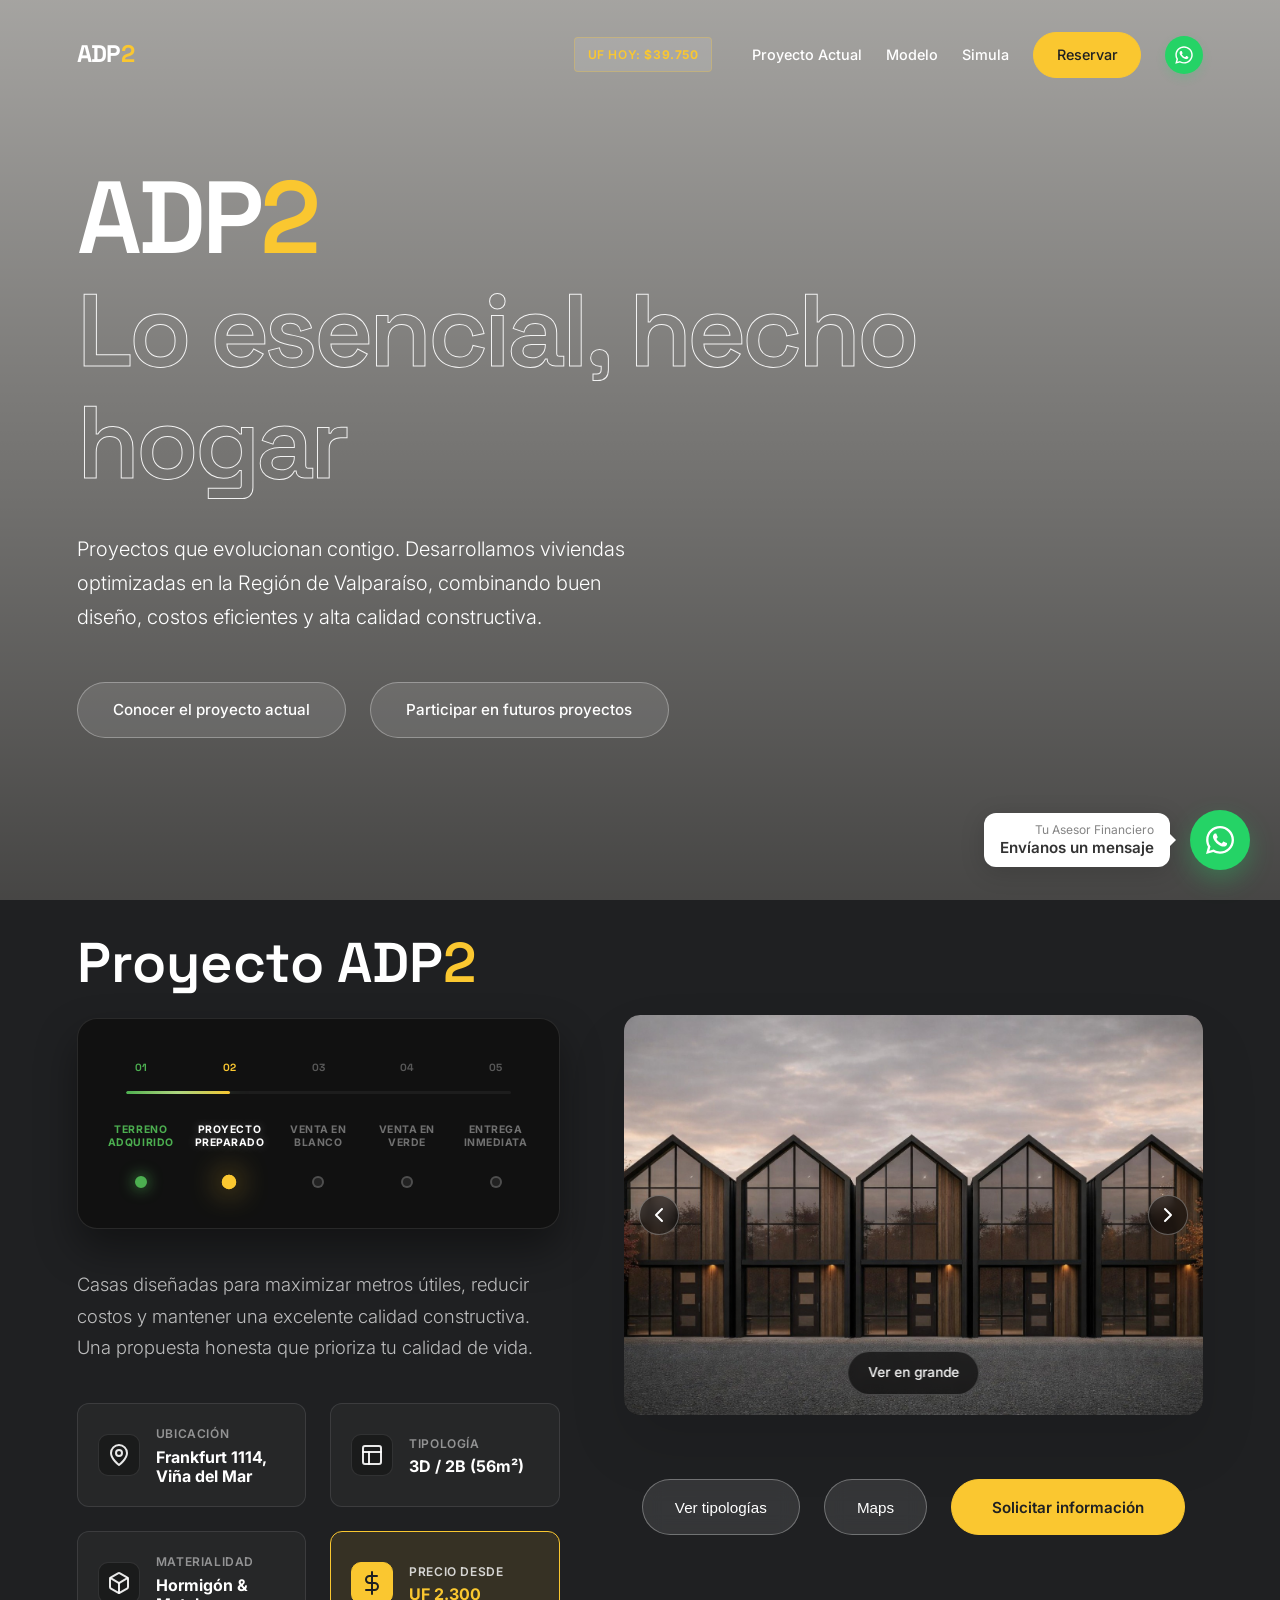
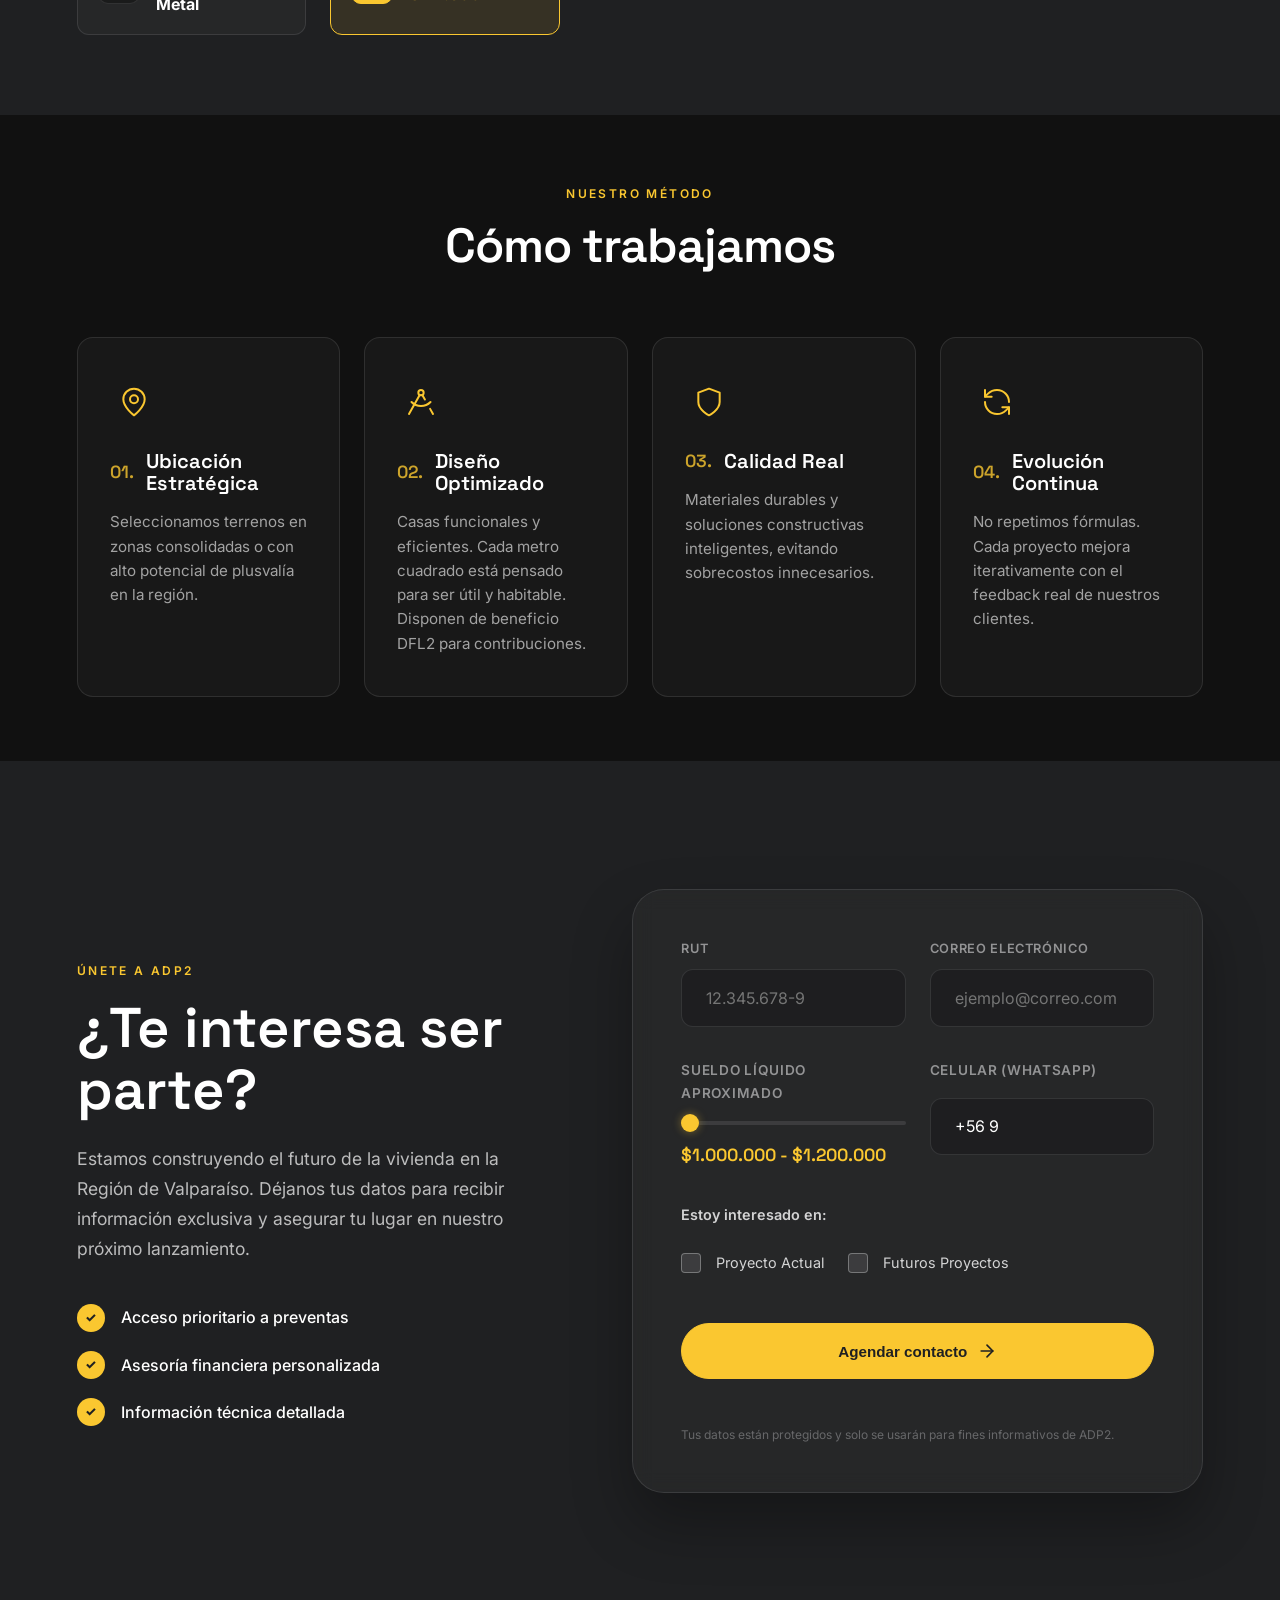
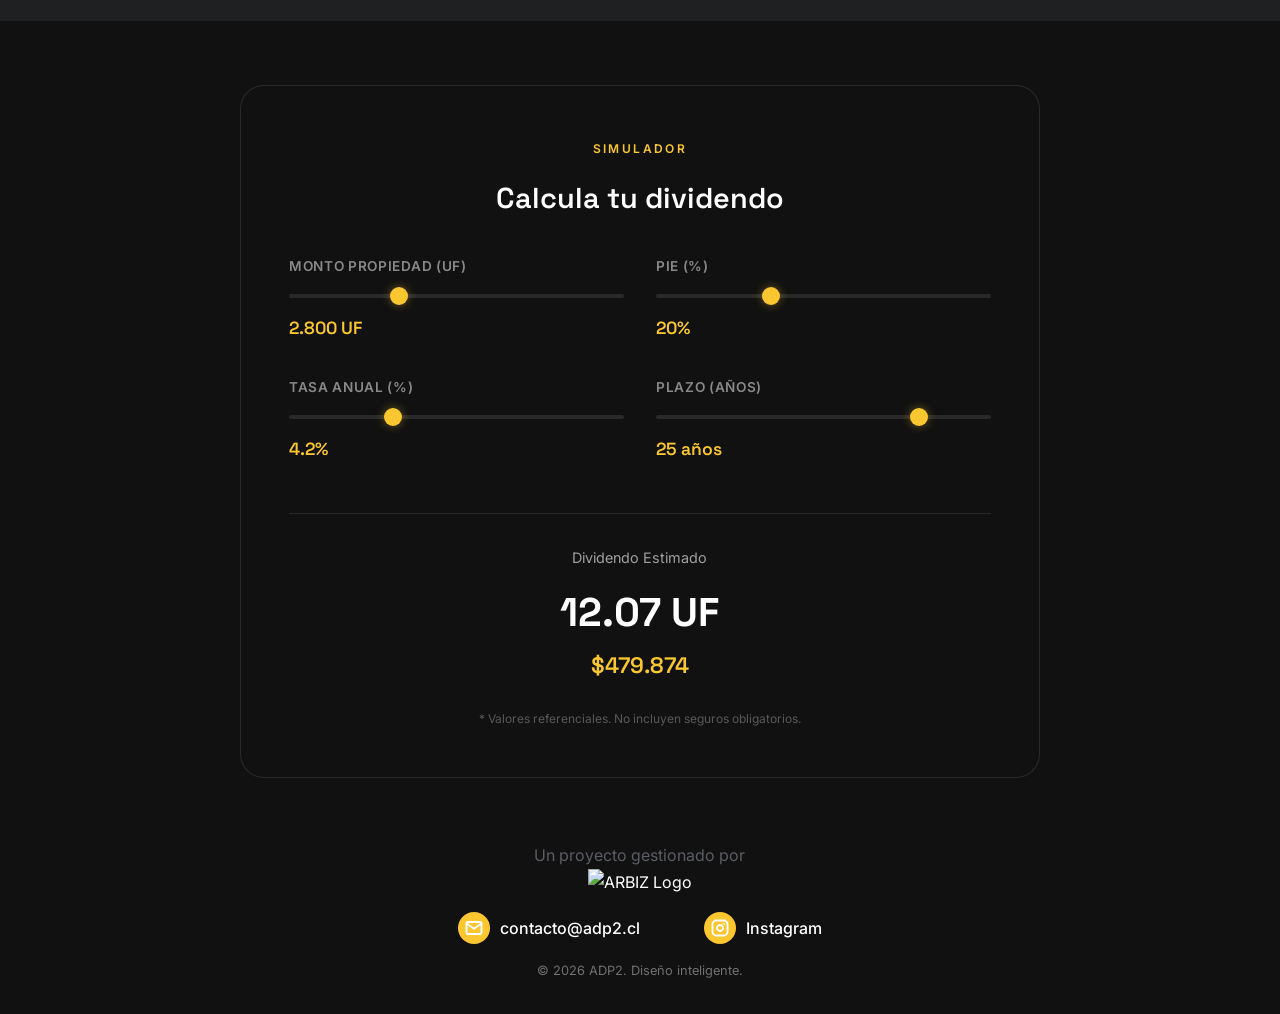
==== index.html @ 9aea8edc "Add files via upload" ====
<!DOCTYPE html>
<html lang="es">

<head>
    <meta charset="UTF-8">
    <meta name="viewport" content="width=device-width, initial-scale=1.0">
    <title>ADP2 | Casas bien pensadas</title>
    <meta name="description"
        content="Proyectos residenciales optimizados en la Región de Valparaíso. Buen diseño, costo eficiente y alta calidad.">

    <!-- Fonts -->
    <link rel="preconnect" href="https://fonts.googleapis.com">
    <link rel="preconnect" href="https://fonts.gstatic.com" crossorigin>
    <link
        href="https://fonts.googleapis.com/css2?family=Inter:wght@300;400;500;600&family=Space+Grotesk:wght@500;700&display=swap"
        rel="stylesheet">

    <link rel="icon" type="image/png" href="assets/images/logo.png">
    <link rel="stylesheet" href="style.css">
    <!-- Leaflet CSS -->
    <link rel="stylesheet" href="https://unpkg.com/leaflet@1.9.4/dist/leaflet.css"
        integrity="sha256-p4NxAoJBhIIN+hmNHrzRCf9tD/miZyoHS5obTRR9BMY=" crossorigin="" />
</head>

<body>

    <header class="main-header">
        <div class="container">
            <div class="logo-container">
                <span class="logo-text">ADP<span class="accent-number">2</span></span>
            </div>
            <nav class="main-nav">
                <span class="uf-header-container">UF HOY: <span id="uf-value-display">Cargando...</span></span>
                <a href="#project">Proyecto Actual</a>
                <a href="#model">Modelo</a>
                <a href="#calculator">Simula</a>
                <a href="#contact" class="cta-button-small">Reservar</a>
                <a href="https://wa.me/569XXXXXXXX" class="whatsapp-nav" target="_blank" rel="noopener noreferrer"
                    title="Contactar por WhatsApp">
                    <svg xmlns="http://www.w3.org/2000/svg" viewBox="0 0 448 512" fill="currentColor">
                        <path
                            d="M380.9 97.1C339 55.1 283.2 32 223.9 32c-122.4 0-222 99.6-222 222 0 39.1 10.2 77.3 29.6 111L0 480l117.7-30.9c32.4 17.7 68.9 27 106.1 27h.1c122.3 0 224.1-99.6 224.1-222 0-59.3-25.2-115-67.1-157zm-157 341.6c-33.1 0-65.7-8.9-94-25.7l-6.7-4-69.8 18.3L72 359.2l-4.4-7c-18.5-29.4-28.2-63.3-28.2-98.2 0-101.7 82.8-184.5 184.6-184.5 49.3 0 95.6 19.2 130.4 54.1 34.8 34.9 56.2 81.2 56.1 130.5 0 101.8-84.9 184.6-186.6 184.6zm101.2-138.2c-5.5-2.8-32.8-16.2-37.9-18-5.1-1.9-8.8-2.8-12.5 2.8-3.7 5.6-14.3 18-17.6 21.8-3.2 3.7-6.5 4.2-12 1.4-5.5-2.8-23.2-8.5-44.2-27.1-16.4-14.6-27.4-32.6-30.6-38.1-3.2-5.6-.3-8.6 2.4-11.4 2.5-2.5 5.5-6.5 8.3-9.7 2.8-3.2 3.7-5.5 5.5-9.3 1.9-3.7.9-6.9-.5-9.7-1.4-2.8-12.5-30.1-17.1-41.2-4.5-10.8-9.1-9.3-12.5-9.5-3.2-.2-6.9-.2-10.6-.2-3.7 0-9.7 1.4-14.8 6.9-5.1 5.6-19.4 19-19.4 46.3 0 27.3 19.9 53.7 22.6 57.4 2.8 3.7 39.1 59.7 94.8 83.8 13.2 5.7 23.5 9.2 31.6 11.8 13.3 4.2 25.4 3.6 35 2.2 10.7-1.6 32.8-13.4 37.4-26.4 4.6-13 4.6-24.1 3.2-26.4-1.3-2.5-5-3.9-10.5-6.6z" />
                    </svg>
                </a>
            </nav>
        </div>
    </header>

    <!-- Hero Section -->
    <section class="hero-section">
        <div class="video-background">
            <video id="hero-video" playsinline webkit-playsinline muted autoplay loop>
                <source src="assets/videos/adp2.webm" type="video/webm">
                Tu navegador no soporta video HTML5.
            </video>
            <div class="video-overlay"></div>
        </div>

        <div class="hero-content container">
            <h1 class="hero-title">
                <span class="block">ADP<span class="accent-number">2</span></span>
                <span class="block text-outline">Lo esencial, hecho hogar</span>
            </h1>
            <p class="hero-subtitle">
                Proyectos que evolucionan contigo. Desarrollamos viviendas optimizadas en la Región de Valparaíso,
                combinando buen diseño, costos eficientes y alta calidad constructiva.
            </p>
            <div class="hero-actions">
                <a href="#project" class="btn btn-hero">Conocer el proyecto actual</a>
                <a href="#contact" class="btn btn-hero">Participar en futuros proyectos</a>
            </div>
        </div>
    </section>

    <!-- Current Project Section -->
    <section class="section-project" id="project">
        <div class="container split-layout">
            <div class="project-info">
                <h2 class="project-title">Proyecto ADP<span style="color: var(--accent-alt);">2</span></h2>
                <div class="project-timeline">
                    <div class="timeline-track">
                        <!-- 
                            BARRA DE PROGRESO:
                            Cambia el porcentaje en style="--target-progress: XX%"
                            - Etapa 1: 0%
                            - Etapa 2: 25%
                            - Etapa 3: 50%
                            - Etapa 4: 75%
                            - Etapa 5: 100%
                        -->
                        <div class="timeline-progress" style="--target-progress: 27%;"></div>
                    </div>
                    <div class="timeline-steps">
                        <!-- 
                            GUÍA PARA ACTUALIZAR EL PROGRESO:
                            - Para completar una etapa: Agrega la clase "completed" (Se pondrá VERDE).
                            - Para marcar la etapa actual: Agrega la clase "active" (Se pondrá AMARILLA y brillará).
                            - Etapas futuras: Deja solo la clase "step" (Se verán apagadas/gris).
                            
                            Ejemplo para avanzar de etapa:
                            1. A la etapa que tiene "active", cámbiala a "completed".
                            2. A la siguiente etapa (que estaba apagada), agrégale "active".
                        -->
                        <div class="step completed" data-step="1">
                            <span class="step-number">01</span>
                            <span class="step-label">Terreno Adquirido</span>
                            <span class="step-dot"></span>
                        </div>
                        <div class="step active" data-step="2">
                            <span class="step-number">02</span>
                            <span class="step-label">Proyecto Preparado</span>
                            <span class="step-dot"></span>
                        </div>
                        <div class="step" data-step="3">
                            <span class="step-number">03</span>
                            <span class="step-label">Venta en Blanco</span>
                            <span class="step-dot"></span>
                        </div>
                        <div class="step" data-step="4">
                            <span class="step-number">04</span>
                            <span class="step-label">Venta en Verde</span>
                            <span class="step-dot"></span>
                        </div>
                        <div class="step" data-step="5">
                            <span class="step-number">05</span>
                            <span class="step-label">Entrega Inmediata</span>
                            <span class="step-dot"></span>
                        </div>
                    </div>
                </div>
                <p class="project-description">
                    Casas diseñadas para maximizar metros útiles, reducir costos y mantener una excelente calidad
                    constructiva.
                    Una propuesta honesta que prioriza tu calidad de vida.
                </p>

                <div class="project-stats-grid">
                    <div class="stat-card">
                        <div class="stat-icon">
                            <svg xmlns="http://www.w3.org/2000/svg" width="24" height="24" viewBox="0 0 24 24"
                                fill="none" stroke="currentColor" stroke-width="2" stroke-linecap="round"
                                stroke-linejoin="round">
                                <path d="M20 10c0 6-8 12-8 12s-8-6-8-12a8 8 0 0 1 16 0Z" />
                                <circle cx="12" cy="10" r="3" />
                            </svg>
                        </div>
                        <div class="stat-info">
                            <span class="stat-label">Ubicación</span>
                            <span class="stat-value">Frankfurt 1114, Viña del Mar</span>
                        </div>
                    </div>

                    <div class="stat-card">
                        <div class="stat-icon">
                            <svg xmlns="http://www.w3.org/2000/svg" width="24" height="24" viewBox="0 0 24 24"
                                fill="none" stroke="currentColor" stroke-width="2" stroke-linecap="round"
                                stroke-linejoin="round">
                                <rect x="3" y="3" width="18" height="18" rx="2" ry="2" />
                                <path d="M3 9h18" />
                                <path d="M9 21V9" />
                            </svg>
                        </div>
                        <div class="stat-info">
                            <span class="stat-label">Tipología</span>
                            <span class="stat-value">3D / 2B (56m²)</span>
                        </div>
                    </div>

                    <div class="stat-card">
                        <div class="stat-icon">
                            <svg xmlns="http://www.w3.org/2000/svg" width="24" height="24" viewBox="0 0 24 24"
                                fill="none" stroke="currentColor" stroke-width="2" stroke-linecap="round"
                                stroke-linejoin="round">
                                <path
                                    d="M21 16V8a2 2 0 0 0-1-1.73l-7-4a2 2 0 0 0-2 0l-7 4A2 2 0 0 0 3 8v8a2 2 0 0 0 1 1.73l7 4a2 2 0 0 0 2 0l7-4A2 2 0 0 0 21 16z" />
                                <polyline points="3.27 6.96 12 12.01 20.73 6.96" />
                                <line x1="12" y1="22.08" x2="12" y2="12" />
                            </svg>
                        </div>
                        <div class="stat-info">
                            <span class="stat-label">Materialidad</span>
                            <span class="stat-value">Hormigón & Metal</span>
                        </div>
                    </div>

                    <div class="stat-card highlight">
                        <div class="stat-icon">
                            <svg xmlns="http://www.w3.org/2000/svg" width="24" height="24" viewBox="0 0 24 24"
                                fill="none" stroke="currentColor" stroke-width="2" stroke-linecap="round"
                                stroke-linejoin="round">
                                <line x1="12" y1="1" x2="12" y2="23"></line>
                                <path d="M17 5H9.5a3.5 3.5 0 0 0 0 7h5a3.5 3.5 0 0 1 0 7H6"></path>
                            </svg>
                        </div>
                        <div class="stat-info">
                            <span class="stat-label">Precio desde</span>
                            <span class="stat-value accent-number">UF 2.300</span>
                        </div>
                    </div>
                </div>
            </div>
            <div class="project-visual-column">
                <div class="project-visual clickable-image" id="project-carousel">
                    <!-- Flechas de navegación del carrusel -->
                    <button class="carousel-arrow prev" id="carousel-prev" title="Anterior">
                        <svg xmlns="http://www.w3.org/2000/svg" width="24" height="24" viewBox="0 0 24 24" fill="none"
                            stroke="currentColor" stroke-width="2" stroke-linecap="round" stroke-linejoin="round">
                            <path d="m15 18-6-6 6-6" />
                        </svg>
                    </button>
                    <button class="carousel-arrow next" id="carousel-next" title="Siguiente">
                        <svg xmlns="http://www.w3.org/2000/svg" width="24" height="24" viewBox="0 0 24 24" fill="none"
                            stroke="currentColor" stroke-width="2" stroke-linecap="round" stroke-linejoin="round">
                            <path d="m9 18 6-6-6-6" />
                        </svg>
                    </button>

                    <!-- Contenedor de Grupos de Imágenes -->
                    <div class="carousel-track">
                        <!-- 
                            GRUPO 1: Renders Exteriores (Por defecto visible)
                            Para agregar más fotos, simplemente añade más etiquetas <img> con la clase "carousel-img".
                        -->
                        <div class="image-group group-exterior active">
                            <img src="assets/images/A1.jpg" alt="Vista Exterior 1" class="carousel-img active">
                            <!-- Ejemplo de foto repetida (REEMPLAZAR POR NUEVAS FOTOS) -->
                            <img src="assets/images/A4.jpg" alt="Vista Exterior 2" class="carousel-img">
                        </div>

                        <!-- 
                            GRUPO 2: Planos / Interiores (Visible al cambiar tipología)
                            Para agregar más planos, añade más etiquetas <img> con la clase "carousel-img".
                        -->
                        <div class="image-group group-interior">
                            <img src="assets/images/interior.png" alt="Plano Interior 1" class="carousel-img active">
                            <!-- Ejemplo de plano repetido (REEMPLAZAR POR NUEVOS PLANOS) -->
                            <img src="assets/images/interior.png" alt="Plano Interior 2" class="carousel-img">
                        </div>
                    </div>

                    <div class="image-indicator" id="btn-fullscreen-view">Ver en grande</div>
                </div>
                <div class="project-actions">
                    <button class="btn btn-hero" id="btn-tipologias">Ver tipologías</button>
                    <button class="btn btn-hero" id="btn-waze">Maps</button>
                    <a href="#contact" class="btn cta-button-small btn-submit-footer">Solicitar información</a>
                </div>
            </div>
        </div>
    </section>

    <!-- Model Section: How We Work -->
    <section class="section-model" id="model">
        <div class="container">
            <div class="section-header">
                <span class="section-tag">NUESTRO MÉTODO</span>
                <h2 class="section-title">Cómo trabajamos</h2>
            </div>

            <div class="model-grid">
                <div class="model-card">
                    <div class="card-icon">
                        <svg xmlns="http://www.w3.org/2000/svg" viewBox="0 0 24 24" fill="none" stroke="currentColor"
                            stroke-width="1.5" stroke-linecap="round" stroke-linejoin="round">
                            <path d="M20 10c0 6-8 12-8 12s-8-6-8-12a8 8 0 0 1 16 0Z" />
                            <circle cx="12" cy="10" r="3" />
                        </svg>
                    </div>
                    <div class="card-content">
                        <h3><span class="accent-number">01.</span> Ubicación Estratégica</h3>
                        <p>Seleccionamos terrenos en zonas consolidadas o con alto potencial de plusvalía en la región.
                        </p>
                    </div>
                </div>

                <div class="model-card">
                    <div class="card-icon">
                        <svg xmlns="http://www.w3.org/2000/svg" viewBox="0 0 24 24" fill="none" stroke="currentColor"
                            stroke-width="1.5" stroke-linecap="round" stroke-linejoin="round">
                            <path d="m12.99 6.74 1.93 3.44" />
                            <path d="M19.136 12a10 10 0 0 1-14.271 0" />
                            <path d="m21 21-2.16-3.84" />
                            <path d="m3 21 8.02-14.26" />
                            <circle cx="12" cy="5" r="2" />
                        </svg>
                    </div>
                    <div class="card-content">
                        <h3><span class="accent-number">02.</span> Diseño Optimizado</h3>
                        <p>Casas funcionales y eficientes. Cada metro cuadrado está pensado para ser útil y habitable.
                            Disponen de beneficio DFL2 para contribuciones.
                        </p>
                    </div>
                </div>

                <div class="model-card">
                    <div class="card-icon">
                        <svg xmlns="http://www.w3.org/2000/svg" viewBox="0 0 24 24" fill="none" stroke="currentColor"
                            stroke-width="1.5" stroke-linecap="round" stroke-linejoin="round">
                            <path d="M12 22s8-4 8-10V5l-8-3-8 3v7c0 6 8 10 8 10Z" />
                        </svg>
                    </div>
                    <div class="card-content">
                        <h3><span class="accent-number">03.</span> Calidad Real</h3>
                        <p>Materiales durables y soluciones constructivas inteligentes, evitando sobrecostos
                            innecesarios.</p>
                    </div>
                </div>

                <div class="model-card">
                    <div class="card-icon">
                        <svg xmlns="http://www.w3.org/2000/svg" viewBox="0 0 24 24" fill="none" stroke="currentColor"
                            stroke-width="1.5" stroke-linecap="round" stroke-linejoin="round">
                            <path d="M21 12a9 9 0 0 0-9-9 9.75 9.75 0 0 0-6.74 2.74L3 8" />
                            <path d="M3 3v5h5" />
                            <path d="M3 12a9 9 0 0 0 9 9 9.75 9.75 0 0 0 6.74-2.74L21 16" />
                            <path d="M16 16h5v5" />
                        </svg>
                    </div>
                    <div class="card-content">
                        <h3><span class="accent-number">04.</span> Evolución Continua</h3>
                        <p>No repetimos fórmulas. Cada proyecto mejora iterativamente con el feedback real de nuestros
                            clientes.</p>
                    </div>
                </div>
            </div>
        </div>
    </section>

    <!-- Footer / Contact -->
    <!-- Contact / CTA Section -->
    <!-- Contact / CTA Section -->
    <section class="section-contact" id="contact">
        <div class="container contact-grid">
            <div class="contact-intro reveal">
                <span class="section-tag">ÚNETE A ADP2</span>
                <h2 class="contact-title">¿Te interesa ser parte?</h2>
                <p class="contact-text">
                    Estamos construyendo el futuro de la vivienda en la Región de Valparaíso.
                    Déjanos tus datos para recibir información exclusiva y asegurar tu lugar en nuestro próximo
                    lanzamiento.
                </p>
                <div class="contact-benefits">
                    <div class="benefit-item">
                        <div class="benefit-icon">✓</div>
                        <span>Acceso prioritario a preventas</span>
                    </div>
                    <div class="benefit-item">
                        <div class="benefit-icon">✓</div>
                        <span>Asesoría financiera personalizada</span>
                    </div>
                    <div class="benefit-item">
                        <div class="benefit-icon">✓</div>
                        <span>Información técnica detallada</span>
                    </div>
                </div>
            </div>

            <div class="contact-card reveal">
                <form class="footer-form" id="contact-form">
                    <div class="form-grid">
                        <div class="input-group">
                            <label for="user-rut">RUT</label>
                            <input type="text" id="user-rut" placeholder="12.345.678-9"
                                pattern="^(\d{1,2}(?:\.\d{3}){2}-[\dkK])$|^(\d{7,8}-[\dkK])$"
                                title="Formato válido: 12.345.678-9 o 12345678-9" required>
                        </div>
                        <div class="input-group">
                            <label for="user-email">Correo Electrónico</label>
                            <input type="email" id="user-email" placeholder="ejemplo@correo.com" required>
                        </div>
                    </div>

                    <div class="form-row-extra">
                        <div class="calc-input-group">
                            <label>Sueldo Líquido Aproximado</label>
                            <input type="range" id="user-salary" min="1000000" max="5000000" step="200000"
                                value="1000000">
                            <div class="calc-value"><span id="val-salary">$1.000.000 - $1.200.000</span></div>
                        </div>

                        <div class="calc-input-group">
                            <label for="user-phone">Celular (WhatsApp)</label>
                            <input type="tel" id="user-phone" value="+56 9 " placeholder="+56 9 1234 5678" required>
                        </div>
                    </div>

                    <div class="form-options-box">
                        <p class="options-title">Estoy interesado en:</p>
                        <div class="form-options">
                            <label class="checkbox-container">
                                <input type="checkbox" name="interest" value="actual">
                                <span class="checkmark"></span>
                                Proyecto Actual
                            </label>
                            <label class="checkbox-container">
                                <input type="checkbox" name="interest" value="futuro">
                                <span class="checkmark"></span>
                                Futuros Proyectos
                            </label>
                        </div>
                    </div>

                    <button type="submit" class="btn cta-button-small btn-full">
                        Agendar contacto
                        <svg xmlns="http://www.w3.org/2000/svg" width="20" height="20" viewBox="0 0 24 24" fill="none"
                            stroke="currentColor" stroke-width="2" stroke-linecap="round" stroke-linejoin="round"
                            style="margin-left: 10px;">
                            <line x1="5" y1="12" x2="19" y2="12"></line>
                            <polyline points="12 5 19 12 12 19"></polyline>
                        </svg>
                    </button>
                    <p class="form-disclaimer">Tus datos están protegidos y solo se usarán para fines informativos de
                        ADP2.</p>
                </form>
            </div>
        </div>
    </section>

    <!-- Footer / Calculator -->
    <footer class="main-footer">
        <div class="container footer-content">
            <!-- Calculator Mini Section -->
            <div class="footer-calculator reveal" id="calculator">
                <div class="calculator-header">
                    <span class="section-tag">SIMULADOR</span>
                    <h3>Calcula tu dividendo</h3>
                </div>

                <div class="calculator-grid">
                    <div class="calc-input-group">
                        <label>Monto Propiedad (UF)</label>
                        <input type="range" id="calc-monto" min="2000" max="4500" step="100" value="2800">
                        <div class="calc-value"><span id="val-monto">2.800</span> UF</div>
                    </div>

                    <div class="calc-input-group">
                        <label>Pie (%)</label>
                        <input type="range" id="calc-pie" min="10" max="40" step="5" value="20">
                        <div class="calc-value"><span id="val-pie">20</span>%</div>
                    </div>

                    <div class="calc-input-group">
                        <label>Tasa Anual (%)</label>
                        <input type="range" id="calc-tasa" min="3" max="7" step="0.1" value="4.2">
                        <div class="calc-value"><span id="val-tasa">4.2</span>%</div>
                    </div>

                    <div class="calc-input-group">
                        <label>Plazo (Años)</label>
                        <input type="range" id="calc-anos" min="5" max="30" step="5" value="25">
                        <div class="calc-value"><span id="val-anos">25</span> años</div>
                    </div>
                </div>

                <div class="calculator-result">
                    <div class="result-item">
                        <span class="result-label">Dividendo Estimado</span>
                        <span class="result-value"><span id="val-dividendo">0.00</span> UF</span>
                        <div class="result-clp"><span id="val-clp">$0</span></div>
                    </div>
                    <p class="calc-disclaimer">* Valores referenciales. No incluyen seguros obligatorios.</p>
                </div>
            </div>
            <div class="footer-bottom">
                <div class="footer-project" style="text-align:center; margin-bottom:1rem;">
                    <p class="footer-project-text">Un proyecto gestionado por</p>
                    <img src="assets/images/ARBIZ.PNG" alt="ARBIZ Logo" class="footer-project-logo"
                        style="display:inline-block; max-width:150px; height:auto;">
                </div>
                <div class="social-links" style="text-align:center; margin-bottom:1rem;">
                    <a href="mailto:contacto@adp2.cl">
                        <span class="social-icon-sphere">
                            <svg viewBox="0 0 24 24" xmlns="http://www.w3.org/2000/svg">
                                <rect x="2" y="4" width="20" height="16" rx="2"></rect>
                                <path d="M22 6L12 13 2 6"></path>
                            </svg>
                        </span>
                        contacto@adp2.cl
                    </a>
                    <a href="#">
                        <span class="social-icon-sphere">
                            <svg viewBox="0 0 24 24" xmlns="http://www.w3.org/2000/svg">
                                <rect x="2" y="2" width="20" height="20" rx="5" ry="5"></rect>
                                <path d="M16 11.37A4 4 0 1 1 12.63 8 4 4 0 0 1 16 11.37z"></path>
                                <line x1="17.5" y1="6.5" x2="17.51" y2="6.5"></line>
                            </svg>
                        </span>
                        Instagram
                    </a>
                </div>
                <span class="copyright" style="display:block; text-align:center;">© 2026 ADP2. Diseño
                    inteligente.</span>
            </div>
        </div>
    </footer>

    <!-- WhatsApp Floating Button -->
    <div class="whatsapp-container" id="whatsapp-container">
        <button class="whatsapp-close" id="whatsapp-close" title="Cerrar">&times;</button>
        <a href="https://wa.me/569XXXXXXXX" class="whatsapp-float" target="_blank" rel="noopener noreferrer"
            title="Contactar por WhatsApp">
            <span class="whatsapp-tooltip">
                <small
                    style="display: block; font-size: 0.75rem; opacity: 0.8; font-weight: 400; color: #666; margin-bottom: 2px;">Tu
                    Asesor Financiero</small>
                Envíanos un mensaje
            </span>
            <svg xmlns="http://www.w3.org/2000/svg" viewBox="0 0 448 512" fill="currentColor">
                <path
                    d="M380.9 97.1C339 55.1 283.2 32 223.9 32c-122.4 0-222 99.6-222 222 0 39.1 10.2 77.3 29.6 111L0 480l117.7-30.9c32.4 17.7 68.9 27 106.1 27h.1c122.3 0 224.1-99.6 224.1-222 0-59.3-25.2-115-67.1-157zm-157 341.6c-33.1 0-65.7-8.9-94-25.7l-6.7-4-69.8 18.3L72 359.2l-4.4-7c-18.5-29.4-28.2-63.3-28.2-98.2 0-101.7 82.8-184.5 184.6-184.5 49.3 0 95.6 19.2 130.4 54.1 34.8 34.9 56.2 81.2 56.1 130.5 0 101.8-84.9 184.6-186.6 184.6zm101.2-138.2c-5.5-2.8-32.8-16.2-37.9-18-5.1-1.9-8.8-2.8-12.5 2.8-3.7 5.6-14.3 18-17.6 21.8-3.2 3.7-6.5 4.2-12 1.4-5.5-2.8-23.2-8.5-44.2-27.1-16.4-14.6-27.4-32.6-30.6-38.1-3.2-5.6-.3-8.6 2.4-11.4 2.5-2.5 5.5-6.5 8.3-9.7 2.8-3.2 3.7-5.5 5.5-9.3 1.9-3.7.9-6.9-.5-9.7-1.4-2.8-12.5-30.1-17.1-41.2-4.5-10.8-9.1-9.3-12.5-9.5-3.2-.2-6.9-.2-10.6-.2-3.7 0-9.7 1.4-14.8 6.9-5.1 5.6-19.4 19-19.4 46.3 0 27.3 19.9 53.7 22.6 57.4 2.8 3.7 39.1 59.7 94.8 83.8 13.2 5.7 23.5 9.2 31.6 11.8 13.3 4.2 25.4 3.6 35 2.2 10.7-1.6 32.8-13.4 37.4-26.4 4.6-13 4.6-24.1 3.2-26.4-1.3-2.5-5-3.9-10.5-6.6z" />
            </svg>
        </a>
    </div>

    <!-- Image Modal -->
    <div id="image-modal" class="modal">
        <div class="modal-content image-modal-content">
            <span class="close-modal close-image-modal">&times;</span>

            <button class="modal-arrow prev" id="modal-prev" title="Anterior">
                <svg xmlns="http://www.w3.org/2000/svg" width="30" height="30" viewBox="0 0 24 24" fill="none"
                    stroke="currentColor" stroke-width="2" stroke-linecap="round" stroke-linejoin="round">
                    <path d="m15 18-6-6 6-6" />
                </svg>
            </button>
            <button class="modal-arrow next" id="modal-next" title="Siguiente">
                <svg xmlns="http://www.w3.org/2000/svg" width="30" height="30" viewBox="0 0 24 24" fill="none"
                    stroke="currentColor" stroke-width="2" stroke-linecap="round" stroke-linejoin="round">
                    <path d="m9 18 6-6-6-6" />
                </svg>
            </button>

            <img src="" alt="Vista Ampliada" id="modal-image-display"
                style="width: 100%; height: auto; border-radius: 12px; display: block;">
        </div>
    </div>

    <!-- Map Modal -->
    <div id="map-modal" class="modal">
        <div class="modal-content">
            <span class="close-modal">&times;</span>
            <div class="map-container">
                <div id="map" style="width: 100%; height: 450px;"></div>
            </div>
        </div>
    </div>

    <!-- Leaflet JS -->
    <script src="https://unpkg.com/leaflet@1.9.4/dist/leaflet.js"
        integrity="sha256-20nQCchB9co0qIjJZRGuk2/Z9VM+kNiyxNV1lvTlZBo=" crossorigin=""></script>
    <script src="script.js"></script>
</body>

</html>
---- style.css ----
/* ADP2 Premium Design System */
:root {
    /* Color Palette - Warm Architectural */
    --bg-body: #ECEAE6;
    --bg-surface: #FFFFFF;
    --text-primary: #1F2022;
    --text-secondary: #5A5D63;
    --accent-primary: #786C5E;
    --accent-hover: #5A5146;
    --line-color: #D3D1CD;
    --accent-alt: #FAC730;
    /* Highlight color for numbers */
    --font-heading: 'Space Grotesk', sans-serif;
    --font-body: 'Inter', sans-serif;
    --spacing-xs: 0.5rem;
    --spacing-sm: 1rem;
    --spacing-md: 2rem;
    --spacing-lg: 4rem;
    --spacing-xl: 8rem;
    --ease-out-expo: cubic-bezier(0.19, 1, 0.22, 1);
    --ease-soft: cubic-bezier(0.4, 0, 0.2, 1);
    --transition-fast: 0.3s var(--ease-soft);
    --transition-medium: 0.6s var(--ease-out-expo);
}

* {
    margin: 0;
    padding: 0;
    box-sizing: border-box;
}

html {
    scroll-behavior: smooth;
    font-size: 16px;
}

body {
    font-family: var(--font-body);
    background-color: var(--bg-body);
    color: var(--text-primary);
    line-height: 1.7;
    overflow-x: hidden;
}

img,
video {
    display: block;
    max-width: 100%;
}

a {
    text-decoration: none;
    color: inherit;
    transition: color var(--transition-fast);
}

ul {
    list-style: none;
}

h1,
h2,
h3,
h4 {
    font-family: var(--font-heading);
    font-weight: 600;
    line-height: 1.1;
    color: var(--text-primary);
}

p {
    color: var(--text-secondary);
}

.accent-number {
    color: var(--accent-alt);
}

.container {
    width: 88%;
    max-width: 1300px;
    margin: 0 auto;
}

/* Buttons */
.btn {
    display: inline-flex;
    align-items: center;
    justify-content: center;
    padding: 0.8rem 2.2rem;
    font-size: 0.95rem;
    font-weight: 500;
    border-radius: 50px;
    cursor: pointer;
    transition: all var(--transition-fast);
    position: relative;
    overflow: hidden;
    border: 1px solid transparent;
    box-sizing: border-box;
    line-height: 1;
    height: 3.5rem;
}

.btn-primary {
    background-color: var(--text-primary);
    color: var(--bg-surface);
    border: 1px solid var(--text-primary);
}

.btn-primary:hover {
    background-color: transparent;
    color: var(--text-primary);
    transform: translateY(-2px);
    box-shadow: 0 10px 20px rgba(0, 0, 0, 0.1);
}

.btn-secondary {
    background-color: rgba(255, 255, 255, 0.1);
    backdrop-filter: blur(10px);
    border: 1px solid rgba(255, 255, 255, 0.4);
    color: white;
}

.btn-secondary:hover {
    background-color: white;
    color: var(--text-primary);
}

.btn-outline {
    border: 1px solid var(--text-primary);
    color: var(--text-primary);
    background: transparent;
}

.btn-outline:hover {
    background: var(--text-primary);
    color: var(--bg-surface);
}

/* Navigation */
.main-header {
    position: fixed;
    top: 0;
    left: 0;
    width: 100%;
    z-index: 1000;
    padding: 2rem 0;
    transition: all var(--transition-medium);
    color: white;
}

.main-header.scrolled {
    padding: 1rem 0;
    background: rgba(255, 255, 255, 0.7);
    backdrop-filter: blur(20px);
    mix-blend-mode: normal;
    color: var(--text-primary);
    border-bottom: 1px solid rgba(0, 0, 0, 0.05);
}

.main-header .container {
    display: flex;
    justify-content: space-between;
    align-items: center;
    width: 88%;
    max-width: 1300px;
    margin: 0 auto;
}

.logo-container {
    opacity: 0;
    transform: translateY(-10px);
    transition: all var(--transition-medium);
    pointer-events: none;
}

.main-header.scrolled .logo-container {
    opacity: 1;
    transform: translateY(0);
    pointer-events: auto;
}

.logo-text {
    font-family: var(--font-heading);
    font-weight: 700;
    font-size: 1.5rem;
    letter-spacing: -0.03em;
}

.main-nav {
    display: flex;
    gap: 1.5rem;
    align-items: center;
}

.uf-header-container {
    font-size: 0.75rem;
    font-weight: 600;
    color: var(--accent-alt);
    background: rgba(255, 255, 255, 0.1);
    padding: 0.4rem 0.8rem;
    border-radius: 4px;
    letter-spacing: 0.05em;
    border: 1px solid rgba(250, 199, 48, 0.3);
    margin-right: 1rem;
}

#uf-value-display {
    font-weight: 700;
}

.main-header.scrolled .uf-header-container {
    background: rgba(0, 0, 0, 0.05);
    border-color: rgba(250, 199, 48, 0.5);
}

.main-nav a {
    font-weight: 500;
    font-size: 0.9rem;
    position: relative;
}

.main-nav a:not(.cta-button-small):not(.whatsapp-nav)::after {
    content: '';
    position: absolute;
    bottom: -5px;
    left: 0;
    width: 0%;
    height: 1px;
    background: currentColor;
    transition: width var(--transition-medium);
}

.main-nav a:not(.cta-button-small):not(.whatsapp-nav):hover::after,
.main-nav a.active-link:not(.cta-button-small):not(.whatsapp-nav)::after {
    width: 100%;
}

.cta-button-small {
    padding: 1rem 2.5rem;
    border: 1px solid var(--accent-alt);
    background: var(--accent-alt);
    color: var(--text-primary);
    border-radius: 30px;
    font-weight: 600;
    transition: all var(--transition-fast);
    display: inline-flex;
    align-items: center;
    justify-content: center;
}

.cta-button-small:hover {
    background: var(--accent-alt);
    color: var(--text-primary);
    transform: translateY(-2px);
    box-shadow: 0 5px 15px rgba(250, 199, 48, 0.4);
}

.whatsapp-nav {
    width: 38px;
    height: 38px;
    background-color: #25d366;
    color: white;
    border-radius: 50%;
    display: flex;
    align-items: center;
    justify-content: center;
    transition: all 0.3s ease;
    box-shadow: 0 4px 10px rgba(37, 211, 102, 0.2);
}

.whatsapp-nav:hover {
    transform: scale(1.1) translateY(-2px);
    background-color: #1ebe57;
    box-shadow: 0 8px 20px rgba(37, 211, 102, 0.4);
}

.whatsapp-nav svg {
    width: 20px;
    height: 20px;
}

.main-header .cta-button-small {
    padding: 0.6rem 1.4rem;
}

.main-header.scrolled .cta-button-small {
    background: var(--accent-alt);
    color: var(--text-primary);
    border-color: var(--accent-alt);
}

.main-header.scrolled .cta-button-small:hover {
    background: var(--accent-alt);
    color: var(--text-primary);
    transform: translateY(-2px);
    box-shadow: 0 5px 15px rgba(250, 199, 48, 0.3);
}

/* Hero */
.hero-section {
    position: relative;
    height: 100vh;
    display: flex;
    align-items: center;
    overflow: hidden;
}

.video-background {
    position: absolute;
    top: 0;
    left: 0;
    width: 100%;
    height: 100%;
    z-index: -1;
}

.video-background video {
    width: 100%;
    height: 100%;
    object-fit: cover;
    filter: saturate(0.8) contrast(1.1);
}

.video-overlay {
    position: absolute;
    inset: 0;
    background: linear-gradient(to bottom, rgba(0, 0, 0, 0.3), rgba(0, 0, 0, 0.7));
}

.hero-content {
    position: relative;
    z-index: 10;
    color: white;
}

.hero-title {
    font-size: clamp(3.5rem, 8vw, 6.5rem);
    letter-spacing: -0.04em;
    margin-bottom: 2rem;
    opacity: 0;
    color: #ffffff;
    animation: slideUpFade 1s var(--ease-out-expo) forwards 0.2s;
}

.hero-title .text-outline {
    -webkit-text-stroke: 1px rgba(255, 255, 255, 0.9);
    color: transparent;
    display: block;
}

.hero-subtitle {
    font-size: 1.25rem;
    max-width: 550px;
    margin-bottom: 3rem;
    opacity: 0;
    font-weight: 300;
    color: #ffffff;
    /* Explicitly white as requested */
    animation: slideUpFade 1s var(--ease-out-expo) forwards 0.4s;
}

.hero-actions {
    display: flex;
    gap: 1.5rem;
    opacity: 0;
    animation: slideUpFade 1s var(--ease-out-expo) forwards 0.6s;
    flex-wrap: wrap;
}

.btn-hero {
    background: rgba(255, 255, 255, 0.1);
    backdrop-filter: blur(10px);
    border: 1px solid rgba(255, 255, 255, 0.3);
    color: white;
    min-width: 260px;
}

.btn-hero:hover {
    background: white;
    color: var(--text-primary);
    transform: translateY(-3px);
    box-shadow: 0 15px 30px rgba(0, 0, 0, 0.2);
}

/* Sections */
section {
    padding: var(--spacing-lg) 0;
    scroll-margin-top: 50px;
}

.section-header {
    text-align: center;
    margin-bottom: var(--spacing-lg);
    max-width: 700px;
    margin-left: auto;
    margin-right: auto;
}

.section-tag {
    display: inline-block;
    font-family: var(--font-body);
    font-size: 0.75rem;
    letter-spacing: 0.2em;
    text-transform: uppercase;
    color: var(--accent-alt);
    margin-bottom: 1rem;
    font-weight: 600;
}

.section-title {
    font-size: 3rem;
    margin-bottom: 1rem;
    letter-spacing: -0.02em;
}

/* Model Section (Cómo trabajamos) */
.section-model {
    background-color: #111111;
    color: #ffffff;
}

.section-model .section-title {
    color: #ffffff;
}

.model-grid {
    display: grid;
    grid-template-columns: repeat(auto-fit, minmax(260px, 1fr));
    gap: 1.5rem;
    margin-top: 2rem;
}

.model-card {
    background: rgba(255, 255, 255, 0.03);
    border: 1px solid rgba(255, 255, 255, 0.1);
    border-radius: 16px;
    padding: 2.5rem 2rem;
    transition: all var(--transition-medium);
    display: flex;
    flex-direction: column;
    align-items: flex-start;
    text-align: left;
}

.model-card:hover {
    background: rgba(255, 255, 255, 0.05);
    border-color: var(--accent-alt);
    transform: translateY(-5px);
}

.card-icon {
    width: 48px;
    height: 48px;
    margin-bottom: 1.5rem;
    display: flex;
    align-items: center;
    justify-content: center;
    color: var(--accent-alt);
}

.card-icon svg {
    width: 32px;
    height: 32px;
}

.card-content h3 {
    font-size: 1.25rem;
    margin-bottom: 1rem;
    color: #ffffff;
    display: flex;
    align-items: center;
    gap: 0.75rem;
}

.card-content h3 .accent-number {
    font-size: 1.1rem;
    opacity: 0.8;
}

.card-content p {
    font-size: 0.95rem;
    color: rgba(255, 255, 255, 0.6);
    line-height: 1.6;
}

/* Project Section */
.section-project {
    background-color: #1F2022;
    color: #ffffff;
    padding: var(--spacing-md) 0;
}

.section-project .project-title {
    color: #ffffff;
}

.section-project .project-description {
    color: rgba(255, 255, 255, 0.7);
}

.section-project .project-features li {
    color: rgba(255, 255, 255, 0.9);
}

.split-layout {
    display: grid;
    grid-template-columns: 1fr 1.2fr;
    /* Info on left, Visual on right */
    gap: 4rem;
    align-items: start;
    /* Align everything to the top */
}

.project-visual-column {
    display: flex;
    flex-direction: column;
}

.project-actions {
    display: flex;
    gap: 1.5rem;
    margin-top: 4rem;
    /* Significant gap to avoid touching the image */
    flex-wrap: wrap;
    justify-content: center;
    /* Centered relative to the image axis */
}

.project-actions .btn-hero {
    min-width: auto;
    padding: 0.8rem 2rem;
}

/* Dark Futuristic Project Timeline */
.project-timeline {
    margin-bottom: 2.5rem;
    position: relative;
    padding: 2.5rem 1.5rem;
    background: #111111;
    /* Dark high contrast */
    border-radius: 20px;
    border: 1px solid rgba(255, 255, 255, 0.1);
    box-shadow: 0 20px 40px rgba(0, 0, 0, 0.4);
    overflow: hidden;
}

.timeline-track {
    position: absolute;
    top: 72px;
    /* Exactly 20px above the label names */
    left: 10%;
    width: 80%;
    height: 3px;
    /* Slightly thinner */
    background: rgba(255, 255, 255, 0.05);
    z-index: 1;
    border-radius: 10px;
    overflow: hidden;
}

.timeline-progress {
    position: absolute;
    top: 0;
    left: 0;
    height: 100%;
    background: linear-gradient(90deg, #4CAF50, #8BC34A, var(--accent-alt));
    width: 0;
    box-shadow: 0 0 20px rgba(76, 175, 80, 0.5);
    z-index: 2;
    border-radius: 10px;
}

/* Energy Scan effect for the bar */
.timeline-progress::after {
    content: '';
    position: absolute;
    top: 0;
    left: 0;
    width: 100%;
    height: 100%;
    background: linear-gradient(90deg,
            transparent,
            rgba(255, 255, 255, 0.3),
            transparent);
    animation: barScan 2s infinite linear;
}

@keyframes barScan {
    0% {
        transform: translateX(-100%);
    }

    100% {
        transform: translateX(100%);
    }
}

.timeline-progress.animate {
    animation: growProgress 1.8s cubic-bezier(0.34, 1.56, 0.64, 1) forwards;
}

@keyframes growProgress {
    from {
        width: 0;
    }

    to {
        width: var(--target-progress, 25%);
    }
}

.timeline-steps {
    position: relative;
    display: flex;
    justify-content: space-between;
    z-index: 3;
}

.step {
    display: flex;
    flex-direction: column;
    align-items: center;
    width: 18%;
    transition: all 0.5s ease;
    position: relative;
}

.step-number {
    font-size: 0.65rem;
    font-family: var(--font-heading);
    color: rgba(255, 255, 255, 0.3);
    margin-bottom: 2.5rem;
    /* Creates a 40px gap for the bar and spacing */
    font-weight: 700;
}

.step-label {
    font-size: 0.65rem;
    font-weight: 700;
    text-transform: uppercase;
    color: rgba(255, 255, 255, 0.4);
    letter-spacing: 0.05em;
    line-height: 1.3;
    text-align: center;
    min-height: 2.5rem;
    /* Ensure consistent spacing for 1 or 2 lines */
    display: flex;
    align-items: center;
    justify-content: center;
}

.step-dot {
    width: 12px;
    height: 12px;
    background: #222;
    border: 2px solid rgba(255, 255, 255, 0.2);
    border-radius: 50%;
    margin-top: 1.25rem;
    /* Exactly 20px below the labels */
    position: relative;
    transition: all 0.4s ease;
    z-index: 5;
}

/* Futuristic State: Completed */
.step.completed .step-number {
    color: #4CAF50;
}

.step.completed .step-dot {
    background: #4CAF50;
    border-color: #4CAF50;
    box-shadow: 0 0 15px #4CAF50;
}

.step.completed .step-label {
    color: #4CAF50;
    opacity: 1;
}

/* Futuristic State: Active (Current) */
.step.active .step-number {
    color: var(--accent-alt);
}

.step.active .step-dot {
    background: var(--accent-alt);
    border-color: var(--accent-alt);
    box-shadow: 0 0 25px var(--accent-alt);
    transform: scale(1.2);
}

.step.active .step-dot::after {
    content: '';
    position: absolute;
    top: 50%;
    left: 50%;
    width: 100%;
    height: 100%;
    border-radius: 50%;
    border: 2px solid var(--accent-alt);
    transform: translate(-50%, -50%);
    animation: pulseGlow 2s infinite;
    pointer-events: none;
}

.step.active .step-label {
    color: #fff;
    opacity: 1;
    text-shadow: 0 0 10px rgba(255, 255, 255, 0.3);
}

@keyframes pulseGlow {
    0% {
        transform: translate(-50%, -50%) scale(1);
        opacity: 1;
    }

    100% {
        transform: translate(-50%, -50%) scale(2.5);
        opacity: 0;
    }
}

@media (max-width: 900px) {
    .project-timeline {
        padding: 2.5rem 1.5rem;
    }

    .timeline-steps {
        flex-direction: column;
        gap: 2rem;
    }

    .step {
        width: 100%;
        flex-direction: row;
        text-align: left;
        gap: 1.5rem;
    }

    .timeline-track {
        left: 21px;
        top: 2rem;
        width: 2px;
        height: 80%;
    }

    .timeline-progress {
        width: 100%;
        height: 0;
    }



    .timeline-progress.animate {
        animation: growProgressVertical 1.8s forwards;
    }

    @keyframes growProgressVertical {
        from {
            height: 0;
        }

        to {
            height: var(--target-progress, 25%);
        }
    }

    .step-number {
        margin-bottom: 0;
        width: 20px;
        margin-left: 0.5rem;
        /* Separación de la barra */
    }

    .step-dot {
        margin-bottom: 0;
        margin-top: 0;
        /* Centrar con respecto al texto */
    }
}

.project-title {
    font-size: 3.5rem;
    margin-bottom: 1.5rem;
}

.project-description {
    font-size: 1.15rem;
    margin-bottom: 2.5rem;
    font-weight: 300;
}

/* Project Stats Grid */
.project-stats-grid {
    display: grid;
    grid-template-columns: repeat(2, 1fr);
    gap: 1.5rem;
    margin-bottom: 3rem;
}

.stat-card {
    background: rgba(255, 255, 255, 0.03);
    border: 1px solid rgba(255, 255, 255, 0.1);
    padding: 1.25rem;
    border-radius: 12px;
    display: flex;
    align-items: center;
    gap: 1rem;
    transition: all var(--transition-fast);
}

.stat-card:hover {
    background: rgba(255, 255, 255, 0.08);
    border-color: var(--accent-alt);
    transform: translateY(-2px);
}

.stat-card.highlight {
    background: rgba(250, 199, 48, 0.1);
    border-color: var(--accent-alt);
}

.stat-card.highlight .stat-label {
    color: rgba(255, 255, 255, 0.8);
}

.stat-card.highlight .stat-value {
    color: var(--accent-alt);
}

.stat-card.highlight .stat-icon {
    background: var(--accent-alt);
    color: var(--text-primary);
    border-color: var(--accent-alt);
}

.stat-icon {
    width: 42px;
    height: 42px;
    border-radius: 10px;
    background: rgba(0, 0, 0, 0.3);
    display: flex;
    align-items: center;
    justify-content: center;
    color: rgba(255, 255, 255, 0.9);
    border: 1px solid rgba(255, 255, 255, 0.1);
    flex-shrink: 0;
}

.stat-info {
    display: flex;
    flex-direction: column;
}

.stat-label {
    font-size: 0.75rem;
    text-transform: uppercase;
    letter-spacing: 0.05em;
    color: rgba(255, 255, 255, 0.5);
    font-weight: 600;
    margin-bottom: 0.2rem;
}

.stat-value {
    font-weight: 700;
    font-size: 1rem;
    color: #ffffff;
    line-height: 1.2;
}

@media (max-width: 500px) {
    .project-stats-grid {
        grid-template-columns: 1fr;
    }
}

/* Carousel / Project Visual Styling */
.project-visual {
    position: relative;
    border-radius: 16px;
    overflow: hidden;
    box-shadow: 0 30px 60px rgba(0, 0, 0, 0.1);
    background: #111;
    min-height: 400px;
    margin-top: 5.2rem;
    /* Slightly further down to match the progress bar precisely */
}

.project-visual.clickable-image {
    cursor: default;
    /* Changed cursor since we have buttons now */
}

.carousel-track {
    width: 100%;
    height: 100%;
    position: absolute;
    top: 0;
    left: 0;
    /* Ensure track fills the container completely */
}

.image-group {
    position: absolute;
    top: 0;
    left: 0;
    width: 100%;
    height: 100%;
    /* Prevent height collapse */
    opacity: 0;
    visibility: hidden;
    transition: opacity 0.5s ease;
    z-index: 1;
}

.image-group.active {
    opacity: 1;
    visibility: visible;
    pointer-events: auto;
    z-index: 10;
}

.carousel-img {
    position: absolute;
    top: 0;
    left: 0;
    width: 100%;
    height: 100%;
    object-fit: cover;
    opacity: 0;
    transition: opacity 0.5s ease, transform 0.8s ease;
    z-index: 1;
}

.carousel-img.active {
    opacity: 1 !important;
    z-index: 5;
}

.carousel-img.active {
    opacity: 1 !important;
    /* Force visibility */
    z-index: 2;
}

/* Hover effect zoom (optional) */
.project-visual:hover .carousel-img.active {
    transform: scale(1.03);
}

/* Carousel Arrows */
.carousel-arrow {
    position: absolute;
    top: 50%;
    transform: translateY(-50%);
    background: rgba(0, 0, 0, 0.5);
    color: white;
    border: 1px solid rgba(255, 255, 255, 0.3);
    width: 40px;
    height: 40px;
    border-radius: 50%;
    display: flex;
    align-items: center;
    justify-content: center;
    cursor: pointer;
    z-index: 20;
    transition: all 0.3s ease;
    backdrop-filter: blur(4px);
}

.carousel-arrow:hover {
    background: var(--accent-alt);
    border-color: var(--accent-alt);
    color: var(--text-primary);
}

.carousel-arrow.prev {
    left: 15px;
}

.carousel-arrow.next {
    right: 15px;
}

/* Indicator Label */
.image-indicator {
    position: absolute;
    bottom: 20px;
    left: 50%;
    transform: translateX(-50%);
    background: rgba(0, 0, 0, 0.6);
    backdrop-filter: blur(5px);
    color: white;
    padding: 0.6rem 1.2rem;
    border-radius: 50px;
    font-size: 0.85rem;
    font-weight: 500;
    pointer-events: auto;
    cursor: pointer;
    transition: all 0.3s ease;
    z-index: 30;
    border: 1px solid rgba(255, 255, 255, 0.2);
}

.image-indicator:hover {
    background: var(--accent-alt);
    color: var(--text-primary);
    transform: translateX(-50%) translateY(-5px);
}




/* Footer Social Icons */
.social-icon-sphere {
    display: inline-flex;
    align-items: center;
    justify-content: center;
    width: 32px;
    height: 32px;
    background-color: var(--accent-alt);
    border-radius: 50%;
    margin-right: 10px;
    transition: transform 0.3s ease;
}

.social-icon-sphere svg {
    width: 18px;
    height: 18px;
    fill: none;
    stroke: white;
    stroke-width: 2.5;
    stroke-linecap: round;
    stroke-linejoin: round;
}

.social-links a {
    display: inline-flex;
    align-items: center;
    margin: 0 1rem;
    font-weight: 500;
}

.social-links a:hover .social-icon-sphere {
    transform: scale(1.1);
}

/* Ensure active images are fully visible */
.image-group.active .carousel-img.active {
    opacity: 1;
    z-index: 5;
    /* Higher than non-active images */
}

/* Footer */
@media (max-width: 900px) {
    .split-layout {
        grid-template-columns: 1fr;
        gap: 2rem;
    }

    .project-visual {
        order: -1;
    }

    .hero-title {
        font-size: 4rem;
    }
}

/* Footer aligned with Model Section Dark Theme */
/* Footer aligned with Model Section Dark Theme */
.main-footer {
    background-color: #111111;
    color: white;
    padding: var(--spacing-lg) 0 var(--spacing-md);
    text-align: center;
}

/* New section for Contact Form to keep original color */
.section-contact {
    background-color: #1F2022;
    /* Original footer color */
    color: white;
    padding: var(--spacing-xl) 0;
}

.contact-grid {
    display: grid;
    grid-template-columns: 1fr 1.2fr;
    gap: 5rem;
    align-items: center;
}

.contact-intro {
    text-align: left;
}

.contact-title {
    font-size: 3.5rem;
    color: white;
    margin-bottom: 1.5rem;
    line-height: 1.1;
}

.contact-text {
    font-size: 1.1rem;
    color: rgba(255, 255, 255, 0.7);
    margin-bottom: 2.5rem;
    max-width: 500px;
}

.contact-benefits {
    display: flex;
    flex-direction: column;
    gap: 1.2rem;
}

.benefit-item {
    display: flex;
    align-items: center;
    gap: 1rem;
    font-size: 1rem;
    color: white;
    font-weight: 500;
}

.benefit-icon {
    width: 28px;
    height: 28px;
    background: var(--accent-alt);
    color: var(--text-primary);
    border-radius: 50%;
    display: flex;
    align-items: center;
    justify-content: center;
    font-size: 0.8rem;
    font-weight: 800;
    flex-shrink: 0;
}

.contact-card {
    background: rgba(255, 255, 255, 0.03);
    backdrop-filter: blur(10px);
    border: 1px solid rgba(255, 255, 255, 0.1);
    border-radius: 32px;
    padding: 3rem;
    box-shadow: 0 30px 60px rgba(0, 0, 0, 0.3);
}

.footer-form {
    display: flex;
    flex-direction: column;
    gap: 1.5rem;
    margin-bottom: 0;
}

.form-grid {
    display: grid;
    grid-template-columns: 1fr 1fr;
    gap: 1.5rem;
}

.input-group {
    display: flex;
    flex-direction: column;
    gap: 0.6rem;
    text-align: left;
}

.input-group label {
    font-size: 0.8rem;
    font-weight: 600;
    text-transform: uppercase;
    letter-spacing: 0.05em;
    color: rgba(255, 255, 255, 0.5);
}

.footer-form input[type="text"],
.footer-form input[type="email"],
.footer-form input[type="tel"] {
    width: 100%;
    padding: 1.1rem 1.5rem;
    border-radius: 12px;
    border: 1px solid rgba(255, 255, 255, 0.1);
    background: rgba(0, 0, 0, 0.2);
    color: white;
    font-family: inherit;
    font-size: 1rem;
    outline: none;
    transition: all var(--transition-fast);
}

.footer-form input:focus {
    background: rgba(0, 0, 0, 0.3);
    border-color: var(--accent-alt);
    box-shadow: 0 0 0 4px rgba(250, 199, 48, 0.1);
}

.form-row-extra {
    display: grid;
    grid-template-columns: 1fr 1fr;
    gap: 1.5rem;
    margin: 0.5rem 0;
}

.options-title {
    font-size: 0.9rem;
    font-weight: 600;
    color: rgba(255, 255, 255, 0.8);
    margin-bottom: 1rem;
    text-align: left;
}

.form-options {
    display: flex;
    gap: 1.5rem;
    justify-content: flex-start;
}

.checkbox-container {
    display: flex;
    align-items: center;
    position: relative;
    padding-left: 35px;
    cursor: pointer;
    font-size: 0.9rem;
    color: rgba(255, 255, 255, 0.8);
    user-select: none;
    height: 40px;
}

.checkbox-container input {
    position: absolute;
    opacity: 0;
    cursor: pointer;
    height: 0;
    width: 0;
}

.checkmark {
    position: absolute;
    top: 50%;
    left: 0;
    transform: translateY(-50%);
    height: 20px;
    width: 20px;
    background-color: rgba(255, 255, 255, 0.1);
    border: 1px solid rgba(255, 255, 255, 0.3);
    border-radius: 4px;
    transition: all 0.3s ease;
}

.checkbox-container:hover input~.checkmark {
    background-color: rgba(255, 255, 255, 0.2);
}

.checkbox-container input:checked~.checkmark {
    background-color: var(--accent-alt);
    border-color: var(--accent-alt);
}

.checkmark:after {
    content: "";
    position: absolute;
    display: none;
}

.checkbox-container input:checked~.checkmark:after {
    display: block;
}

.checkbox-container .checkmark:after {
    left: 7px;
    top: 3px;
    width: 5px;
    height: 10px;
    border: solid black;
    border-width: 0 2px 2px 0;
    transform: rotate(45deg);
}

.btn-full {
    width: 100%;
    margin-top: 1rem;
}

.form-disclaimer {
    font-size: 0.75rem;
    color: rgba(255, 255, 255, 0.3);
    margin-top: 1.5rem;
    line-height: 1.4;
}

@media (max-width: 1024px) {
    .contact-grid {
        grid-template-columns: 1fr;
        gap: 3rem;
    }

    .contact-intro {
        text-align: center;
    }

    .contact-text {
        margin-left: auto;
        margin-right: auto;
    }

    .contact-benefits {
        align-items: center;
    }
}

@media (max-width: 600px) {

    .form-grid,
    .form-row-extra {
        grid-template-columns: 1fr;
    }

    .contact-card {
        padding: 2rem 1.5rem;
    }

    .contact-title {
        font-size: 2.5rem;
    }
}

@media (max-width: 768px) {
    .form-row-extra {
        grid-template-columns: 1fr;
        gap: 1.5rem;
    }
}

.social-links {
    display: flex;
    justify-content: center;
    gap: 2rem;
    margin-bottom: 2rem;
}

.copyright {
    font-size: 0.8rem;
    color: rgba(255, 255, 255, 0.4);
}

/* Mortgage Calculator */
.footer-calculator {
    background: #111111;
    border: 1px solid rgba(255, 255, 255, 0.1);
    border-radius: 24px;
    padding: 3rem;
    margin-bottom: 4rem;
    max-width: 800px;
    margin-left: auto;
    margin-right: auto;
}

.calculator-header {
    margin-bottom: 2.5rem;
}

.calculator-header h3 {
    color: white;
    font-size: 1.8rem;
    margin-top: 0.5rem;
}

.calculator-grid {
    display: grid;
    grid-template-columns: 1fr 1fr;
    gap: 2rem;
    margin-bottom: 3rem;
}

.calc-input-group {
    display: flex;
    flex-direction: column;
    gap: 1rem;
    text-align: left;
}

.calc-input-group label {
    font-size: 0.85rem;
    font-weight: 600;
    color: rgba(255, 255, 255, 0.5);
    text-transform: uppercase;
    letter-spacing: 0.05em;
}

.calc-value {
    font-family: var(--font-heading);
    font-size: 1.1rem;
    color: var(--accent-alt);
    font-weight: 600;
}

/* Custom Range Input */
input[type="range"] {
    -webkit-appearance: none;
    appearance: none;
    width: 100%;
    height: 4px;
    background: rgba(255, 255, 255, 0.1);
    border-radius: 2px;
    outline: none;
}

input[type="range"]::-webkit-slider-thumb {
    -webkit-appearance: none;
    appearance: none;
    width: 18px;
    height: 18px;
    background: var(--accent-alt);
    border-radius: 50%;
    cursor: pointer;
    transition: transform 0.2s ease;
    box-shadow: 0 0 10px rgba(250, 199, 48, 0.4);
}

input[type="range"]::-webkit-slider-thumb:hover {
    transform: scale(1.2);
}

.calculator-result {
    border-top: 1px solid rgba(255, 255, 255, 0.1);
    padding-top: 2rem;
}

.result-item {
    display: flex;
    flex-direction: column;
    align-items: center;
    gap: 0.5rem;
}

.result-label {
    font-size: 0.9rem;
    color: rgba(255, 255, 255, 0.6);
}

.result-value {
    font-family: var(--font-heading);
    font-size: 2.5rem;
    color: white;
    font-weight: 700;
}

.result-clp {
    font-family: var(--font-heading);
    font-size: 1.4rem;
    color: var(--accent-alt);
    font-weight: 600;
    margin-top: -0.5rem;
}

.calc-disclaimer {
    font-size: 0.75rem;
    color: rgba(255, 255, 255, 0.3);
    margin-top: 1.5rem;
}

@media (max-width: 600px) {
    .calculator-grid {
        grid-template-columns: 1fr;
    }

    .footer-calculator {
        padding: 2rem 1.5rem;
    }

    .result-value {
        font-size: 2rem;
    }
}

/* Animations */
@keyframes slideUpFade {
    0% {
        opacity: 0;
        transform: translateY(40px);
    }

    100% {
        opacity: 1;
        transform: translateY(0);
    }
}

.reveal {
    opacity: 0;
    transform: translateY(60px);
    transition: all 1s var(--ease-out-expo);
}

.reveal.active {
    opacity: 1;
    transform: translateY(0);
}

/* Responsive */
@media (max-width: 900px) {
    .split-layout {
        grid-template-columns: 1fr;
        gap: 2rem;
    }

    .project-visual {
        order: -1;
    }

    .hero-title {
        font-size: 4rem;
    }
}

@media (max-width: 768px) {
    :root {
        --spacing-xl: 5rem;
    }

    .hero-title {
        font-size: 3rem;
    }

    .main-nav {
        display: none;
    }

    .footer-form {
        flex-direction: column;
    }

    .project-features {
        grid-template-columns: 1fr;
    }

    .whatsapp-container {
        bottom: 20px;
        right: 20px;
    }

    .whatsapp-float {
        width: 50px;
        height: 50px;
    }

    .whatsapp-float svg {
        width: 25px;
        height: 25px;
    }
}

/* WhatsApp Floating Button Container */
.whatsapp-container {
    position: fixed;
    bottom: 30px;
    right: 30px;
    z-index: 9999;
    display: flex;
    flex-direction: column;
    align-items: flex-end;
}

.whatsapp-close {
    background: #555;
    color: white;
    border: none;
    border-radius: 50%;
    width: 22px;
    height: 22px;
    display: flex;
    align-items: center;
    justify-content: center;
    cursor: pointer;
    font-size: 14px;
    line-height: 1;
    margin-bottom: -12px;
    margin-right: -2px;
    z-index: 10001;
    box-shadow: 0 2px 8px rgba(0, 0, 0, 0.2);
    transition: all 0.5s ease;
    opacity: 0;
    pointer-events: none;
}

.whatsapp-close.show-close {
    opacity: 0.7;
    pointer-events: auto;
}

.whatsapp-close:hover {
    background: #ff4d4d;
    opacity: 1;
    transform: scale(1.1);
}

.whatsapp-float {
    position: relative;
    width: 60px;
    height: 60px;
    background-color: #25d366;
    color: white;
    border-radius: 50%;
    display: flex;
    align-items: center;
    justify-content: center;
    box-shadow: 0 10px 25px rgba(37, 211, 102, 0.3);
    transition: all 0.3s ease;
    animation: pulseWhatsApp 2s infinite;
    z-index: 10000;
}

.whatsapp-float svg {
    width: 32px;
    height: 32px;
}

.whatsapp-float:hover {
    transform: scale(1.1);
    background-color: #1ebe57;
    box-shadow: 0 15px 30px rgba(37, 211, 102, 0.5);
}

@keyframes pulseWhatsApp {
    0% {
        box-shadow: 0 0 0 0 rgba(37, 211, 102, 0.7);
    }

    70% {
        box-shadow: 0 0 0 15px rgba(37, 211, 102, 0);
    }

    100% {
        box-shadow: 0 0 0 0 rgba(37, 211, 102, 0);
    }
}

/* WhatsApp Tooltip */
.whatsapp-tooltip {
    position: absolute;
    right: 80px;
    background: #ffffff;
    color: #333;
    padding: 10px 16px;
    border-radius: 12px;
    font-size: 0.95rem;
    font-weight: 600;
    white-space: nowrap;
    box-shadow: 0 5px 25px rgba(0, 0, 0, 0.15);
    opacity: 0;
    transform: translateX(10px);
    pointer-events: none;
    animation: showTooltip 0.5s forwards;
    animation-delay: 2s;
    text-align: right;
    display: flex;
    flex-direction: column;
    line-height: 1.2;
}

.whatsapp-tooltip::after {
    content: '';
    position: absolute;
    right: -6px;
    top: 50%;
    transform: translateY(-50%);
    border-top: 6px solid transparent;
    border-bottom: 6px solid transparent;
    border-left: 6px solid #ffffff;
}

@keyframes showTooltip {
    to {
        opacity: 1;
        transform: translateX(0);
    }
}

/* Modal Styling - Global */
.modal {
    display: none;
    position: fixed;
    z-index: 2000;
    left: 0;
    top: 0;
    width: 100%;
    height: 100%;
    background-color: rgba(0, 0, 0, 0.85);
    backdrop-filter: blur(10px);
    opacity: 0;
    transition: opacity 0.4s ease;
    align-items: center;
    justify-content: center;
}

.modal.active {
    display: flex;
    opacity: 1;
}

.modal-content {
    background-color: #1F2022;
    padding: 3.5rem 2rem 2rem;
    border-radius: 24px;
    width: 90%;
    max-width: 900px;
    position: relative;
    box-shadow: 0 40px 100px rgba(0, 0, 0, 0.8);
    transform: scale(0.95);
    transition: transform 0.4s var(--ease-out-expo);
    border: 1px solid rgba(255, 255, 255, 0.1);
}

.modal.active .modal-content {
    transform: scale(1);
}

.modal-arrow {
    position: absolute;
    top: 50%;
    transform: translateY(-50%);
    background: rgba(0, 0, 0, 0.5);
    color: white;
    border: 1px solid rgba(255, 255, 255, 0.3);
    width: 50px;
    height: 50px;
    border-radius: 50%;
    display: flex;
    align-items: center;
    justify-content: center;
    cursor: pointer;
    z-index: 20;
    transition: all 0.3s ease;
    backdrop-filter: blur(4px);
}

.modal-arrow:hover {
    background: var(--accent-alt);
    border-color: var(--accent-alt);
    color: var(--text-primary);
}

.modal-arrow.prev {
    left: -25px;
    /* Pull out of the content slightly if space allows, or use 10px */
}

@media (max-width: 1000px) {
    .modal-arrow.prev {
        left: 10px;
    }

    .modal-arrow.next {
        right: 10px;
    }
}

@media (min-width: 1001px) {
    .modal-arrow.prev {
        left: -70px;
    }

    .modal-arrow.next {
        right: -70px;
    }

    /* Position arrows outside the modal box for cleaner look on desktop */
}

.close-modal {
    position: absolute;
    top: 1.2rem;
    right: 1.5rem;
    font-size: 2.5rem;
    font-weight: 300;
    color: #ffffff;
    cursor: pointer;
    line-height: 1;
    transition: all 0.3s ease;
}

.close-modal:hover {
    color: var(--accent-alt);
    /* Removed rotation to simple color change */
}

.map-container {
    width: 100%;
    border-radius: 12px;
    overflow: hidden;
    background: #f0f0f0;
    line-height: 0;
}

.map-container iframe {
    display: block;
    border: none;
    width: 100%;
    height: 450px;
}

/* Offset for fixed header when navigating to specific sections */
.footer-calculator {
    scroll-margin-top: 50px;
}
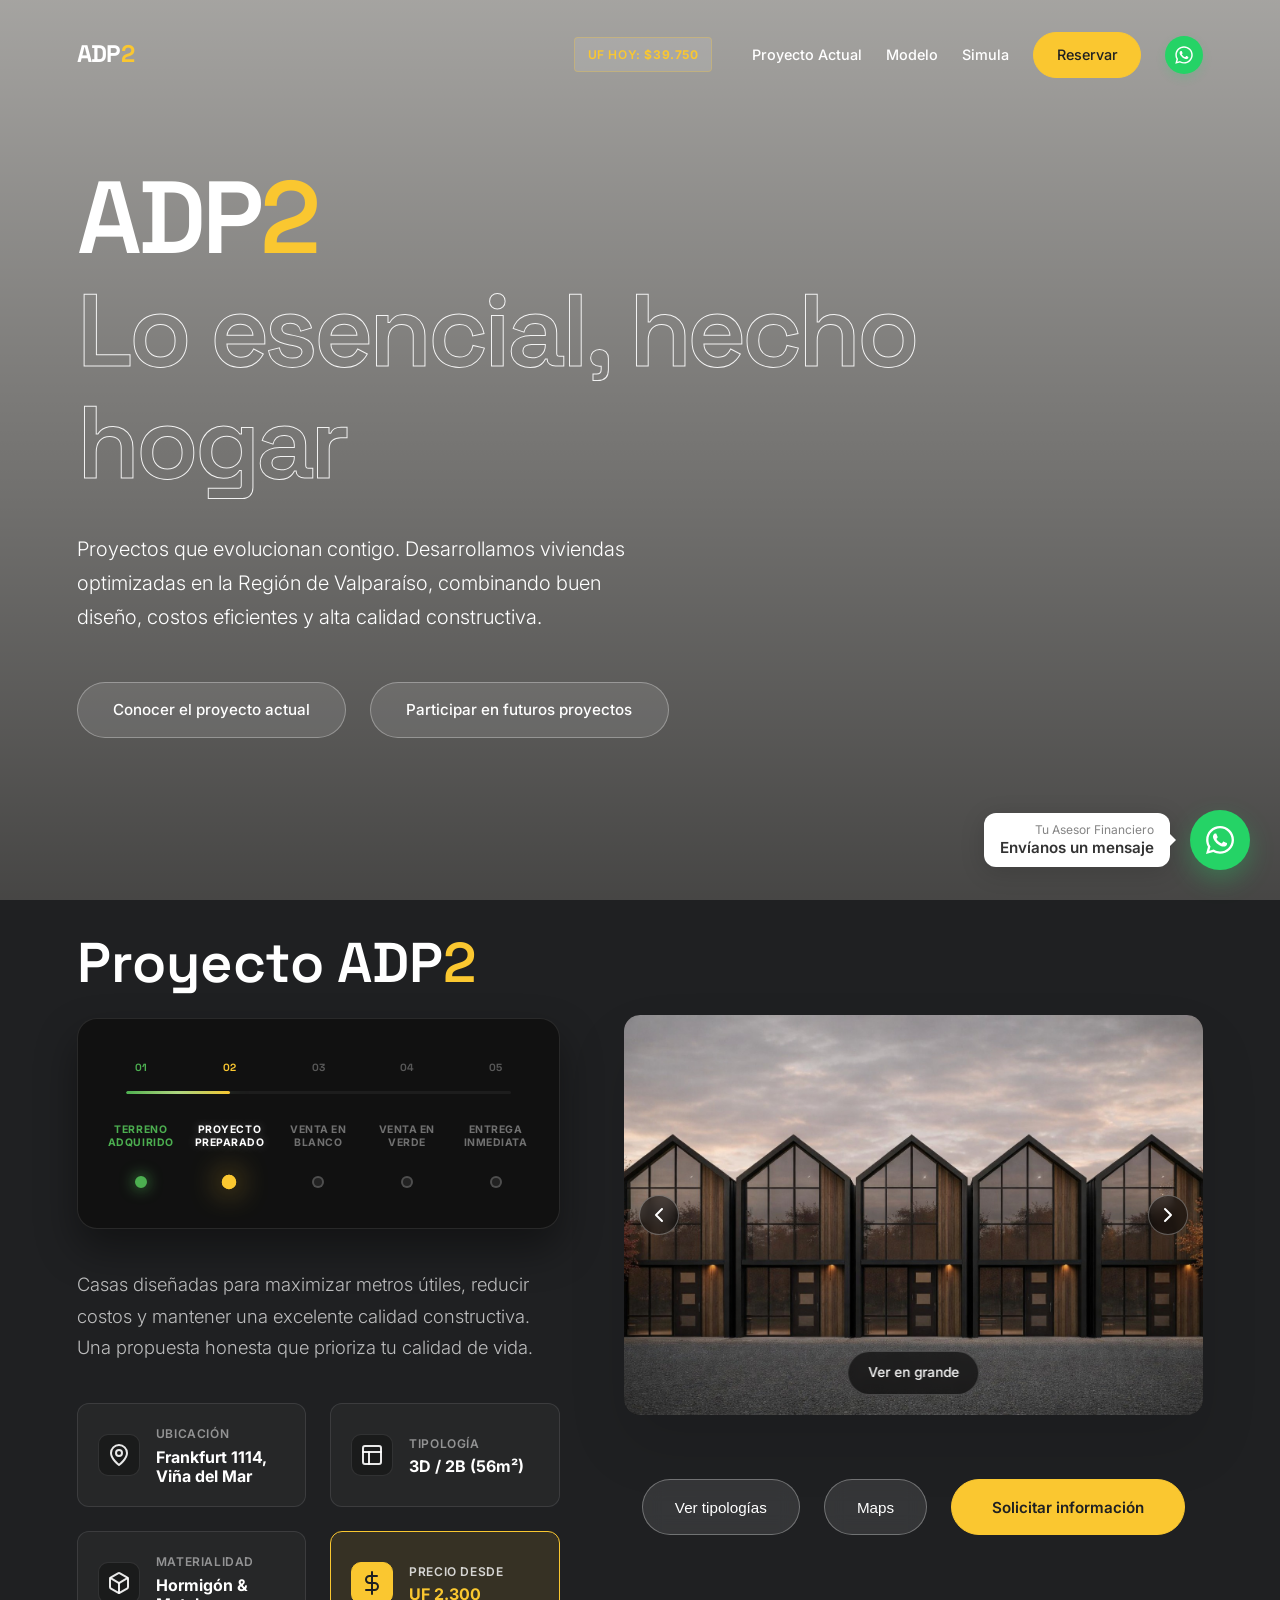
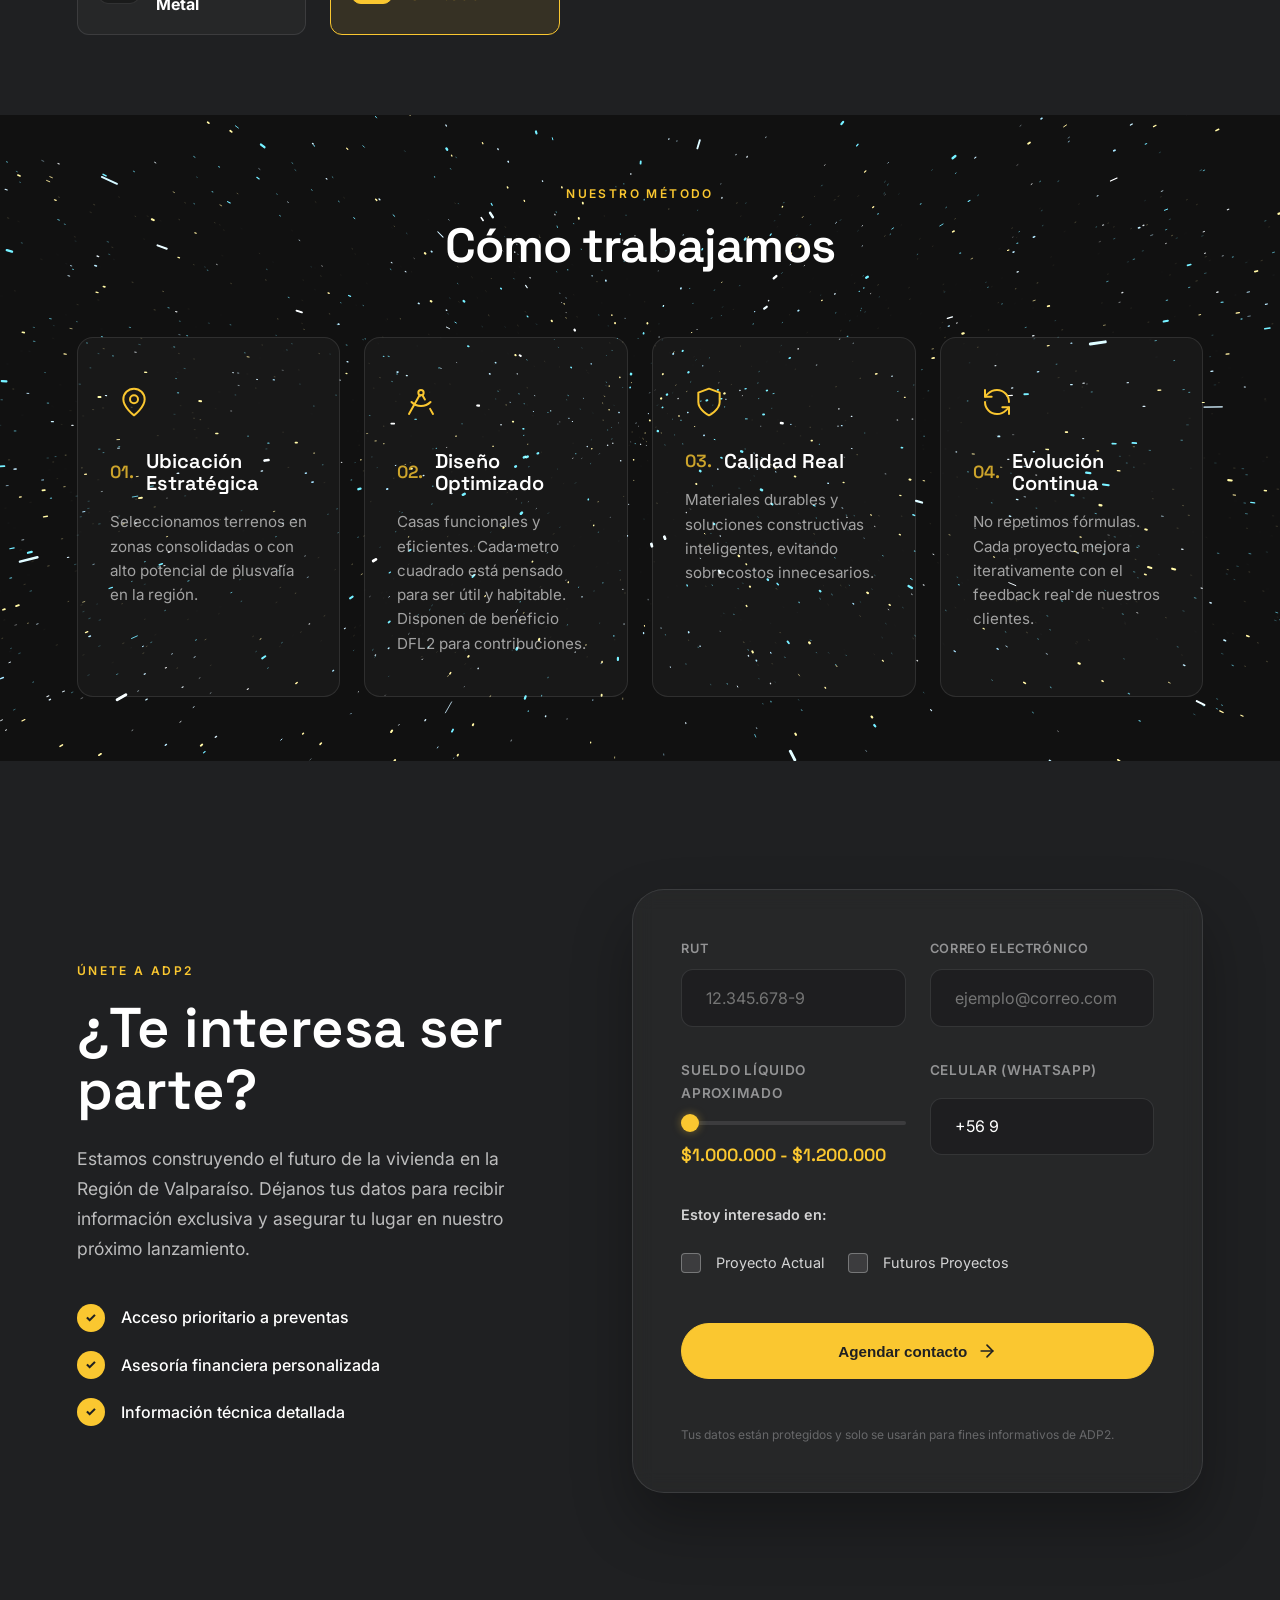
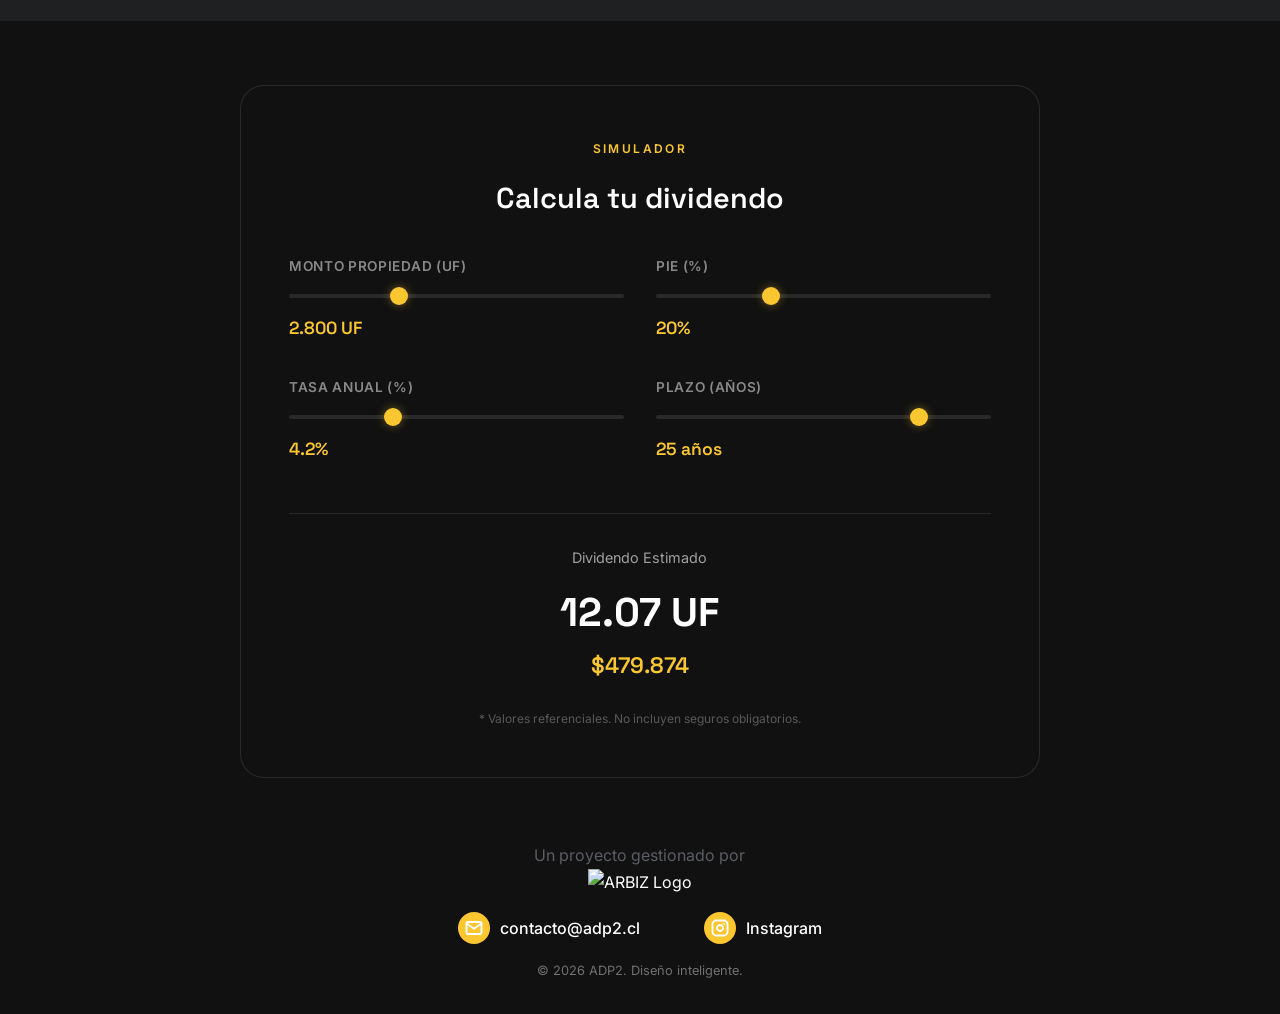
==== commit e1285425: "Add files via upload" ====
--- a/index.html
+++ b/index.html
@@ -251,7 +251,8 @@
 
     <!-- Model Section: How We Work -->
     <section class="section-model" id="model">
-        <div class="container">
+        <canvas class="warp-canvas" aria-hidden="true"></canvas>
+        <div class="container warp-content">
             <div class="section-header">
                 <span class="section-tag">NUESTRO MÉTODO</span>
                 <h2 class="section-title">Cómo trabajamos</h2>
--- a/style.css
+++ b/style.css
@@ -418,6 +418,22 @@
 .section-model {
     background-color: #111111;
     color: #ffffff;
+    position: relative;
+    overflow: hidden;
+}
+
+.warp-canvas {
+    position: absolute;
+    inset: 0;
+    width: 100%;
+    height: 100%;
+    z-index: 0;
+    pointer-events: none;
+}
+
+.warp-content {
+    position: relative;
+    z-index: 1;
 }
 
 .section-model .section-title {
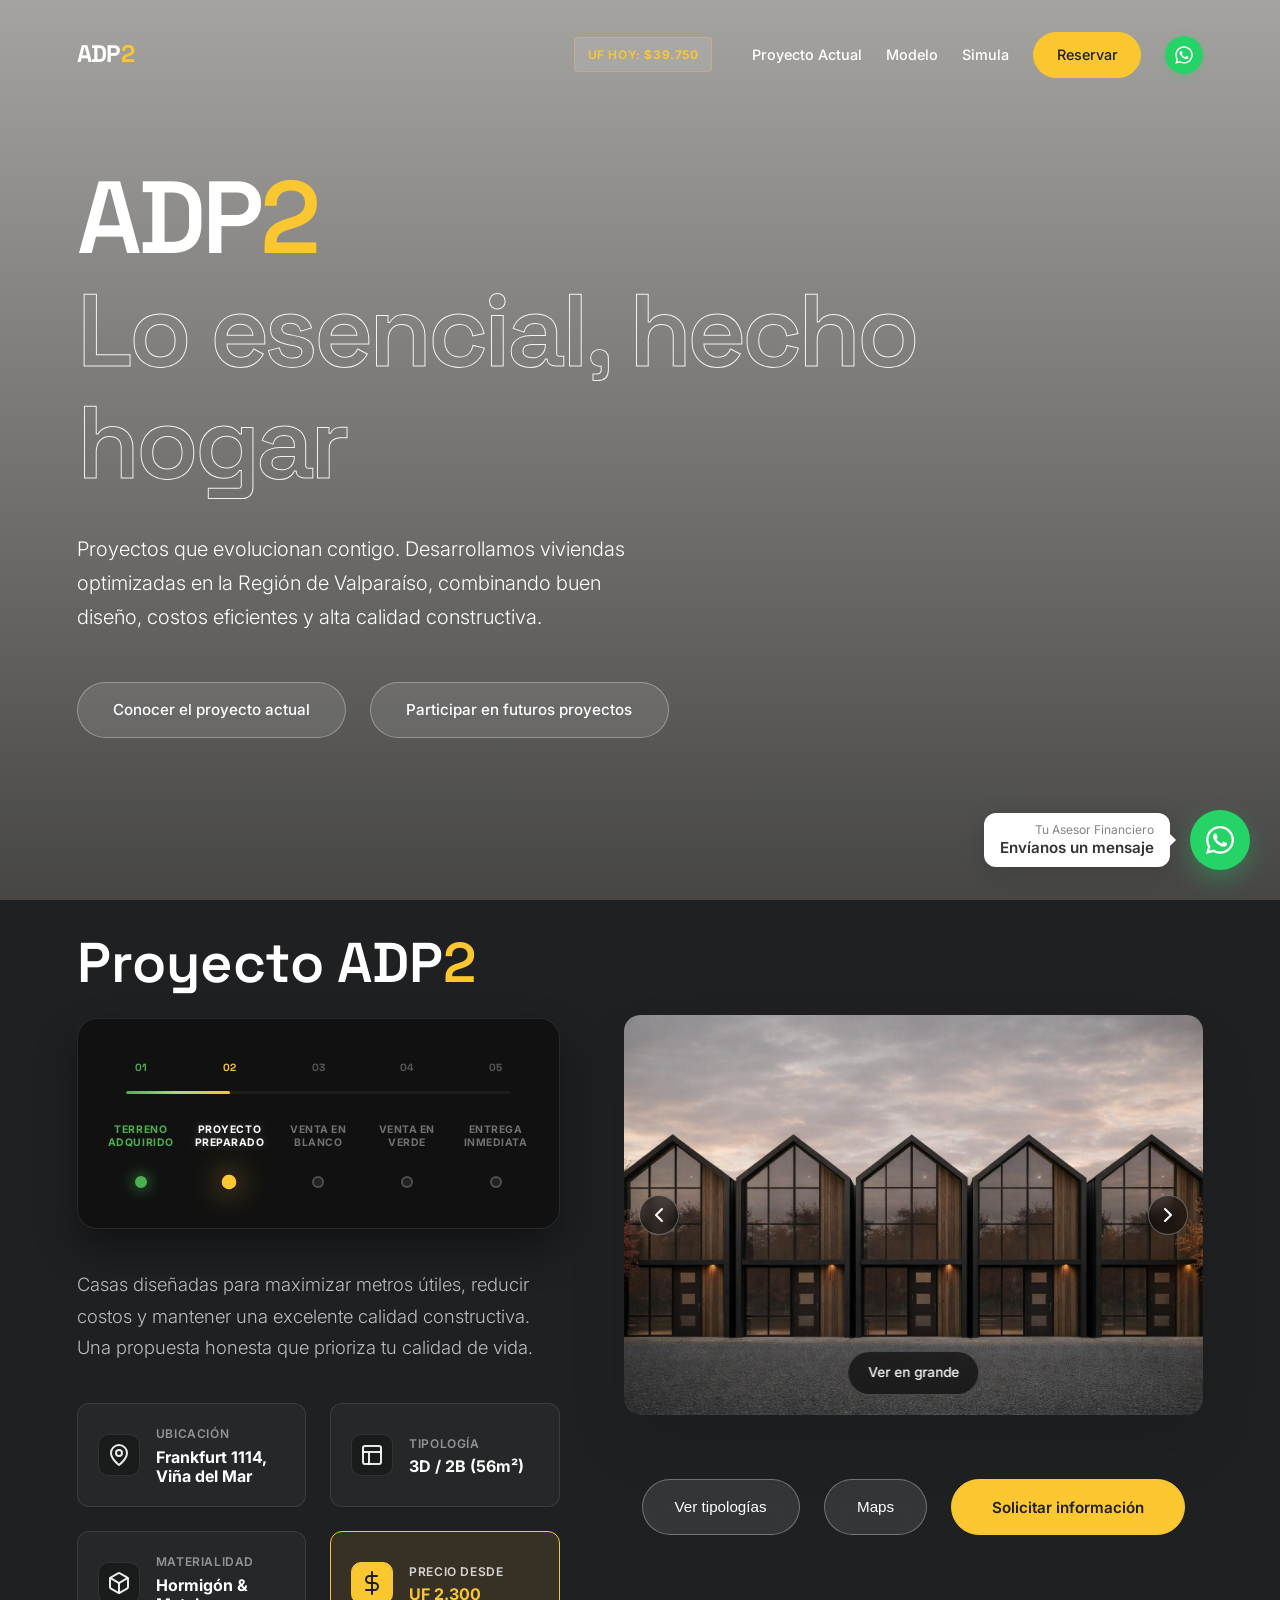
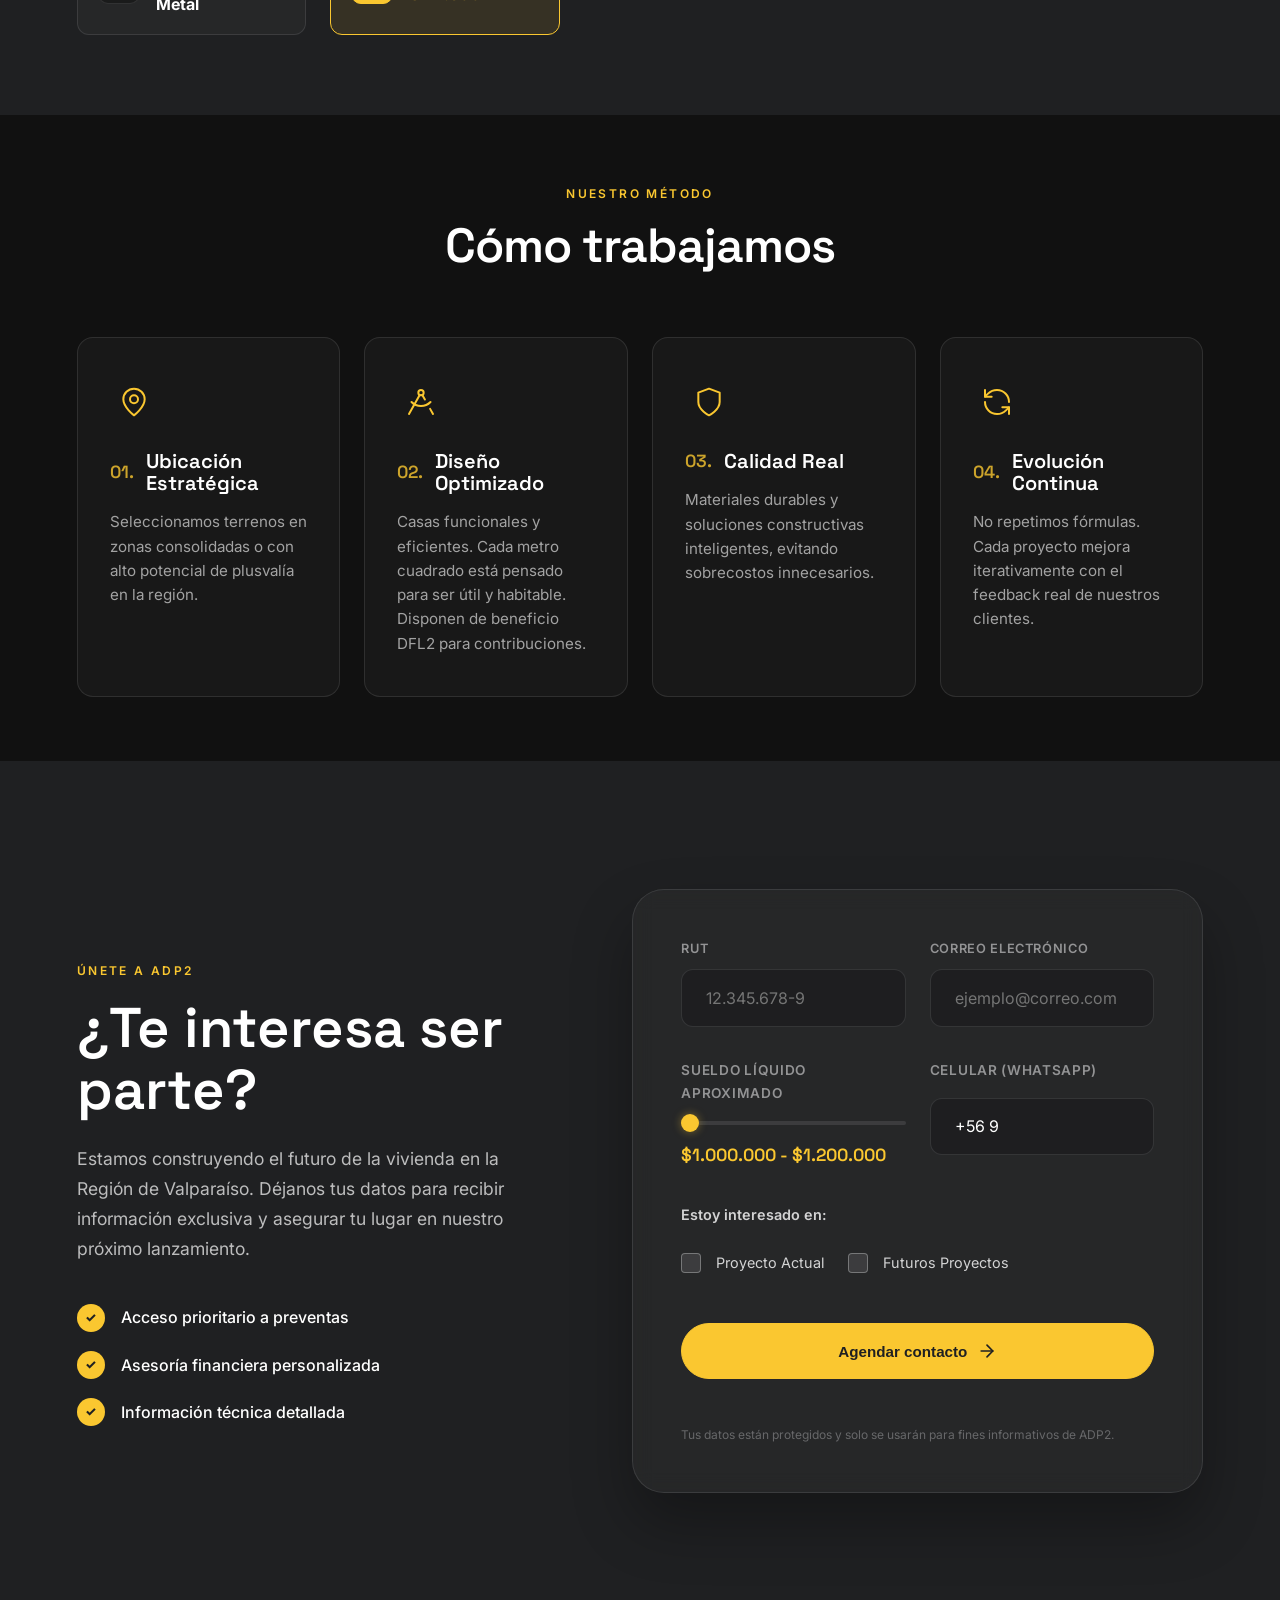
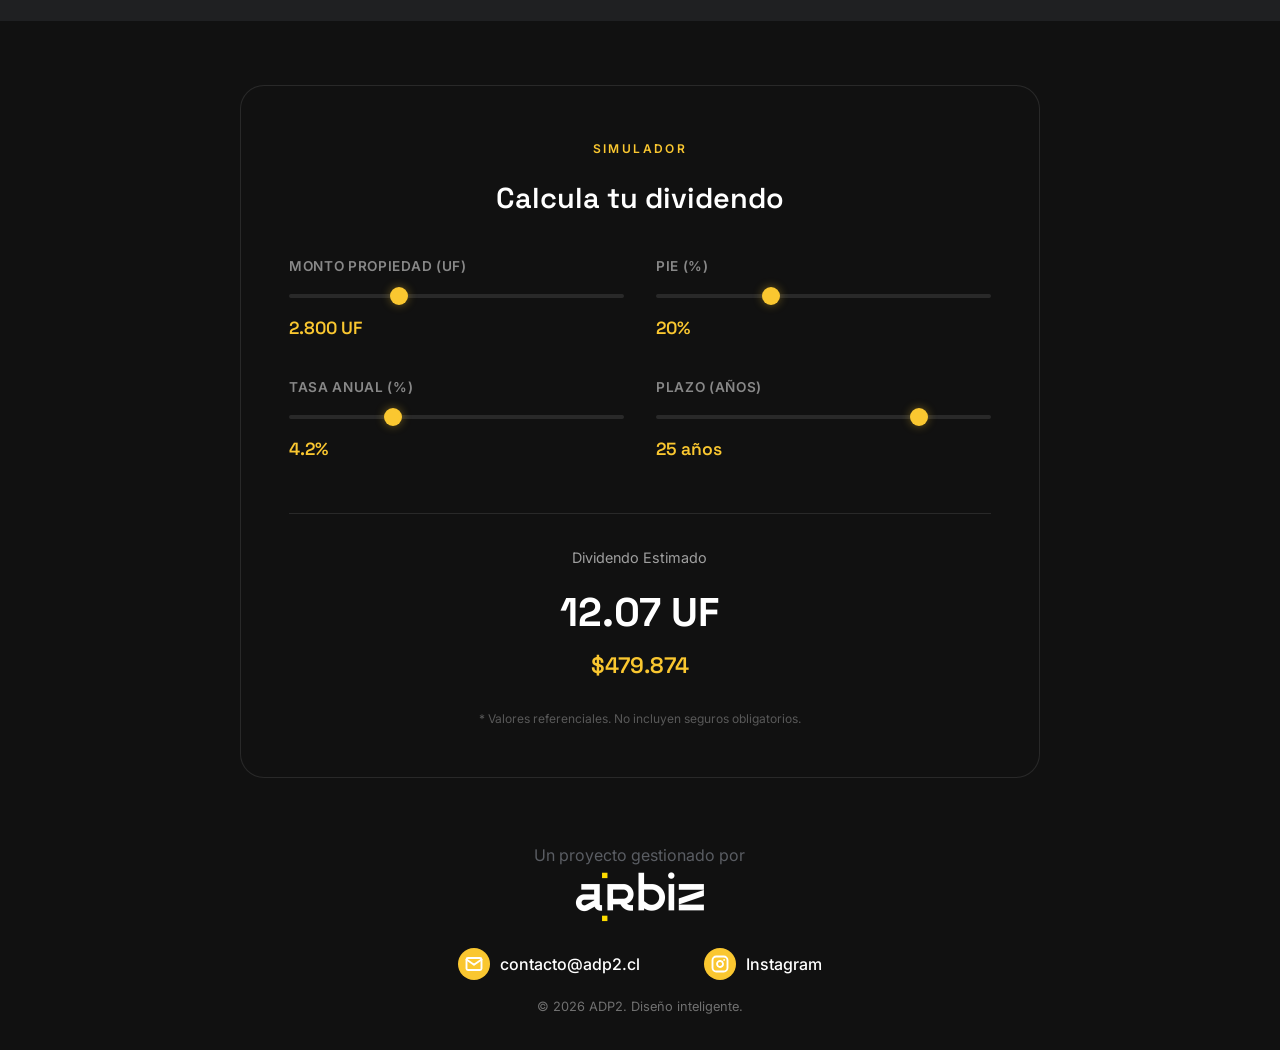
==== commit 37144548: "Update index.html" ====
--- a/index.html
+++ b/index.html
@@ -465,7 +465,7 @@
             <div class="footer-bottom">
                 <div class="footer-project" style="text-align:center; margin-bottom:1rem;">
                     <p class="footer-project-text">Un proyecto gestionado por</p>
-                    <img src="assets/images/ARBIZ.PNG" alt="ARBIZ Logo" class="footer-project-logo"
+                    <img src="assets/images/ARBIZ.png" alt="ARBIZ Logo" class="footer-project-logo"
                         style="display:inline-block; max-width:150px; height:auto;">
                 </div>
                 <div class="social-links" style="text-align:center; margin-bottom:1rem;">
@@ -552,4 +552,5 @@
     <script src="script.js"></script>
 </body>
 
-</html>+
+</html>
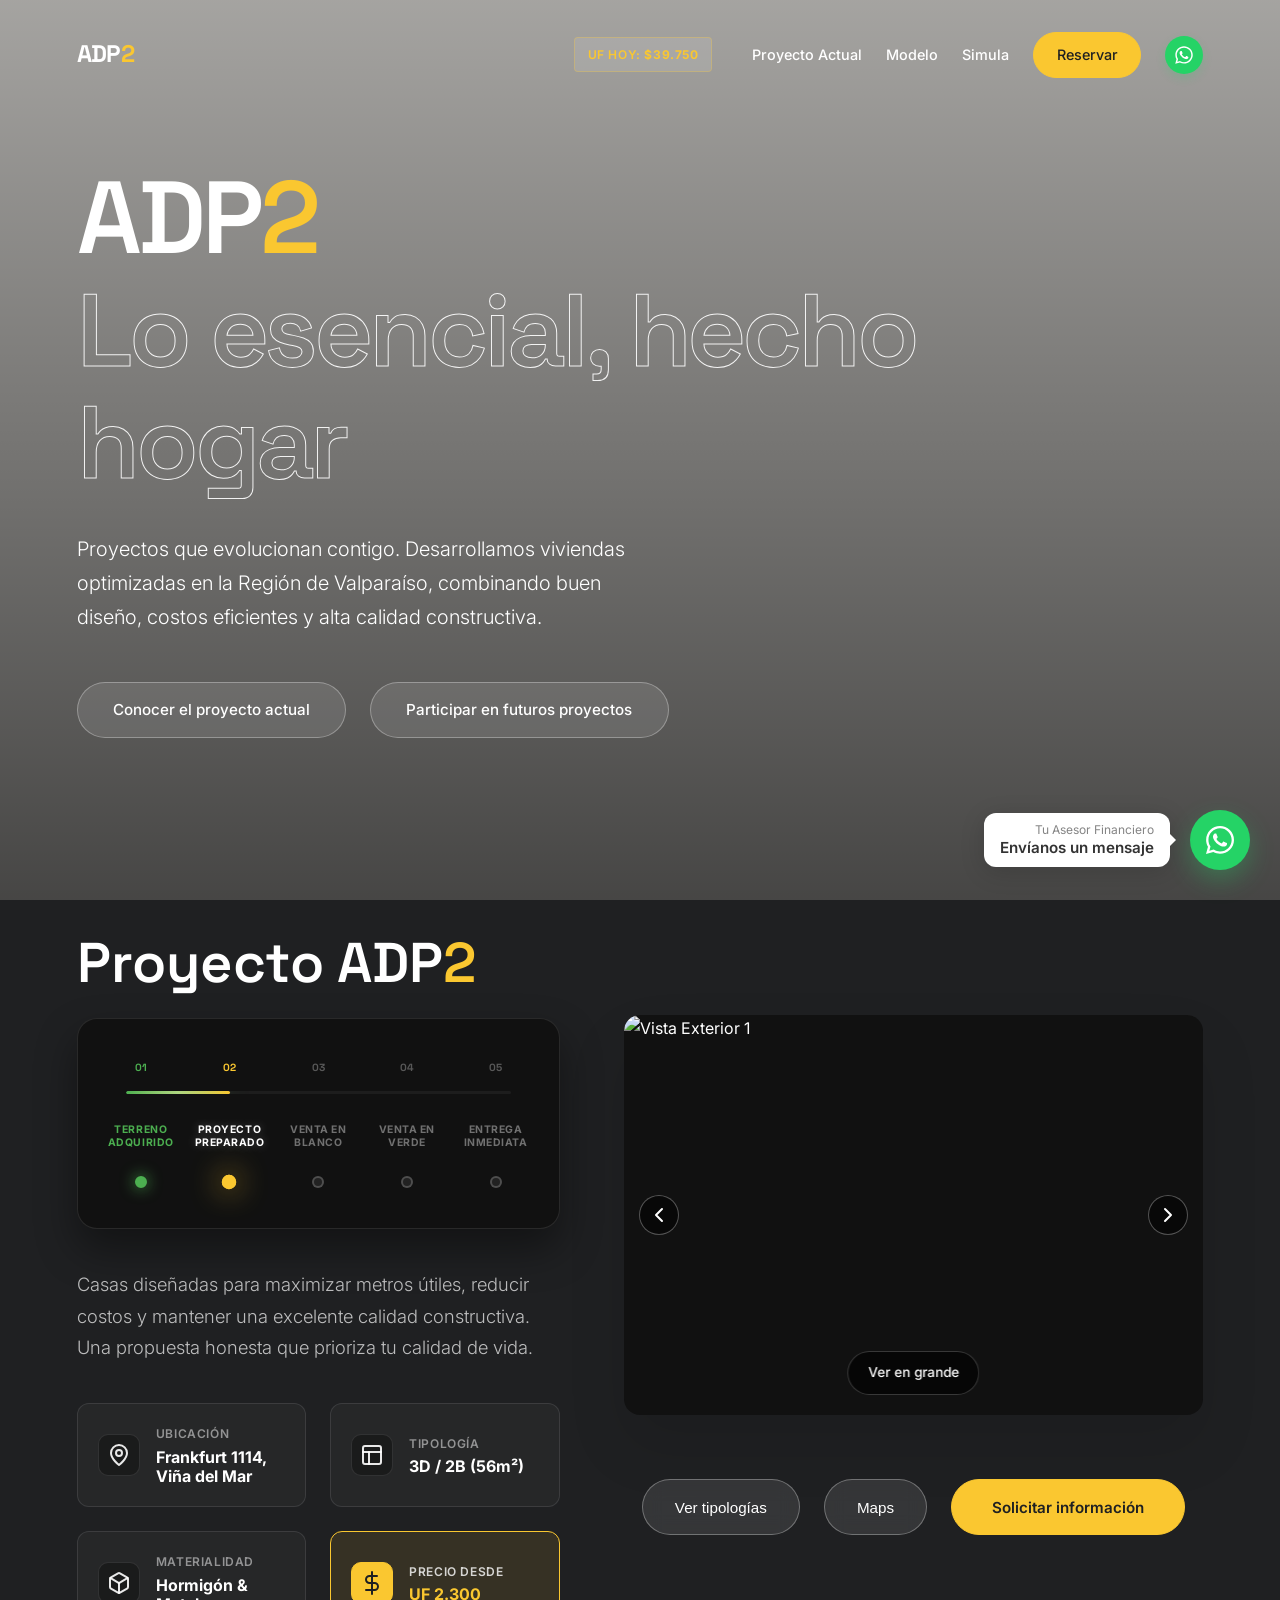
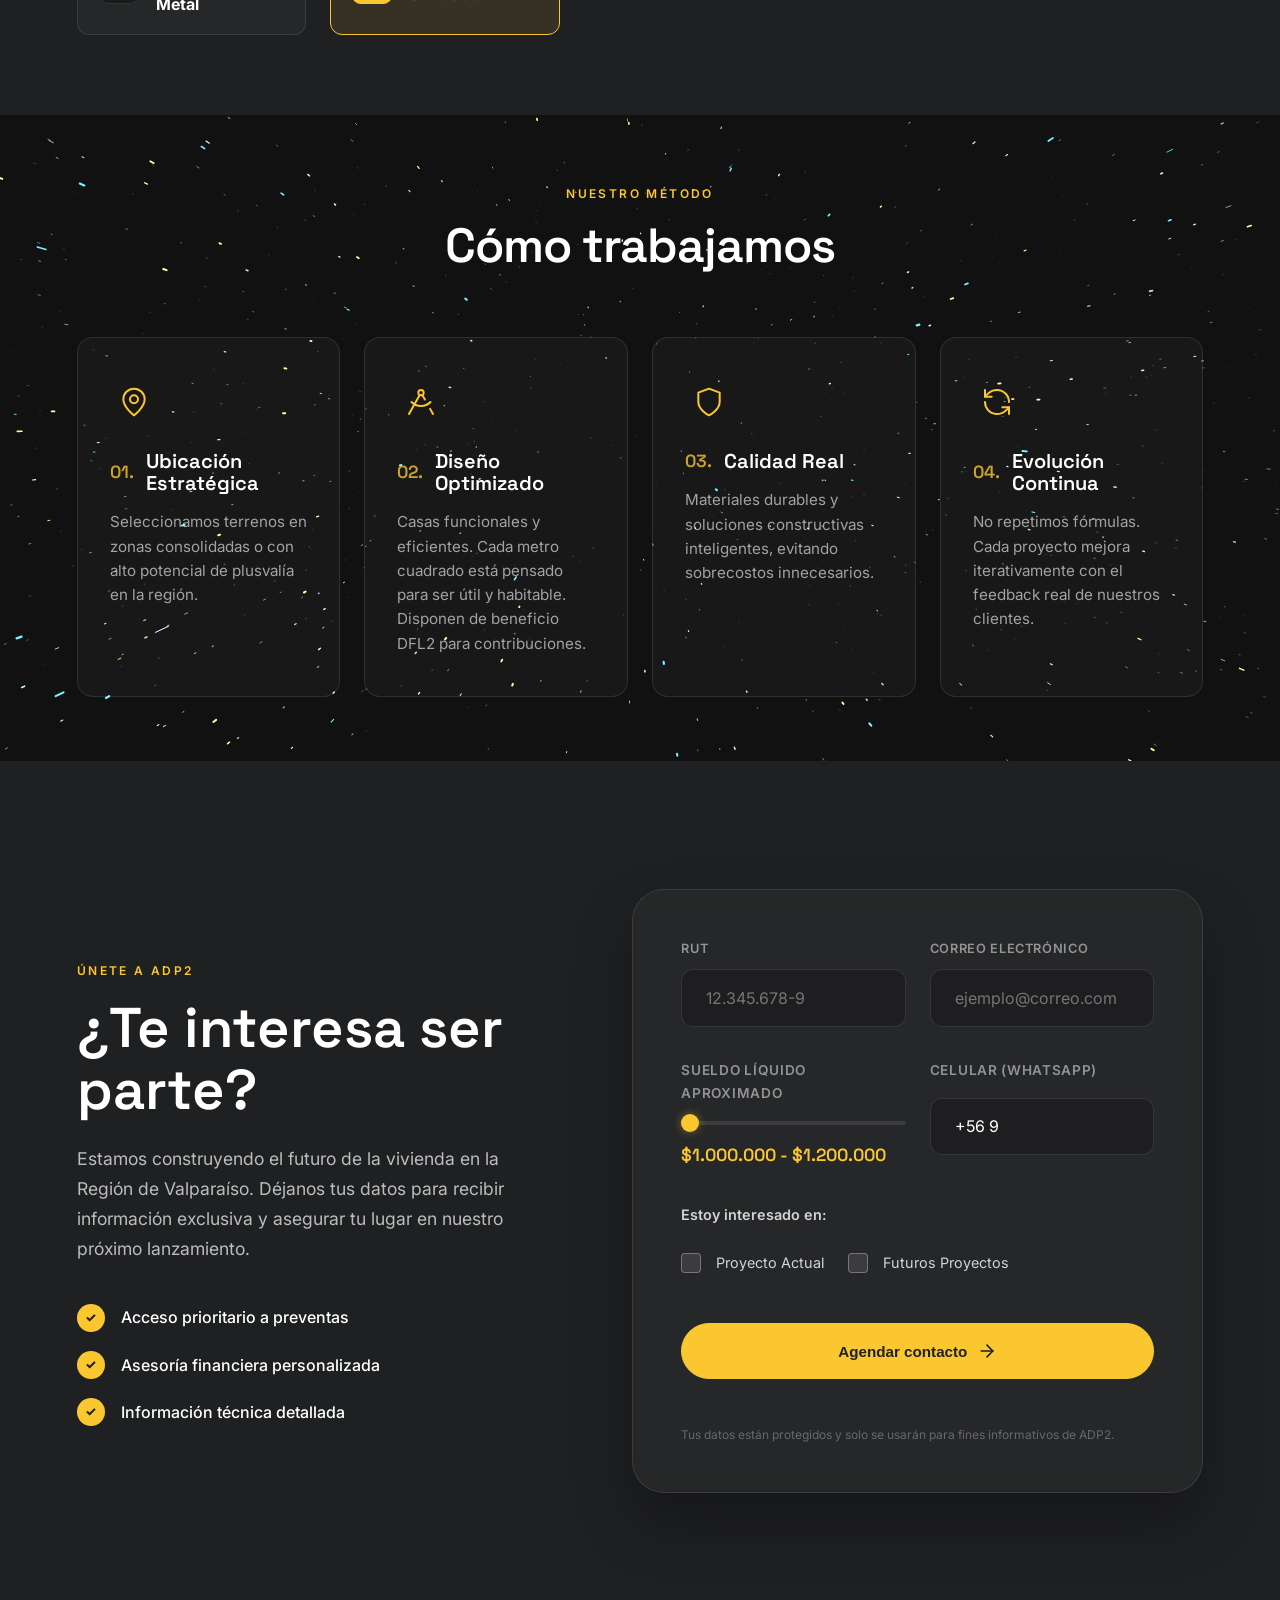
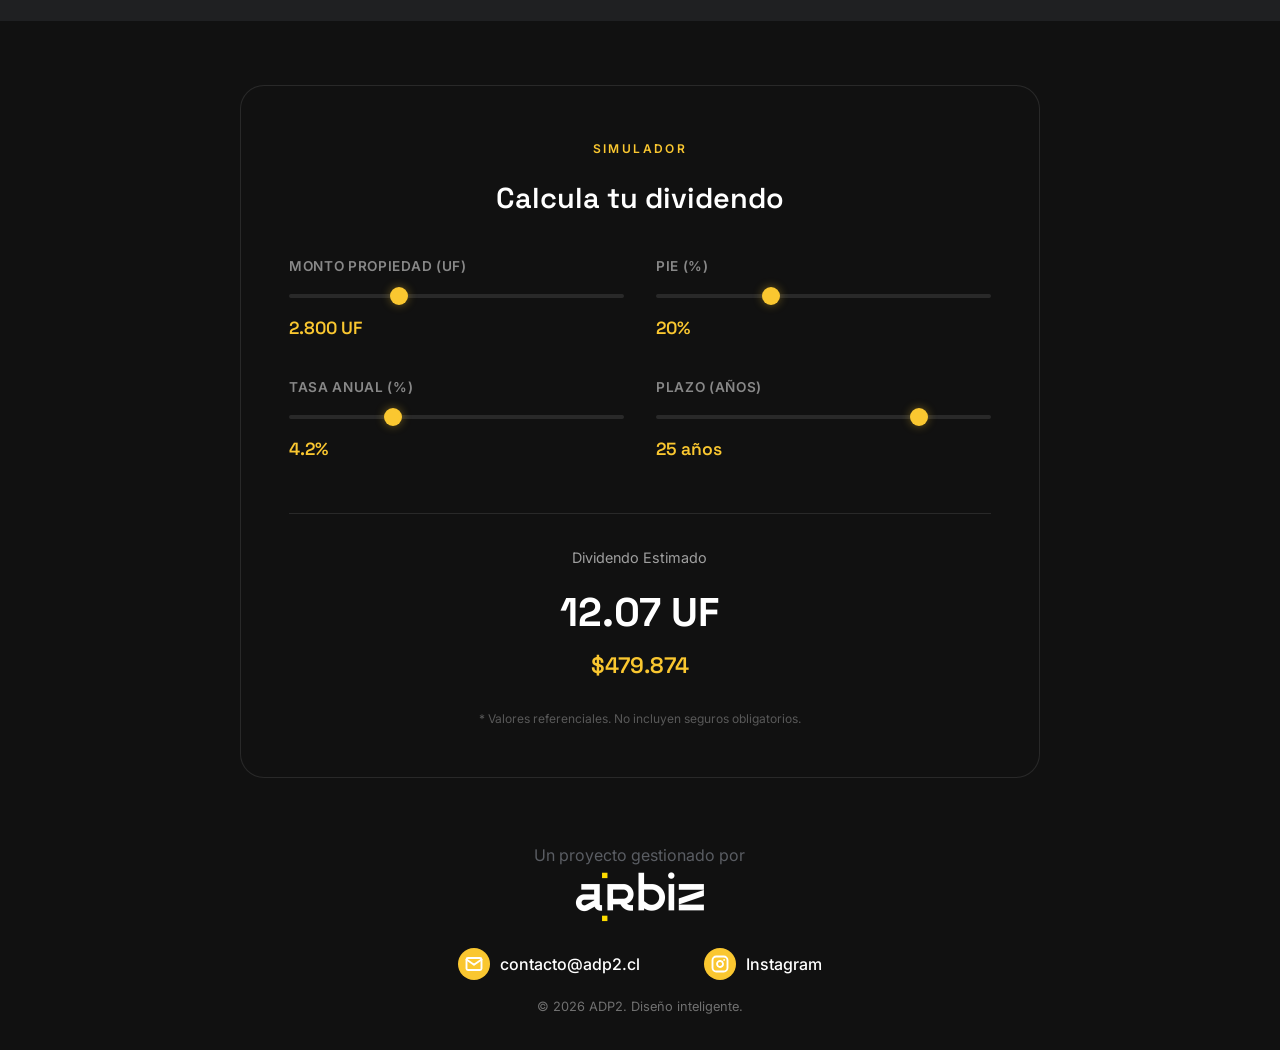
==== commit 1197dacb: "Add files via upload" ====
--- a/index.html
+++ b/index.html
@@ -222,9 +222,10 @@
                             Para agregar más fotos, simplemente añade más etiquetas <img> con la clase "carousel-img".
                         -->
                         <div class="image-group group-exterior active">
-                            <img src="assets/images/A1.jpg" alt="Vista Exterior 1" class="carousel-img active">
+                            <img src="assets/images/R1.png" alt="Vista Exterior 1" class="carousel-img active">
                             <!-- Ejemplo de foto repetida (REEMPLAZAR POR NUEVAS FOTOS) -->
-                            <img src="assets/images/A4.jpg" alt="Vista Exterior 2" class="carousel-img">
+                            <img src="assets/images/R2.png" alt="Vista Exterior 2" class="carousel-img">
+                            <img src="assets/images/R3.png" alt="Vista Exterior 3" class="carousel-img">
                         </div>
 
                         <!-- 
@@ -232,9 +233,10 @@
                             Para agregar más planos, añade más etiquetas <img> con la clase "carousel-img".
                         -->
                         <div class="image-group group-interior">
-                            <img src="assets/images/interior.png" alt="Plano Interior 1" class="carousel-img active">
+                            <img src="assets/images/P1.png" alt="Plano Interior 1" class="carousel-img active">
                             <!-- Ejemplo de plano repetido (REEMPLAZAR POR NUEVOS PLANOS) -->
-                            <img src="assets/images/interior.png" alt="Plano Interior 2" class="carousel-img">
+                            <img src="assets/images/P2.png" alt="Plano Interior 2" class="carousel-img">
+                            <img src="assets/images/P3.png" alt="Plano Interior 3" class="carousel-img">
                         </div>
                     </div>
 
@@ -357,6 +359,12 @@
             </div>
 
             <div class="contact-card reveal">
+                <!-- 
+                     BACKEND INTEGRATION:
+                     Para conectar con un archivo PHP o endpoint tradicional, agrega los atributos action y method:
+                     <form class="footer-form" id="contact-form" action="guardar_lead.php" method="POST">
+                     Si usas JS/Fetch (ver script.js), no necesitas action.
+                -->
                 <form class="footer-form" id="contact-form">
                     <div class="form-grid">
                         <div class="input-group">
@@ -552,5 +560,4 @@
     <script src="script.js"></script>
 </body>
 
-
-</html>
+</html>
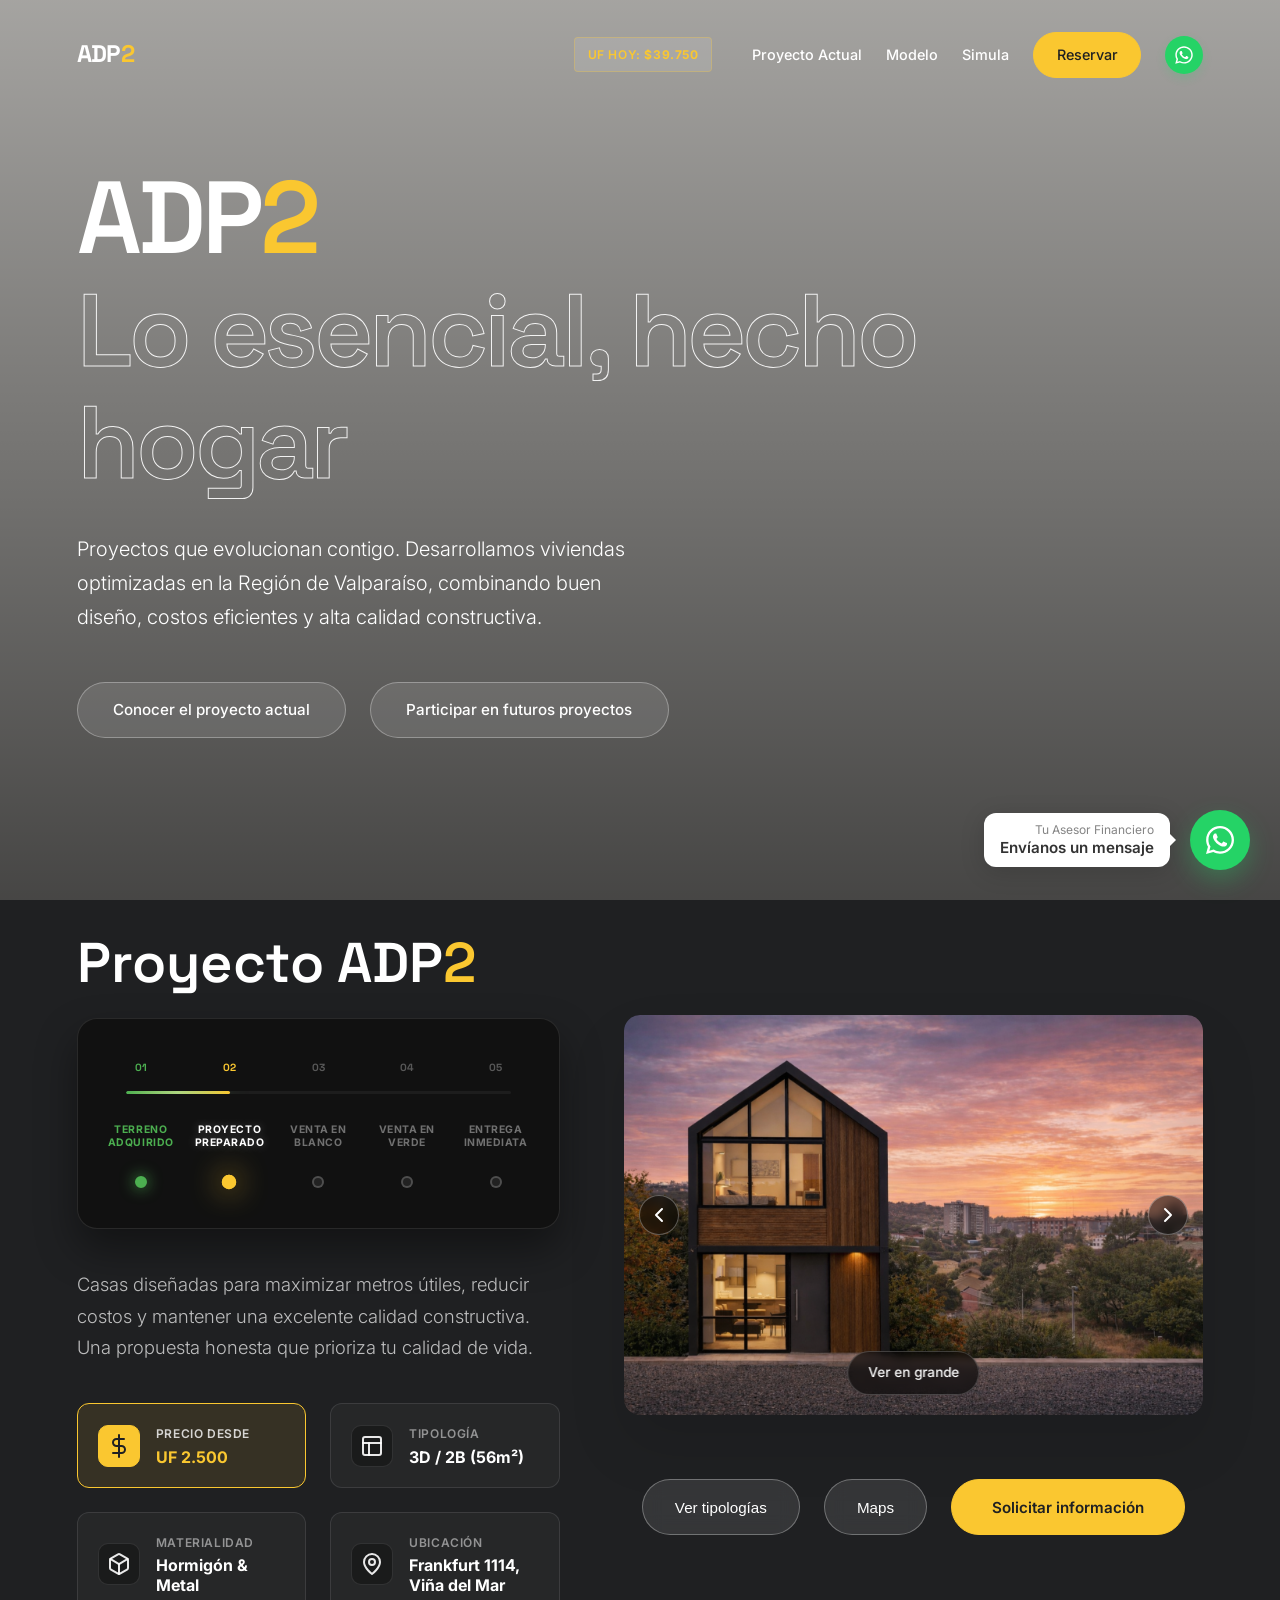
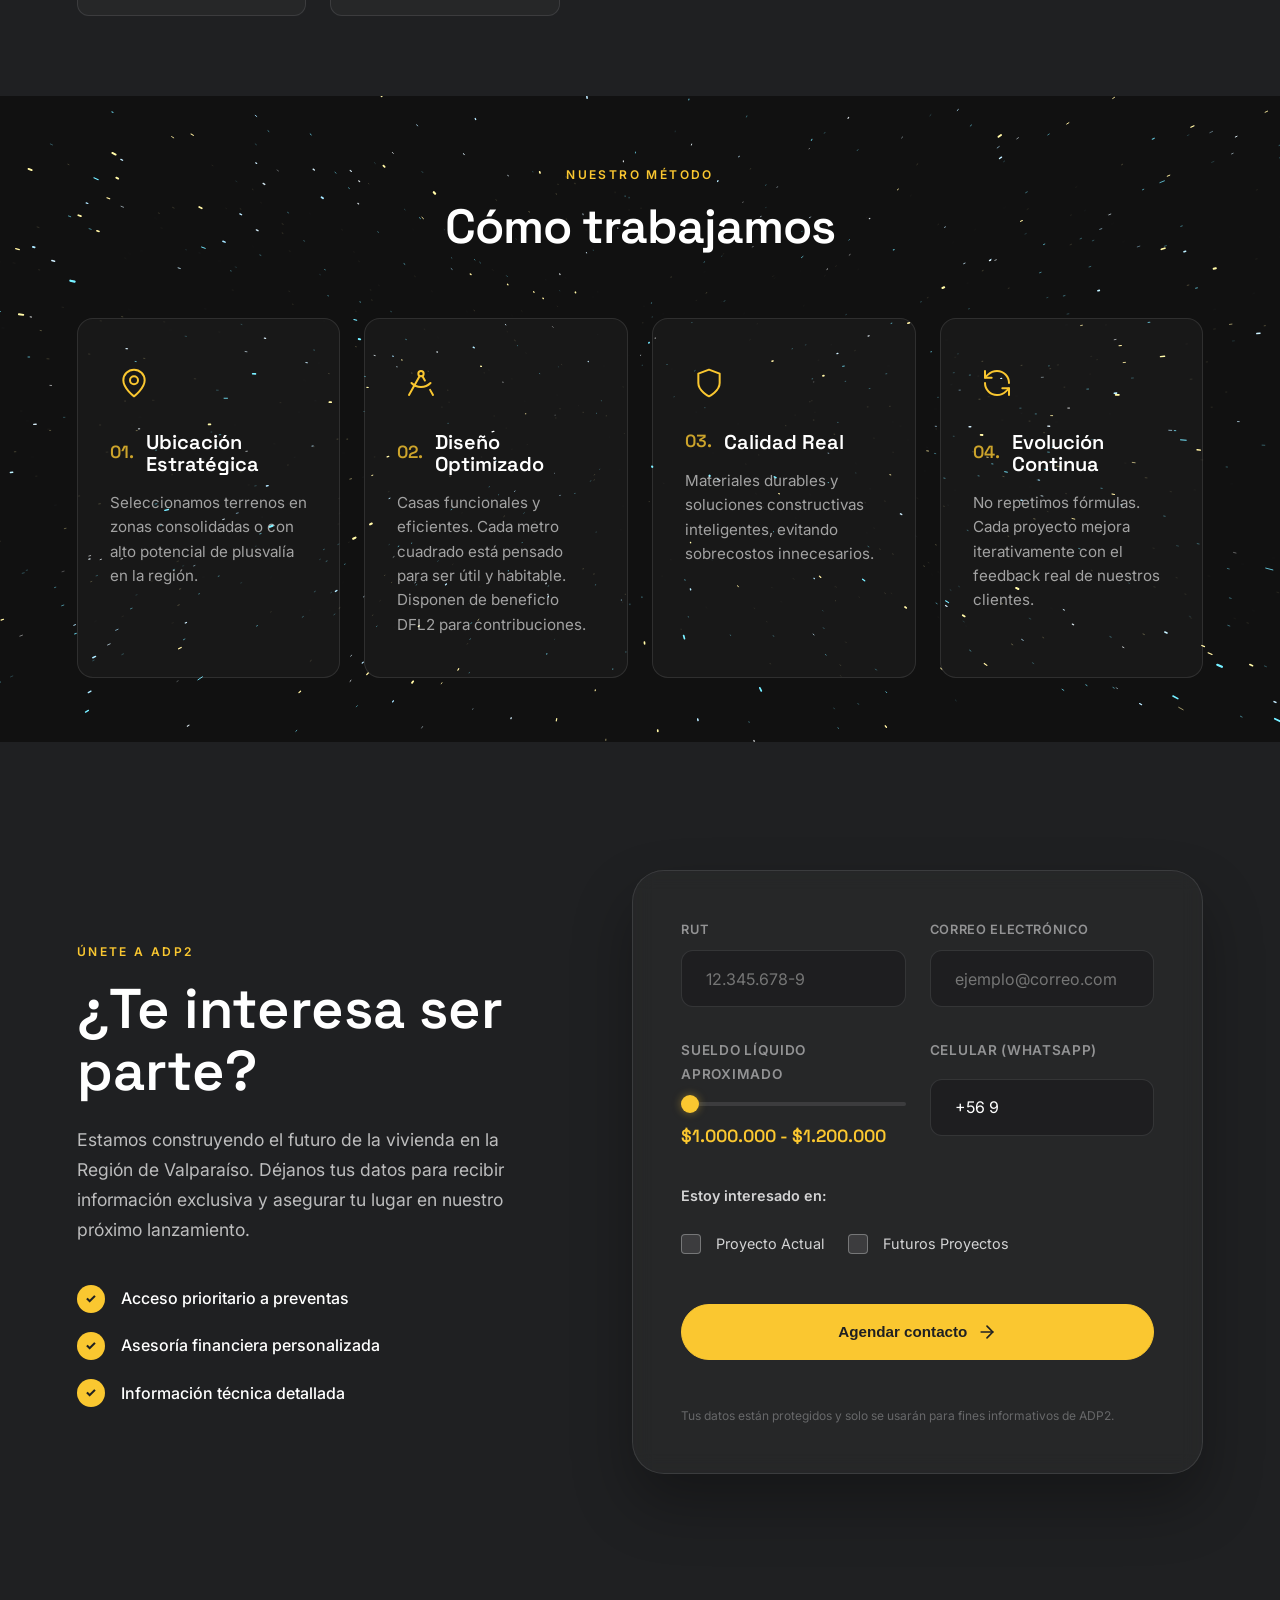
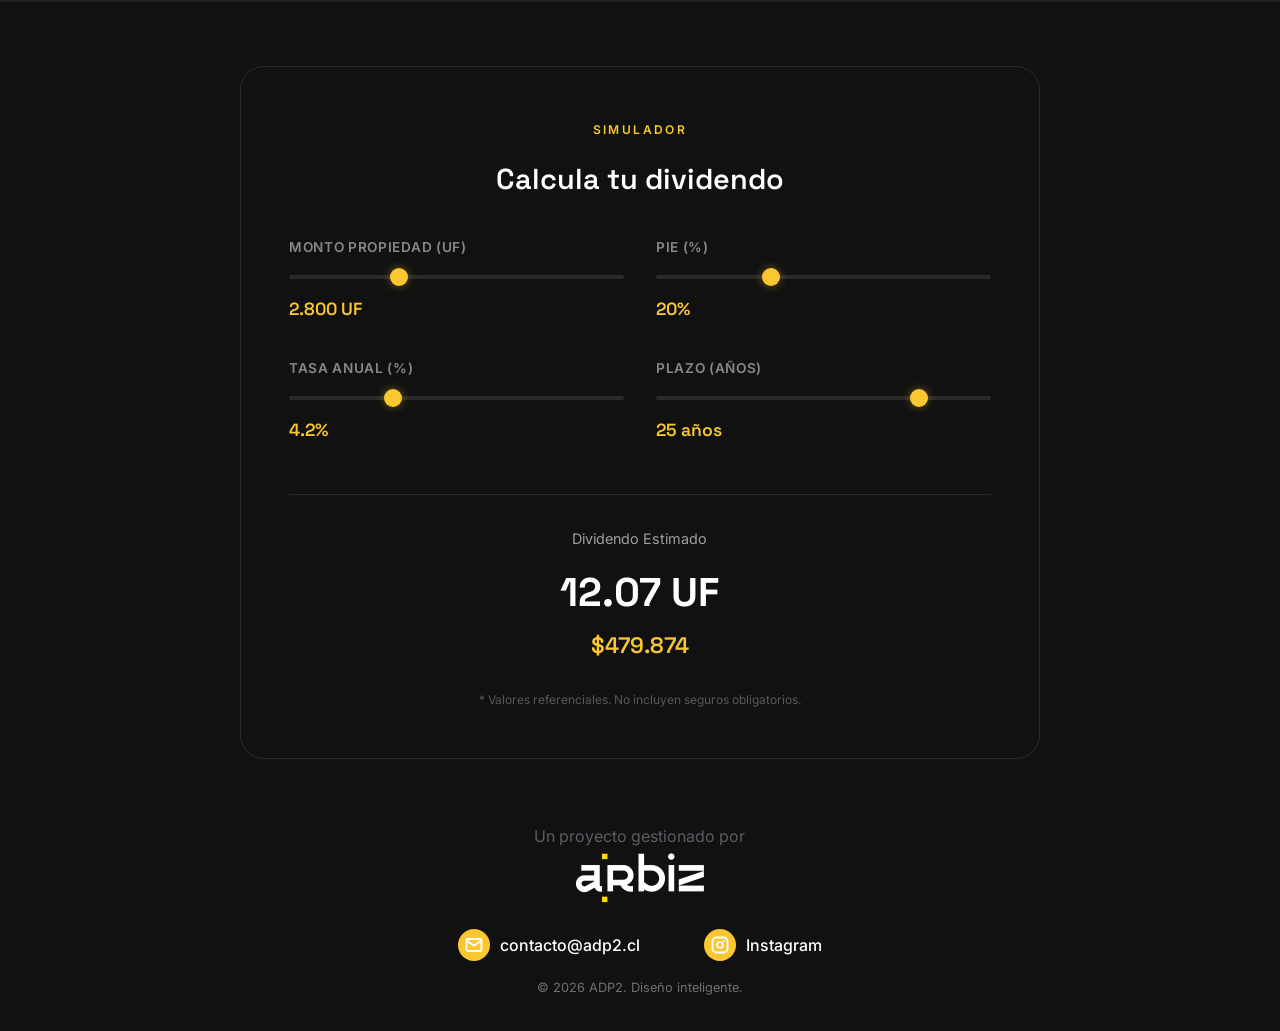
==== commit c182c20e: "Add files via upload" ====
--- a/index.html
+++ b/index.html
@@ -135,18 +135,18 @@
                 </p>
 
                 <div class="project-stats-grid">
-                    <div class="stat-card">
+                    <div class="stat-card highlight">
                         <div class="stat-icon">
                             <svg xmlns="http://www.w3.org/2000/svg" width="24" height="24" viewBox="0 0 24 24"
                                 fill="none" stroke="currentColor" stroke-width="2" stroke-linecap="round"
                                 stroke-linejoin="round">
-                                <path d="M20 10c0 6-8 12-8 12s-8-6-8-12a8 8 0 0 1 16 0Z" />
-                                <circle cx="12" cy="10" r="3" />
+                                <line x1="12" y1="1" x2="12" y2="23"></line>
+                                <path d="M17 5H9.5a3.5 3.5 0 0 0 0 7h5a3.5 3.5 0 0 1 0 7H6"></path>
                             </svg>
                         </div>
                         <div class="stat-info">
-                            <span class="stat-label">Ubicación</span>
-                            <span class="stat-value">Frankfurt 1114, Viña del Mar</span>
+                            <span class="stat-label">Precio desde</span>
+                            <span class="stat-value accent-number">UF 2.500</span>
                         </div>
                     </div>
 
@@ -183,18 +183,18 @@
                         </div>
                     </div>
 
-                    <div class="stat-card highlight">
+                    <div class="stat-card">
                         <div class="stat-icon">
                             <svg xmlns="http://www.w3.org/2000/svg" width="24" height="24" viewBox="0 0 24 24"
                                 fill="none" stroke="currentColor" stroke-width="2" stroke-linecap="round"
                                 stroke-linejoin="round">
-                                <line x1="12" y1="1" x2="12" y2="23"></line>
-                                <path d="M17 5H9.5a3.5 3.5 0 0 0 0 7h5a3.5 3.5 0 0 1 0 7H6"></path>
+                                <path d="M20 10c0 6-8 12-8 12s-8-6-8-12a8 8 0 0 1 16 0Z" />
+                                <circle cx="12" cy="10" r="3" />
                             </svg>
                         </div>
                         <div class="stat-info">
-                            <span class="stat-label">Precio desde</span>
-                            <span class="stat-value accent-number">UF 2.300</span>
+                            <span class="stat-label">Ubicación</span>
+                            <span class="stat-value">Frankfurt 1114, Viña del Mar</span>
                         </div>
                     </div>
                 </div>
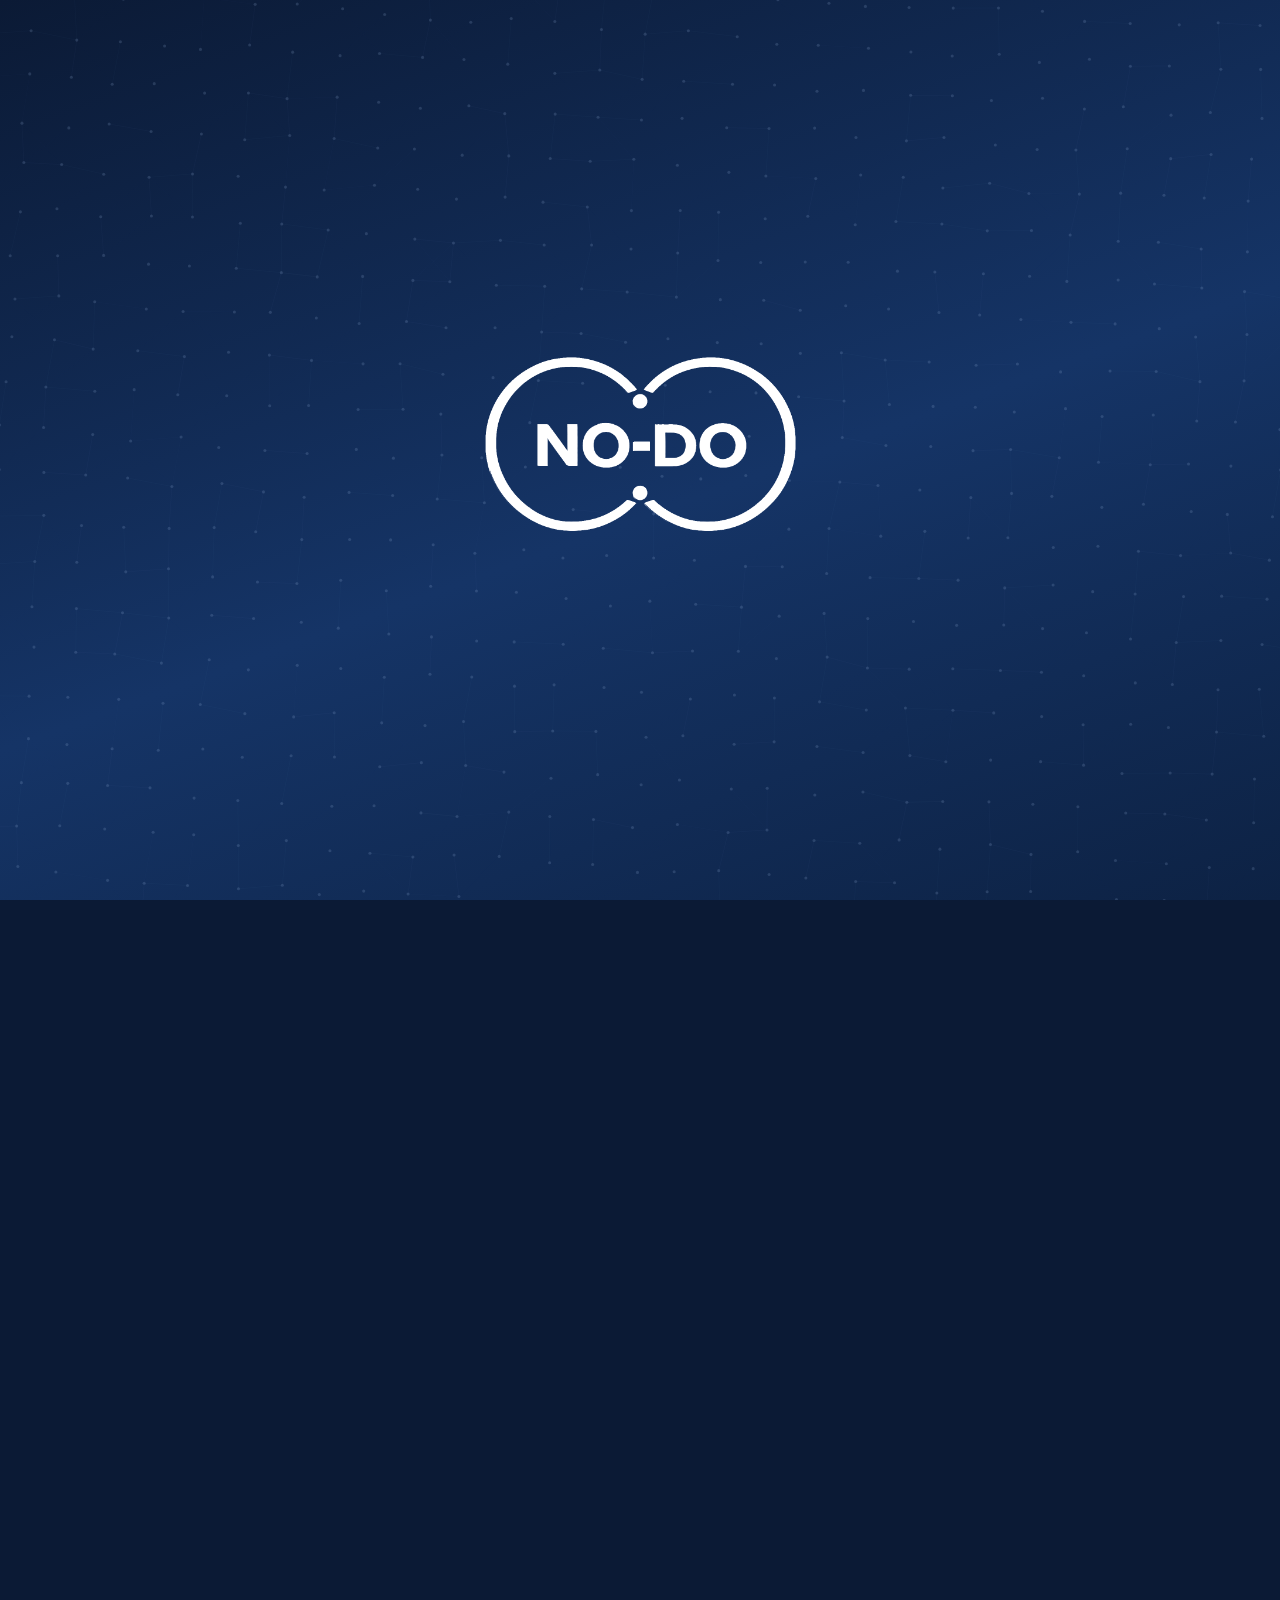
==== commit 26b10cce: "Add files via upload" ====
--- a/index.html
+++ b/index.html
@@ -1,563 +1,573 @@
-<!DOCTYPE html>
-<html lang="es">
-
-<head>
-    <meta charset="UTF-8">
-    <meta name="viewport" content="width=device-width, initial-scale=1.0">
-    <title>ADP2 | Casas bien pensadas</title>
-    <meta name="description"
-        content="Proyectos residenciales optimizados en la Región de Valparaíso. Buen diseño, costo eficiente y alta calidad.">
-
-    <!-- Fonts -->
-    <link rel="preconnect" href="https://fonts.googleapis.com">
-    <link rel="preconnect" href="https://fonts.gstatic.com" crossorigin>
-    <link
-        href="https://fonts.googleapis.com/css2?family=Inter:wght@300;400;500;600&family=Space+Grotesk:wght@500;700&display=swap"
-        rel="stylesheet">
-
-    <link rel="icon" type="image/png" href="assets/images/logo.png">
-    <link rel="stylesheet" href="style.css">
-    <!-- Leaflet CSS -->
-    <link rel="stylesheet" href="https://unpkg.com/leaflet@1.9.4/dist/leaflet.css"
-        integrity="sha256-p4NxAoJBhIIN+hmNHrzRCf9tD/miZyoHS5obTRR9BMY=" crossorigin="" />
-</head>
-
-<body>
-
-    <header class="main-header">
-        <div class="container">
-            <div class="logo-container">
-                <span class="logo-text">ADP<span class="accent-number">2</span></span>
-            </div>
-            <nav class="main-nav">
-                <span class="uf-header-container">UF HOY: <span id="uf-value-display">Cargando...</span></span>
-                <a href="#project">Proyecto Actual</a>
-                <a href="#model">Modelo</a>
-                <a href="#calculator">Simula</a>
-                <a href="#contact" class="cta-button-small">Reservar</a>
-                <a href="https://wa.me/569XXXXXXXX" class="whatsapp-nav" target="_blank" rel="noopener noreferrer"
-                    title="Contactar por WhatsApp">
-                    <svg xmlns="http://www.w3.org/2000/svg" viewBox="0 0 448 512" fill="currentColor">
-                        <path
-                            d="M380.9 97.1C339 55.1 283.2 32 223.9 32c-122.4 0-222 99.6-222 222 0 39.1 10.2 77.3 29.6 111L0 480l117.7-30.9c32.4 17.7 68.9 27 106.1 27h.1c122.3 0 224.1-99.6 224.1-222 0-59.3-25.2-115-67.1-157zm-157 341.6c-33.1 0-65.7-8.9-94-25.7l-6.7-4-69.8 18.3L72 359.2l-4.4-7c-18.5-29.4-28.2-63.3-28.2-98.2 0-101.7 82.8-184.5 184.6-184.5 49.3 0 95.6 19.2 130.4 54.1 34.8 34.9 56.2 81.2 56.1 130.5 0 101.8-84.9 184.6-186.6 184.6zm101.2-138.2c-5.5-2.8-32.8-16.2-37.9-18-5.1-1.9-8.8-2.8-12.5 2.8-3.7 5.6-14.3 18-17.6 21.8-3.2 3.7-6.5 4.2-12 1.4-5.5-2.8-23.2-8.5-44.2-27.1-16.4-14.6-27.4-32.6-30.6-38.1-3.2-5.6-.3-8.6 2.4-11.4 2.5-2.5 5.5-6.5 8.3-9.7 2.8-3.2 3.7-5.5 5.5-9.3 1.9-3.7.9-6.9-.5-9.7-1.4-2.8-12.5-30.1-17.1-41.2-4.5-10.8-9.1-9.3-12.5-9.5-3.2-.2-6.9-.2-10.6-.2-3.7 0-9.7 1.4-14.8 6.9-5.1 5.6-19.4 19-19.4 46.3 0 27.3 19.9 53.7 22.6 57.4 2.8 3.7 39.1 59.7 94.8 83.8 13.2 5.7 23.5 9.2 31.6 11.8 13.3 4.2 25.4 3.6 35 2.2 10.7-1.6 32.8-13.4 37.4-26.4 4.6-13 4.6-24.1 3.2-26.4-1.3-2.5-5-3.9-10.5-6.6z" />
-                    </svg>
-                </a>
-            </nav>
-        </div>
-    </header>
-
-    <!-- Hero Section -->
-    <section class="hero-section">
-        <div class="video-background">
-            <video id="hero-video" playsinline webkit-playsinline muted autoplay loop>
-                <source src="assets/videos/adp2.webm" type="video/webm">
-                Tu navegador no soporta video HTML5.
-            </video>
-            <div class="video-overlay"></div>
-        </div>
-
-        <div class="hero-content container">
-            <h1 class="hero-title">
-                <span class="block">ADP<span class="accent-number">2</span></span>
-                <span class="block text-outline">Lo esencial, hecho hogar</span>
-            </h1>
-            <p class="hero-subtitle">
-                Proyectos que evolucionan contigo. Desarrollamos viviendas optimizadas en la Región de Valparaíso,
-                combinando buen diseño, costos eficientes y alta calidad constructiva.
-            </p>
-            <div class="hero-actions">
-                <a href="#project" class="btn btn-hero">Conocer el proyecto actual</a>
-                <a href="#contact" class="btn btn-hero">Participar en futuros proyectos</a>
-            </div>
-        </div>
-    </section>
-
-    <!-- Current Project Section -->
-    <section class="section-project" id="project">
-        <div class="container split-layout">
-            <div class="project-info">
-                <h2 class="project-title">Proyecto ADP<span style="color: var(--accent-alt);">2</span></h2>
-                <div class="project-timeline">
-                    <div class="timeline-track">
-                        <!-- 
-                            BARRA DE PROGRESO:
-                            Cambia el porcentaje en style="--target-progress: XX%"
-                            - Etapa 1: 0%
-                            - Etapa 2: 25%
-                            - Etapa 3: 50%
-                            - Etapa 4: 75%
-                            - Etapa 5: 100%
-                        -->
-                        <div class="timeline-progress" style="--target-progress: 27%;"></div>
-                    </div>
-                    <div class="timeline-steps">
-                        <!-- 
-                            GUÍA PARA ACTUALIZAR EL PROGRESO:
-                            - Para completar una etapa: Agrega la clase "completed" (Se pondrá VERDE).
-                            - Para marcar la etapa actual: Agrega la clase "active" (Se pondrá AMARILLA y brillará).
-                            - Etapas futuras: Deja solo la clase "step" (Se verán apagadas/gris).
-                            
-                            Ejemplo para avanzar de etapa:
-                            1. A la etapa que tiene "active", cámbiala a "completed".
-                            2. A la siguiente etapa (que estaba apagada), agrégale "active".
-                        -->
-                        <div class="step completed" data-step="1">
-                            <span class="step-number">01</span>
-                            <span class="step-label">Terreno Adquirido</span>
-                            <span class="step-dot"></span>
-                        </div>
-                        <div class="step active" data-step="2">
-                            <span class="step-number">02</span>
-                            <span class="step-label">Proyecto Preparado</span>
-                            <span class="step-dot"></span>
-                        </div>
-                        <div class="step" data-step="3">
-                            <span class="step-number">03</span>
-                            <span class="step-label">Venta en Blanco</span>
-                            <span class="step-dot"></span>
-                        </div>
-                        <div class="step" data-step="4">
-                            <span class="step-number">04</span>
-                            <span class="step-label">Venta en Verde</span>
-                            <span class="step-dot"></span>
-                        </div>
-                        <div class="step" data-step="5">
-                            <span class="step-number">05</span>
-                            <span class="step-label">Entrega Inmediata</span>
-                            <span class="step-dot"></span>
-                        </div>
-                    </div>
-                </div>
-                <p class="project-description">
-                    Casas diseñadas para maximizar metros útiles, reducir costos y mantener una excelente calidad
-                    constructiva.
-                    Una propuesta honesta que prioriza tu calidad de vida.
-                </p>
-
-                <div class="project-stats-grid">
-                    <div class="stat-card highlight">
-                        <div class="stat-icon">
-                            <svg xmlns="http://www.w3.org/2000/svg" width="24" height="24" viewBox="0 0 24 24"
-                                fill="none" stroke="currentColor" stroke-width="2" stroke-linecap="round"
-                                stroke-linejoin="round">
-                                <line x1="12" y1="1" x2="12" y2="23"></line>
-                                <path d="M17 5H9.5a3.5 3.5 0 0 0 0 7h5a3.5 3.5 0 0 1 0 7H6"></path>
-                            </svg>
-                        </div>
-                        <div class="stat-info">
-                            <span class="stat-label">Precio desde</span>
-                            <span class="stat-value accent-number">UF 2.500</span>
-                        </div>
-                    </div>
-
-                    <div class="stat-card">
-                        <div class="stat-icon">
-                            <svg xmlns="http://www.w3.org/2000/svg" width="24" height="24" viewBox="0 0 24 24"
-                                fill="none" stroke="currentColor" stroke-width="2" stroke-linecap="round"
-                                stroke-linejoin="round">
-                                <rect x="3" y="3" width="18" height="18" rx="2" ry="2" />
-                                <path d="M3 9h18" />
-                                <path d="M9 21V9" />
-                            </svg>
-                        </div>
-                        <div class="stat-info">
-                            <span class="stat-label">Tipología</span>
-                            <span class="stat-value">3D / 2B (56m²)</span>
-                        </div>
-                    </div>
-
-                    <div class="stat-card">
-                        <div class="stat-icon">
-                            <svg xmlns="http://www.w3.org/2000/svg" width="24" height="24" viewBox="0 0 24 24"
-                                fill="none" stroke="currentColor" stroke-width="2" stroke-linecap="round"
-                                stroke-linejoin="round">
-                                <path
-                                    d="M21 16V8a2 2 0 0 0-1-1.73l-7-4a2 2 0 0 0-2 0l-7 4A2 2 0 0 0 3 8v8a2 2 0 0 0 1 1.73l7 4a2 2 0 0 0 2 0l7-4A2 2 0 0 0 21 16z" />
-                                <polyline points="3.27 6.96 12 12.01 20.73 6.96" />
-                                <line x1="12" y1="22.08" x2="12" y2="12" />
-                            </svg>
-                        </div>
-                        <div class="stat-info">
-                            <span class="stat-label">Materialidad</span>
-                            <span class="stat-value">Hormigón & Metal</span>
-                        </div>
-                    </div>
-
-                    <div class="stat-card">
-                        <div class="stat-icon">
-                            <svg xmlns="http://www.w3.org/2000/svg" width="24" height="24" viewBox="0 0 24 24"
-                                fill="none" stroke="currentColor" stroke-width="2" stroke-linecap="round"
-                                stroke-linejoin="round">
-                                <path d="M20 10c0 6-8 12-8 12s-8-6-8-12a8 8 0 0 1 16 0Z" />
-                                <circle cx="12" cy="10" r="3" />
-                            </svg>
-                        </div>
-                        <div class="stat-info">
-                            <span class="stat-label">Ubicación</span>
-                            <span class="stat-value">Frankfurt 1114, Viña del Mar</span>
-                        </div>
-                    </div>
-                </div>
-            </div>
-            <div class="project-visual-column">
-                <div class="project-visual clickable-image" id="project-carousel">
-                    <!-- Flechas de navegación del carrusel -->
-                    <button class="carousel-arrow prev" id="carousel-prev" title="Anterior">
-                        <svg xmlns="http://www.w3.org/2000/svg" width="24" height="24" viewBox="0 0 24 24" fill="none"
-                            stroke="currentColor" stroke-width="2" stroke-linecap="round" stroke-linejoin="round">
-                            <path d="m15 18-6-6 6-6" />
-                        </svg>
-                    </button>
-                    <button class="carousel-arrow next" id="carousel-next" title="Siguiente">
-                        <svg xmlns="http://www.w3.org/2000/svg" width="24" height="24" viewBox="0 0 24 24" fill="none"
-                            stroke="currentColor" stroke-width="2" stroke-linecap="round" stroke-linejoin="round">
-                            <path d="m9 18 6-6-6-6" />
-                        </svg>
-                    </button>
-
-                    <!-- Contenedor de Grupos de Imágenes -->
-                    <div class="carousel-track">
-                        <!-- 
-                            GRUPO 1: Renders Exteriores (Por defecto visible)
-                            Para agregar más fotos, simplemente añade más etiquetas <img> con la clase "carousel-img".
-                        -->
-                        <div class="image-group group-exterior active">
-                            <img src="assets/images/R1.png" alt="Vista Exterior 1" class="carousel-img active">
-                            <!-- Ejemplo de foto repetida (REEMPLAZAR POR NUEVAS FOTOS) -->
-                            <img src="assets/images/R2.png" alt="Vista Exterior 2" class="carousel-img">
-                            <img src="assets/images/R3.png" alt="Vista Exterior 3" class="carousel-img">
-                        </div>
-
-                        <!-- 
-                            GRUPO 2: Planos / Interiores (Visible al cambiar tipología)
-                            Para agregar más planos, añade más etiquetas <img> con la clase "carousel-img".
-                        -->
-                        <div class="image-group group-interior">
-                            <img src="assets/images/P1.png" alt="Plano Interior 1" class="carousel-img active">
-                            <!-- Ejemplo de plano repetido (REEMPLAZAR POR NUEVOS PLANOS) -->
-                            <img src="assets/images/P2.png" alt="Plano Interior 2" class="carousel-img">
-                            <img src="assets/images/P3.png" alt="Plano Interior 3" class="carousel-img">
-                        </div>
-                    </div>
-
-                    <div class="image-indicator" id="btn-fullscreen-view">Ver en grande</div>
-                </div>
-                <div class="project-actions">
-                    <button class="btn btn-hero" id="btn-tipologias">Ver tipologías</button>
-                    <button class="btn btn-hero" id="btn-waze">Maps</button>
-                    <a href="#contact" class="btn cta-button-small btn-submit-footer">Solicitar información</a>
-                </div>
-            </div>
-        </div>
-    </section>
-
-    <!-- Model Section: How We Work -->
-    <section class="section-model" id="model">
-        <canvas class="warp-canvas" aria-hidden="true"></canvas>
-        <div class="container warp-content">
-            <div class="section-header">
-                <span class="section-tag">NUESTRO MÉTODO</span>
-                <h2 class="section-title">Cómo trabajamos</h2>
-            </div>
-
-            <div class="model-grid">
-                <div class="model-card">
-                    <div class="card-icon">
-                        <svg xmlns="http://www.w3.org/2000/svg" viewBox="0 0 24 24" fill="none" stroke="currentColor"
-                            stroke-width="1.5" stroke-linecap="round" stroke-linejoin="round">
-                            <path d="M20 10c0 6-8 12-8 12s-8-6-8-12a8 8 0 0 1 16 0Z" />
-                            <circle cx="12" cy="10" r="3" />
-                        </svg>
-                    </div>
-                    <div class="card-content">
-                        <h3><span class="accent-number">01.</span> Ubicación Estratégica</h3>
-                        <p>Seleccionamos terrenos en zonas consolidadas o con alto potencial de plusvalía en la región.
-                        </p>
-                    </div>
-                </div>
-
-                <div class="model-card">
-                    <div class="card-icon">
-                        <svg xmlns="http://www.w3.org/2000/svg" viewBox="0 0 24 24" fill="none" stroke="currentColor"
-                            stroke-width="1.5" stroke-linecap="round" stroke-linejoin="round">
-                            <path d="m12.99 6.74 1.93 3.44" />
-                            <path d="M19.136 12a10 10 0 0 1-14.271 0" />
-                            <path d="m21 21-2.16-3.84" />
-                            <path d="m3 21 8.02-14.26" />
-                            <circle cx="12" cy="5" r="2" />
-                        </svg>
-                    </div>
-                    <div class="card-content">
-                        <h3><span class="accent-number">02.</span> Diseño Optimizado</h3>
-                        <p>Casas funcionales y eficientes. Cada metro cuadrado está pensado para ser útil y habitable.
-                            Disponen de beneficio DFL2 para contribuciones.
-                        </p>
-                    </div>
-                </div>
-
-                <div class="model-card">
-                    <div class="card-icon">
-                        <svg xmlns="http://www.w3.org/2000/svg" viewBox="0 0 24 24" fill="none" stroke="currentColor"
-                            stroke-width="1.5" stroke-linecap="round" stroke-linejoin="round">
-                            <path d="M12 22s8-4 8-10V5l-8-3-8 3v7c0 6 8 10 8 10Z" />
-                        </svg>
-                    </div>
-                    <div class="card-content">
-                        <h3><span class="accent-number">03.</span> Calidad Real</h3>
-                        <p>Materiales durables y soluciones constructivas inteligentes, evitando sobrecostos
-                            innecesarios.</p>
-                    </div>
-                </div>
-
-                <div class="model-card">
-                    <div class="card-icon">
-                        <svg xmlns="http://www.w3.org/2000/svg" viewBox="0 0 24 24" fill="none" stroke="currentColor"
-                            stroke-width="1.5" stroke-linecap="round" stroke-linejoin="round">
-                            <path d="M21 12a9 9 0 0 0-9-9 9.75 9.75 0 0 0-6.74 2.74L3 8" />
-                            <path d="M3 3v5h5" />
-                            <path d="M3 12a9 9 0 0 0 9 9 9.75 9.75 0 0 0 6.74-2.74L21 16" />
-                            <path d="M16 16h5v5" />
-                        </svg>
-                    </div>
-                    <div class="card-content">
-                        <h3><span class="accent-number">04.</span> Evolución Continua</h3>
-                        <p>No repetimos fórmulas. Cada proyecto mejora iterativamente con el feedback real de nuestros
-                            clientes.</p>
-                    </div>
-                </div>
-            </div>
-        </div>
-    </section>
-
-    <!-- Footer / Contact -->
-    <!-- Contact / CTA Section -->
-    <!-- Contact / CTA Section -->
-    <section class="section-contact" id="contact">
-        <div class="container contact-grid">
-            <div class="contact-intro reveal">
-                <span class="section-tag">ÚNETE A ADP2</span>
-                <h2 class="contact-title">¿Te interesa ser parte?</h2>
-                <p class="contact-text">
-                    Estamos construyendo el futuro de la vivienda en la Región de Valparaíso.
-                    Déjanos tus datos para recibir información exclusiva y asegurar tu lugar en nuestro próximo
-                    lanzamiento.
-                </p>
-                <div class="contact-benefits">
-                    <div class="benefit-item">
-                        <div class="benefit-icon">✓</div>
-                        <span>Acceso prioritario a preventas</span>
-                    </div>
-                    <div class="benefit-item">
-                        <div class="benefit-icon">✓</div>
-                        <span>Asesoría financiera personalizada</span>
-                    </div>
-                    <div class="benefit-item">
-                        <div class="benefit-icon">✓</div>
-                        <span>Información técnica detallada</span>
-                    </div>
-                </div>
-            </div>
-
-            <div class="contact-card reveal">
-                <!-- 
-                     BACKEND INTEGRATION:
-                     Para conectar con un archivo PHP o endpoint tradicional, agrega los atributos action y method:
-                     <form class="footer-form" id="contact-form" action="guardar_lead.php" method="POST">
-                     Si usas JS/Fetch (ver script.js), no necesitas action.
-                -->
-                <form class="footer-form" id="contact-form">
-                    <div class="form-grid">
-                        <div class="input-group">
-                            <label for="user-rut">RUT</label>
-                            <input type="text" id="user-rut" placeholder="12.345.678-9"
-                                pattern="^(\d{1,2}(?:\.\d{3}){2}-[\dkK])$|^(\d{7,8}-[\dkK])$"
-                                title="Formato válido: 12.345.678-9 o 12345678-9" required>
-                        </div>
-                        <div class="input-group">
-                            <label for="user-email">Correo Electrónico</label>
-                            <input type="email" id="user-email" placeholder="ejemplo@correo.com" required>
-                        </div>
-                    </div>
-
-                    <div class="form-row-extra">
-                        <div class="calc-input-group">
-                            <label>Sueldo Líquido Aproximado</label>
-                            <input type="range" id="user-salary" min="1000000" max="5000000" step="200000"
-                                value="1000000">
-                            <div class="calc-value"><span id="val-salary">$1.000.000 - $1.200.000</span></div>
-                        </div>
-
-                        <div class="calc-input-group">
-                            <label for="user-phone">Celular (WhatsApp)</label>
-                            <input type="tel" id="user-phone" value="+56 9 " placeholder="+56 9 1234 5678" required>
-                        </div>
-                    </div>
-
-                    <div class="form-options-box">
-                        <p class="options-title">Estoy interesado en:</p>
-                        <div class="form-options">
-                            <label class="checkbox-container">
-                                <input type="checkbox" name="interest" value="actual">
-                                <span class="checkmark"></span>
-                                Proyecto Actual
-                            </label>
-                            <label class="checkbox-container">
-                                <input type="checkbox" name="interest" value="futuro">
-                                <span class="checkmark"></span>
-                                Futuros Proyectos
-                            </label>
-                        </div>
-                    </div>
-
-                    <button type="submit" class="btn cta-button-small btn-full">
-                        Agendar contacto
-                        <svg xmlns="http://www.w3.org/2000/svg" width="20" height="20" viewBox="0 0 24 24" fill="none"
-                            stroke="currentColor" stroke-width="2" stroke-linecap="round" stroke-linejoin="round"
-                            style="margin-left: 10px;">
-                            <line x1="5" y1="12" x2="19" y2="12"></line>
-                            <polyline points="12 5 19 12 12 19"></polyline>
-                        </svg>
-                    </button>
-                    <p class="form-disclaimer">Tus datos están protegidos y solo se usarán para fines informativos de
-                        ADP2.</p>
-                </form>
-            </div>
-        </div>
-    </section>
-
-    <!-- Footer / Calculator -->
-    <footer class="main-footer">
-        <div class="container footer-content">
-            <!-- Calculator Mini Section -->
-            <div class="footer-calculator reveal" id="calculator">
-                <div class="calculator-header">
-                    <span class="section-tag">SIMULADOR</span>
-                    <h3>Calcula tu dividendo</h3>
-                </div>
-
-                <div class="calculator-grid">
-                    <div class="calc-input-group">
-                        <label>Monto Propiedad (UF)</label>
-                        <input type="range" id="calc-monto" min="2000" max="4500" step="100" value="2800">
-                        <div class="calc-value"><span id="val-monto">2.800</span> UF</div>
-                    </div>
-
-                    <div class="calc-input-group">
-                        <label>Pie (%)</label>
-                        <input type="range" id="calc-pie" min="10" max="40" step="5" value="20">
-                        <div class="calc-value"><span id="val-pie">20</span>%</div>
-                    </div>
-
-                    <div class="calc-input-group">
-                        <label>Tasa Anual (%)</label>
-                        <input type="range" id="calc-tasa" min="3" max="7" step="0.1" value="4.2">
-                        <div class="calc-value"><span id="val-tasa">4.2</span>%</div>
-                    </div>
-
-                    <div class="calc-input-group">
-                        <label>Plazo (Años)</label>
-                        <input type="range" id="calc-anos" min="5" max="30" step="5" value="25">
-                        <div class="calc-value"><span id="val-anos">25</span> años</div>
-                    </div>
-                </div>
-
-                <div class="calculator-result">
-                    <div class="result-item">
-                        <span class="result-label">Dividendo Estimado</span>
-                        <span class="result-value"><span id="val-dividendo">0.00</span> UF</span>
-                        <div class="result-clp"><span id="val-clp">$0</span></div>
-                    </div>
-                    <p class="calc-disclaimer">* Valores referenciales. No incluyen seguros obligatorios.</p>
-                </div>
-            </div>
-            <div class="footer-bottom">
-                <div class="footer-project" style="text-align:center; margin-bottom:1rem;">
-                    <p class="footer-project-text">Un proyecto gestionado por</p>
-                    <img src="assets/images/ARBIZ.png" alt="ARBIZ Logo" class="footer-project-logo"
-                        style="display:inline-block; max-width:150px; height:auto;">
-                </div>
-                <div class="social-links" style="text-align:center; margin-bottom:1rem;">
-                    <a href="mailto:contacto@adp2.cl">
-                        <span class="social-icon-sphere">
-                            <svg viewBox="0 0 24 24" xmlns="http://www.w3.org/2000/svg">
-                                <rect x="2" y="4" width="20" height="16" rx="2"></rect>
-                                <path d="M22 6L12 13 2 6"></path>
-                            </svg>
-                        </span>
-                        contacto@adp2.cl
-                    </a>
-                    <a href="#">
-                        <span class="social-icon-sphere">
-                            <svg viewBox="0 0 24 24" xmlns="http://www.w3.org/2000/svg">
-                                <rect x="2" y="2" width="20" height="20" rx="5" ry="5"></rect>
-                                <path d="M16 11.37A4 4 0 1 1 12.63 8 4 4 0 0 1 16 11.37z"></path>
-                                <line x1="17.5" y1="6.5" x2="17.51" y2="6.5"></line>
-                            </svg>
-                        </span>
-                        Instagram
-                    </a>
-                </div>
-                <span class="copyright" style="display:block; text-align:center;">© 2026 ADP2. Diseño
-                    inteligente.</span>
-            </div>
-        </div>
-    </footer>
-
-    <!-- WhatsApp Floating Button -->
-    <div class="whatsapp-container" id="whatsapp-container">
-        <button class="whatsapp-close" id="whatsapp-close" title="Cerrar">&times;</button>
-        <a href="https://wa.me/569XXXXXXXX" class="whatsapp-float" target="_blank" rel="noopener noreferrer"
-            title="Contactar por WhatsApp">
-            <span class="whatsapp-tooltip">
-                <small
-                    style="display: block; font-size: 0.75rem; opacity: 0.8; font-weight: 400; color: #666; margin-bottom: 2px;">Tu
-                    Asesor Financiero</small>
-                Envíanos un mensaje
-            </span>
-            <svg xmlns="http://www.w3.org/2000/svg" viewBox="0 0 448 512" fill="currentColor">
-                <path
-                    d="M380.9 97.1C339 55.1 283.2 32 223.9 32c-122.4 0-222 99.6-222 222 0 39.1 10.2 77.3 29.6 111L0 480l117.7-30.9c32.4 17.7 68.9 27 106.1 27h.1c122.3 0 224.1-99.6 224.1-222 0-59.3-25.2-115-67.1-157zm-157 341.6c-33.1 0-65.7-8.9-94-25.7l-6.7-4-69.8 18.3L72 359.2l-4.4-7c-18.5-29.4-28.2-63.3-28.2-98.2 0-101.7 82.8-184.5 184.6-184.5 49.3 0 95.6 19.2 130.4 54.1 34.8 34.9 56.2 81.2 56.1 130.5 0 101.8-84.9 184.6-186.6 184.6zm101.2-138.2c-5.5-2.8-32.8-16.2-37.9-18-5.1-1.9-8.8-2.8-12.5 2.8-3.7 5.6-14.3 18-17.6 21.8-3.2 3.7-6.5 4.2-12 1.4-5.5-2.8-23.2-8.5-44.2-27.1-16.4-14.6-27.4-32.6-30.6-38.1-3.2-5.6-.3-8.6 2.4-11.4 2.5-2.5 5.5-6.5 8.3-9.7 2.8-3.2 3.7-5.5 5.5-9.3 1.9-3.7.9-6.9-.5-9.7-1.4-2.8-12.5-30.1-17.1-41.2-4.5-10.8-9.1-9.3-12.5-9.5-3.2-.2-6.9-.2-10.6-.2-3.7 0-9.7 1.4-14.8 6.9-5.1 5.6-19.4 19-19.4 46.3 0 27.3 19.9 53.7 22.6 57.4 2.8 3.7 39.1 59.7 94.8 83.8 13.2 5.7 23.5 9.2 31.6 11.8 13.3 4.2 25.4 3.6 35 2.2 10.7-1.6 32.8-13.4 37.4-26.4 4.6-13 4.6-24.1 3.2-26.4-1.3-2.5-5-3.9-10.5-6.6z" />
-            </svg>
-        </a>
-    </div>
-
-    <!-- Image Modal -->
-    <div id="image-modal" class="modal">
-        <div class="modal-content image-modal-content">
-            <span class="close-modal close-image-modal">&times;</span>
-
-            <button class="modal-arrow prev" id="modal-prev" title="Anterior">
-                <svg xmlns="http://www.w3.org/2000/svg" width="30" height="30" viewBox="0 0 24 24" fill="none"
-                    stroke="currentColor" stroke-width="2" stroke-linecap="round" stroke-linejoin="round">
-                    <path d="m15 18-6-6 6-6" />
-                </svg>
-            </button>
-            <button class="modal-arrow next" id="modal-next" title="Siguiente">
-                <svg xmlns="http://www.w3.org/2000/svg" width="30" height="30" viewBox="0 0 24 24" fill="none"
-                    stroke="currentColor" stroke-width="2" stroke-linecap="round" stroke-linejoin="round">
-                    <path d="m9 18 6-6-6-6" />
-                </svg>
-            </button>
-
-            <img src="" alt="Vista Ampliada" id="modal-image-display"
-                style="width: 100%; height: auto; border-radius: 12px; display: block;">
-        </div>
-    </div>
-
-    <!-- Map Modal -->
-    <div id="map-modal" class="modal">
-        <div class="modal-content">
-            <span class="close-modal">&times;</span>
-            <div class="map-container">
-                <div id="map" style="width: 100%; height: 450px;"></div>
-            </div>
-        </div>
-    </div>
-
-    <!-- Leaflet JS -->
-    <script src="https://unpkg.com/leaflet@1.9.4/dist/leaflet.js"
-        integrity="sha256-20nQCchB9co0qIjJZRGuk2/Z9VM+kNiyxNV1lvTlZBo=" crossorigin=""></script>
-    <script src="script.js"></script>
-</body>
-
+<!DOCTYPE html>
+<html lang="es">
+
+<head>
+    <!-- Google Tag Manager -->
+    <script>(function (w, d, s, l, i) {
+            w[l] = w[l] || []; w[l].push({
+                'gtm.start':
+                    new Date().getTime(), event: 'gtm.js'
+            }); var f = d.getElementsByTagName(s)[0],
+                j = d.createElement(s), dl = l != 'dataLayer' ? '&l=' + l : ''; j.async = true; j.src =
+                    'https://www.googletagmanager.com/gtm.js?id=' + i + dl; f.parentNode.insertBefore(j, f);
+        })(window, document, 'script', 'dataLayer', 'GTM-W92W7XDJ');</script>
+    <!-- End Google Tag Manager -->
+
+    <meta charset="UTF-8">
+    <meta name="viewport" content="width=device-width, initial-scale=1.0">
+    <meta name="description"
+        content="NO-DO — Donde otros dicen NO, nosotros creamos un NODO. Convertimos terrenos estancados en oportunidades de rentabilidad patrimonial.">
+    <title>NO-DO | Rentabilidad Patrimonial Inmobiliaria</title>
+
+    <!-- CSS -->
+    <link rel="stylesheet" href="index.css?v=4.0">
+
+    <!-- Icons -->
+    <link rel="stylesheet" href="https://cdnjs.cloudflare.com/ajax/libs/font-awesome/6.4.0/css/all.min.css">
+
+    <!-- Favicon -->
+    <link rel="icon" type="image/png" href="assets/images/favicon.png">
+</head>
+
+<body>
+    <!-- Google Tag Manager (noscript) -->
+    <noscript><iframe src="https://www.googletagmanager.com/ns.html?id=GTM-W92W7XDJ" height="0" width="0"
+            style="display:none;visibility:hidden"></iframe></noscript>
+
+    <!-- LOADING SCREEN -->
+    <div id="loader">
+        <img src="assets/images/logos/logo.png" id="loader-logo" alt="NO-DO">
+    </div>
+
+    <!-- SCROLL PROGRESS BAR -->
+    <div id="scroll-progress"></div>
+
+    <!-- MAIN CONTENT -->
+    <main id="main-content">
+
+        <!-- NAVIGATION -->
+        <nav id="navbar">
+            <div class="nav-container">
+                <div class="logo">
+                    <a href="#hero">
+                        <img src="assets/images/logos/logo.png" alt="NO-DO" id="nav-logo">
+                    </a>
+                </div>
+                <ul class="nav-links">
+                    <li class="desktop-only"><a href="#hero">Inicio</a></li>
+                    <li class="desktop-only"><a href="#mision">Misión</a></li>
+                    <li><a href="#servicios">Servicios</a></li>
+                    <li class="desktop-only"><a href="nosotros.html">Nosotros</a></li>
+                    <li><a href="#contacto" class="btn-cta-nav">Diagnóstico</a></li>
+                </ul>
+            </div>
+        </nav>
+
+        <!-- HERO SECTION -->
+        <header id="hero">
+            <div class="hero-bg-pattern"></div>
+            <div class="hero-glow"></div>
+            <div class="hero-content">
+                <img src="assets/images/logos/logo.png" alt="NO-DO" class="hero-logo">
+                <span class="hero-eyebrow">Asesoría Patrimonial de Terrenos</span>
+                <h1>Supera el NO,<br>Activa el <br class="mobile-br"> <span class="hero-accent">NO-DO</span>
+                </h1>
+                <p class="hero-subtext">¿Cuánto te ha costado, en dinero real, no haber decidido aún qué hacer con ese
+                    terreno?</p>
+                Tu terreno no está dormido, está cobrándote contribuciones todos los meses.
+
+            </div>
+
+            <!-- STATS BAR (Integrated) -->
+            <div class="hero-stats-bar">
+                <div class="container">
+                    <div class="stats-bar-grid">
+                        <div class="stat-badge">
+                            <span class="stat-value">+80</span>
+                            <span class="stat-desc">Años de legado familiar</span>
+                        </div>
+                        <div class="stat-badge">
+                            <span class="stat-value">+20</span>
+                            <span class="stat-desc">Años de experiencia</span>
+                        </div>
+                        <div class="stat-badge">
+                            <span class="stat-value">+150</span>
+                            <span class="stat-desc">Terrenos evaluados</span>
+                        </div>
+                        <div class="stat-badge">
+                            <span class="stat-value">3</span>
+                            <span class="stat-desc">Sectores integrados</span>
+                        </div>
+                    </div>
+                </div>
+            </div>
+        </header>
+
+        <!-- MISIÓN SECTION -->
+        <section id="mision">
+            <div class="container">
+                <div class="mision-grid">
+                    <div class="mision-text">
+                        <span class="section-tag">Nuestra Misión</span>
+                        <h2 class="section-title">Aclaramos qué tienes para que tu familia pueda decidir</h2>
+                        <p class="mision-body">Tienes un terreno y la información para decidir qué hacer con él está
+                            dispersa, incompleta o no existe. Sin esa información, la conversación familiar se posterga
+                            año tras año. Entregamos un diagnóstico patrimonial que ordena lo técnico, lo financiero
+                            y lo legal en un solo informe — el que tu familia necesita arriba de la mesa para poder
+                            discutir, comparar y decidir sin apuros.</p>
+                    </div>
+                    <div class="mision-pillars">
+                        <div class="pillar-card">
+                            <div class="pillar-icon"><i class="fas fa-users"></i></div>
+                            <div class="pillar-info">
+                                <h3>Familiar</h3>
+                                <p>El terreno genera ingresos y valor para tu familia, no solo para un inversionista
+                                    externo.</p>
+                            </div>
+                        </div>
+                        <div class="pillar-card">
+                            <div class="pillar-icon"><i class="fas fa-seedling"></i></div>
+                            <div class="pillar-info">
+                                <h3>Heredable</h3>
+                                <p>Diseñamos pensando en generaciones, con estructuras que trascienden una operación
+                                    puntual.</p>
+                            </div>
+                        </div>
+                        <div class="pillar-card">
+                            <div class="pillar-icon"><i class="fas fa-chart-line"></i></div>
+                            <div class="pillar-info">
+                                <h3>Proyectada</h3>
+                                <p>Números claros de rentabilidad futura con evaluación financiera rigurosa, no
+                                    promesas.
+                                </p>
+                            </div>
+                        </div>
+                    </div>
+                </div>
+            </div>
+
+            <!-- SOCIOS BAR -->
+            <div class="socios-bar">
+                <div class="container">
+                    <h4 class="socios-title">Nuestra red de socios</h4>
+                    <div class="socios-grid">
+                        <div class="socio-badge">
+                            <img src="assets/images/socios/1.png" alt="Socio 1" class="socio-img">
+                        </div>
+                        <div class="socio-badge">
+                            <img src="assets/images/socios/2.png" alt="Socio 2" class="socio-img">
+                        </div>
+                        <div class="socio-badge">
+                            <img src="assets/images/socios/3.png" alt="Socio 3" class="socio-img">
+                        </div>
+                    </div>
+                </div>
+            </div>
+        </section>
+
+        <!-- SERVICIOS SECTION -->
+        <section id="servicios">
+            <div class="container">
+                <div class="section-header">
+                    <span class="section-tag">Lo que hacemos</span>
+                    <h2 class="section-title">Nuestros Servicios</h2>
+                    <p class="section-subtitle">No vendemos terrenos. Vendemos futuros. Cada servicio está diseñado para
+                        extraer el máximo potencial de tu patrimonio territorial.</p>
+                </div>
+                <div class="servicios-grid">
+                    <div class="servicio-card">
+                        <div class="icon-price-wrapper">
+                            <div class="servicio-icon"><i class="fas fa-magnifying-glass-chart"></i></div>
+                            <span class="servicio-price">Desde UF 30 +IVA</span>
+                        </div>
+                        <h3>Diagnostico Patrimonial de Terrenos</h3>
+                        <div class="servicio-expand">
+                            <p>Analizamos tu terreno y entregamos un informe con su máximo potencial: qué se puede
+                                construir, cuánto puede rentar y qué opciones de desarrollo existen.</p>
+                            <ul class="servicio-includes">
+                                <li>Revisión de normativa y plan regulador <i class="fas fa-check"></i></li>
+                                <li>Estudio de cabida teórica <i class="fas fa-check"></i></li>
+                                <li>Estimación de rentabilidad <i class="fas fa-check"></i></li>
+                            </ul>
+                        </div>
+                        <button class="btn-ver-mas">Ver +</button>
+                    </div>
+                    <div class="servicio-card">
+                        <div class="icon-price-wrapper">
+                            <div class="servicio-icon"><i class="fas fa-users"></i></div>
+                            <span class="servicio-price">Desde 80 UF +IVA</span>
+                        </div>
+                        <h3>Consejo Patrimonial Familiar</h3>
+                        <div class="servicio-expand">
+                            <p>Diagnóstico + sesión facilitada con todos los dueños + acta de acuerdos.</p>
+                            <ul class="servicio-includes">
+                                <li>Incluye Diagnostico Patrimonial de Terrenos<i class="fas fa-check"></i></li>
+                                <li>Sesión de alineación familiar <i class="fas fa-check"></i></li>
+                                <li>Redacción legal de acta de acuerdos <i class="fas fa-check"></i></li>
+                            </ul>
+                        </div>
+                        <button class="btn-ver-mas">Ver +</button>
+                    </div>
+                    <div class="servicio-card">
+                        <div class="icon-price-wrapper">
+                            <div class="servicio-icon"><i class="fas fa-file-invoice-dollar"></i></div>
+                            <span class="servicio-price">Desde UF 35 +IVA</span>
+                        </div>
+                        <h3>Optimización de Contribuciones</h3>
+                        <div class="servicio-expand">
+                            <p>Cada año que un terreno está sin desarrollar, pierdes dinero en impuestos territoriales.
+                                Estudiamos tu caso y proponemos estrategias para reducir esa carga.</p>
+                            <ul class="servicio-includes">
+                                <li>Análisis del avalúo fiscal actual <i class="fas fa-check"></i></li>
+                                <li>Estrategias de subdivisión o fusión <i class="fas fa-check"></i></li>
+                                <li>Gestión de reducción ante el SII <i class="fas fa-check"></i></li>
+                            </ul>
+                        </div>
+                        <button class="btn-ver-mas">Ver +</button>
+                    </div>
+                    <div class="servicio-card">
+                        <div class="icon-price-wrapper">
+                            <div class="servicio-icon"><i class="fas fa-building-circle-arrow-right"></i></div>
+                            <span class="servicio-price">Desde UF 110 +IVA</span>
+                        </div>
+                        <h3>Corretaje de Proyectos</h3>
+                        <div class="servicio-expand">
+                            <p>No mostramos un sitio: mostramos un terreno con un proyecto, con rentabilidad proyectada
+                                y con un camino claro. Conectamos oportunidades con inmobiliarias, constructoras y
+                                desarrolladores.</p>
+                            <ul class="servicio-includes">
+                                <li>Creación de dossier comercial <i class="fas fa-check"></i></li>
+                                <li>Búsqueda activa de desarrolladores <i class="fas fa-check"></i></li>
+                                <li>Negociación y cierre de acuerdos <i class="fas fa-check"></i></li>
+                            </ul>
+                        </div>
+                        <button class="btn-ver-mas">Ver +</button>
+                    </div>
+                    <div class="servicio-card">
+                        <div class="icon-price-wrapper">
+                            <div class="servicio-icon"><i class="fas fa-comments"></i></div>
+                            <span class="servicio-price">Desde UF 150 +IVA</span>
+                        </div>
+                        <h3>Revisión y Asesoría de Proyectos</h3>
+                        <div class="servicio-expand">
+                            <p>¿Tienes un proyecto en mente o estás decidiendo entre dos terrenos? Te entregamos
+                                observaciones, mejoras y alternativas con criterio profesional.</p>
+                            <ul class="servicio-includes">
+                                <li>Evaluación de viabilidad técnica <i class="fas fa-check"></i></li>
+                                <li>Optimización de diseño y cabida <i class="fas fa-check"></i></li>
+                                <li>Segunda opinión experta independiente <i class="fas fa-check"></i></li>
+                            </ul>
+                        </div>
+                        <button class="btn-ver-mas">Ver +</button>
+                    </div>
+                    <div class="servicio-card">
+                        <div class="icon-price-wrapper">
+                            <div class="servicio-icon"><i class="fas fa-layer-group"></i></div>
+                            <span class="servicio-price">Desde UF 10 + Success Fee</span>
+                        </div>
+                        <h3>Batería de Terrenos</h3>
+                        <div class="servicio-expand">
+                            <p>Mantenemos un portafolio activo de terrenos evaluados y empaquetados, listos para ser
+                                ofrecidos a empresas según su perfil de inversión y desarrollo.</p>
+                            <ul class="servicio-includes">
+                                <li>Acceso a portafolio exclusivo <i class="fas fa-check"></i></li>
+                                <li>Filtro según perfil de inversión <i class="fas fa-check"></i></li>
+                                <li>Match con oportunidades reales <i class="fas fa-check"></i></li>
+                            </ul>
+                        </div>
+                        <button class="btn-ver-mas">Ver +</button>
+                    </div>
+                </div>
+            </div>
+        </section>
+
+
+
+        <!-- CONTACTO SECTION -->
+        <section id="contacto">
+            <div class="container">
+                <div class="section-header">
+                    <span class="section-tag">Contacto</span>
+                    <h2 class="section-title">Empieza con el primer paso que no obliga a nada: el diagnóstico</h2>
+                    <p class="section-subtitle">Cuéntanos tu situación. Evaluamos tu caso y te mostramos el camino
+                        para convertir tu terreno en un activo que genere valor.</p>
+                </div>
+                <form id="contact-form" class="elegant-form">
+                    <!-- Honeypot -->
+                    <div class="hp-field">
+                        <label for="website">Si ves esto, no rellenes nada</label>
+                        <input type="text" id="website" name="website" tabindex="-1" autocomplete="off">
+                    </div>
+                    <div class="form-row">
+                        <div class="form-group">
+                            <label for="nombre">Nombre Completo *</label>
+                            <input type="text" id="nombre" name="nombre" required placeholder="Ej: María González"
+                                maxlength="60">
+                        </div>
+                        <div class="form-group">
+                            <label for="email">Email *</label>
+                            <input type="email" id="email" name="email" required placeholder="tu@correo.com"
+                                maxlength="60">
+                        </div>
+                    </div>
+                    <div class="form-row">
+                        <div class="form-group">
+                            <label for="telefono">Teléfono *</label>
+                            <input type="tel" id="telefono" name="telefono" required placeholder="+56 9 XXXX XXXX"
+                                maxlength="20">
+                        </div>
+                        <div class="form-group">
+                            <label for="perfil">¿Cómo te describes?</label>
+                            <select id="perfil" name="perfil">
+                                <option value="Dueño de terreno">Dueño de terreno</option>
+                                <option value="Familiar">Familiar</option>
+                                <option value="Inversionista">Inversionista</option>
+                                <option value="Arquitecto / Desarrollador">Arquitecto / Desarrollador</option>
+                                <option value="Otro">Otro</option>
+                            </select>
+                        </div>
+                    </div>
+                    <div class="form-group">
+                        <label for="interes">¿Qué necesitas?</label>
+                        <select id="interes" name="interes">
+                            <option value="Evaluación de Terreno">Evaluación de Terreno</option>
+                            <option value="Optimización de Contribuciones">Optimización de Contribuciones</option>
+                            <option value="Corretaje de Proyecto">Corretaje de Proyecto</option>
+                            <option value="Asesoría de Proyecto">Revisión y Asesoría de Proyecto</option>
+                            <option value="Busco terrenos para invertir">Busco terrenos para invertir</option>
+                            <option value="Otro">Otro</option>
+                        </select>
+                    </div>
+                    <div class="form-group">
+                        <label for="mensaje">Mensaje</label>
+                        <textarea id="mensaje" name="mensaje" rows="4"
+                            placeholder="Cuéntanos brevemente sobre tu terreno o proyecto: ubicación, superficie, qué te gustaría lograr..."></textarea>
+                    </div>
+                    <button type="submit" class="btn-main btn-form-submit">Activar NODO <i
+                            class="fas fa-arrow-right"></i></button>
+                </form>
+            </div>
+        </section>
+
+        <!-- FAQs SECTION -->
+        <section id="faqs">
+            <div class="container">
+                <div class="section-header">
+                    <span class="section-tag">Preguntas Frecuentes</span>
+                    <h2 class="section-title">Todo lo que necesitas saber</h2>
+                </div>
+
+                <!-- Comparative Table -->
+                <div class="comparative-wrapper">
+                    <div class="comparative-container">
+                        <div class="comparative-table">
+                            <!-- Headers -->
+                            <div class="comp-cell comp-header comp-row-title"
+                                style="font-size: 0.75rem; text-transform: uppercase; letter-spacing: 0.5px;">
+                                Comparación</div>
+                            <div class="comp-cell comp-header">
+                                <i class="fas fa-key comp-icon"></i>
+                                <span>Corredora</span>
+                            </div>
+                            <div class="comp-cell comp-header">
+                                <i class="fas fa-building comp-icon"></i>
+                                <span>Inmobiliaria</span>
+                            </div>
+                            <div class="comp-cell comp-header nodo-col">
+                                <i class="fas fa-route comp-icon"></i>
+                                <span>NO-DO</span>
+                            </div>
+
+                            <!-- Categoría -->
+                            <div class="comp-cell comp-row-title">Categoría</div>
+                            <div class="comp-cell">Corretaje de propiedades</div>
+                            <div class="comp-cell">Desarrollo y venta de proyectos</div>
+                            <div class="comp-cell nodo-highlight">Asesoría patrimonial de terrenos</div>
+
+                            <!-- Qué le ofrece al cliente -->
+                            <div class="comp-cell comp-row-title">Qué le ofrece al cliente</div>
+                            <div class="comp-cell">Vender el terreno rápido</div>
+                            <div class="comp-cell">Comprar el terreno para desarrollar</div>
+                            <div class="comp-cell nodo-highlight">Entender qué tienes antes de decidir</div>
+
+                            <!-- Rol frente al cliente -->
+                            <div class="comp-cell comp-row-title">Rol frente al cliente</div>
+                            <div class="comp-cell">Intermediario comercial</div>
+                            <div class="comp-cell">Contraparte compradora</div>
+                            <div class="comp-cell nodo-highlight">Asesor neutral. No compra.</div>
+
+                            <!-- Qué se cobra -->
+                            <div class="comp-cell comp-row-title">Qué se cobra</div>
+                            <div class="comp-cell">Comisión por venta</div>
+                            <div class="comp-cell">Margen sobre proyecto</div>
+                            <div class="comp-cell nodo-highlight">Honorario por claridad + comisión opcional</div>
+
+                            <!-- Métrica de éxito -->
+                            <div class="comp-cell comp-row-title">Métrica de éxito</div>
+                            <div class="comp-cell">m² vendidos</div>
+                            <div class="comp-cell">Unidades colocadas</div>
+                            <div class="comp-cell nodo-highlight">Decisiones desbloqueadas</div>
+
+                            <!-- Vocabulario -->
+                            <div class="comp-cell comp-row-title">Vocabulario</div>
+                            <div class="comp-cell">Ubicación, plusvalía, oferta</div>
+                            <div class="comp-cell">Constructibilidad, UF/m², rentabilidad</div>
+                            <div class="comp-cell nodo-highlight">Legado, herencia, patrimonio familiar</div>
+
+                            <!-- Velocidad esperada -->
+                            <div class="comp-cell comp-row-title">Velocidad esperada</div>
+                            <div class="comp-cell">Empuja a vender ya</div>
+                            <div class="comp-cell">Empuja a cerrar el deal</div>
+                            <div class="comp-cell nodo-highlight">Pensar antes de transar</div>
+
+                            <!-- Lo que el cliente percibe -->
+                            <div class="comp-cell comp-row-title" style="border-bottom: none;">Lo que el cliente percibe
+                            </div>
+                            <div class="comp-cell" style="border-bottom: none;">"Quiere su comisión"</div>
+                            <div class="comp-cell" style="border-bottom: none;">"Quiere comprarme barato"</div>
+                            <div class="comp-cell nodo-highlight" style="border-bottom: none;">"No tiene agenda. Me
+                                asesora."</div>
+                        </div>
+                    </div>
+
+                    <div class="comp-info-footer">
+                        <i class="fas fa-info-circle" style="color: var(--accent); margin-right: 6px;"></i>
+                        Las tres operan sobre el mismo activo — un terreno — pero entran al cliente desde lógicas
+                        distintas. NO-DO no compite con corredora ni inmobiliaria: las habilita al final del embudo,
+                        cuando el cliente ya decidió.
+                    </div>
+                </div>
+
+                <div class="faq-list">
+                    <div class="faq-item">
+                        <button class="faq-question" aria-expanded="false">
+                            <span>¿Qué es NO-DO y en qué se diferencia de una corredora?</span>
+                            <i class="fas fa-plus faq-icon"></i>
+                        </button>
+                        <div class="faq-answer">
+                            <p>NO-DO no es una corredora de propiedades. Un corredor te muestra un terreno; nosotros te
+                                mostramos ese terreno con un proyecto, con una rentabilidad calculada y con un camino
+                                claro para llegar ahí. Evaluamos el máximo potencial de tu terreno y lo conectamos con
+                                la empresa o el desarrollo adecuado. La diferencia es intelectual, no solo comercial.
+                            </p>
+                        </div>
+                    </div>
+                    <div class="faq-item">
+                        <button class="faq-question" aria-expanded="false">
+                            <span>¿Qué es la Rentabilidad Patrimonial?</span>
+                            <i class="fas fa-plus faq-icon"></i>
+                        </button>
+                        <div class="faq-answer">
+                            <p>Es la idea de que tu terreno puede y debe ser un activo que sostenga a tu familia a lo
+                                largo del tiempo. No se trata solo de vender o construir: se trata de que puedas vivir
+                                de tu terreno, que genere algo comercial para ti y tu familia, y que esa rentabilidad
+                                sea familiar, heredable y proyectada en el tiempo.</p>
+                        </div>
+                    </div>
+                    <div class="faq-item">
+                        <button class="faq-question" aria-expanded="false">
+                            <span>¿Qué información necesito para que evalúen mi terreno?</span>
+                            <i class="fas fa-plus faq-icon"></i>
+                        </button>
+                        <div class="faq-answer">
+                            <p>Idealmente: planos del terreno, certificado de informes previos, avalúo fiscal detallado,
+                                escritura de propiedad, tasación (si existe) y deslindes claros. Si no tienes todo,
+                                no te preocupes: conversemos y te orientamos sobre cómo conseguir lo que falta.</p>
+                        </div>
+                    </div>
+                    <div class="faq-item">
+                        <button class="faq-question" aria-expanded="false">
+                            <span>Tengo un terreno pero no quiero venderlo. ¿NO-DO me sirve?</span>
+                            <i class="fas fa-plus faq-icon"></i>
+                        </button>
+                        <div class="faq-answer">
+                            <p>Absolutamente. Muchos de nuestros clientes quieren mantener su terreno en la familia.
+                                Evaluamos alternativas que no implican venta: desarrollo propio, arriendo, subdivisión,
+                                proyectos solares, entre otros. El objetivo es que tu terreno genere rentabilidad
+                                sin que pierdas la propiedad si eso es lo que prefieres.</p>
+                        </div>
+                    </div>
+                    <div class="faq-item">
+                        <button class="faq-question" aria-expanded="false">
+                            <span>¿Cuánto cuesta el servicio de evaluación?</span>
+                            <i class="fas fa-plus faq-icon"></i>
+                        </button>
+                        <div class="faq-answer">
+                            <p>Cada caso es distinto. Trabajamos con honorarios por informe, por reunión de asesoría y
+                                por comisión en caso de colocación o venta. Conversemos sobre tu situación específica y
+                                te presentaremos un esquema que se adapte a lo que necesitas.</p>
+                        </div>
+                    </div>
+                    <div class="faq-item">
+                        <button class="faq-question" aria-expanded="false">
+                            <span>Soy inmobiliaria y busco terrenos con potencial. ¿Cómo trabajo con NO-DO?</span>
+                            <i class="fas fa-plus faq-icon"></i>
+                        </button>
+                        <div class="faq-answer">
+                            <p>NO-DO mantiene una batería activa de terrenos ya evaluados y empaquetados con proyecto
+                                conceptual y rentabilidad proyectada. Podemos presentarte oportunidades que se ajusten
+                                a tu perfil de desarrollo. Contáctanos y te damos acceso a nuestro portafolio vigente.
+                            </p>
+                        </div>
+                    </div>
+                </div>
+            </div>
+        </section>
+
+        <!-- FOOTER -->
+        <footer>
+            <div class="footer-grid container">
+                <div class="footer-col about">
+                    <span class="footer-logo-text">NO-DO</span>
+                    <p>Donde otros dicen NO, nosotros creamos un nodo. Convertimos terrenos estancados en oportunidades
+                        de rentabilidad patrimonial.</p>
+                    <div class="social-icons">
+                        <a href="#" title="LinkedIn"><i class="fab fa-linkedin"></i></a>
+                        <a href="#" title="Instagram"><i class="fab fa-instagram"></i></a>
+                    </div>
+                </div>
+                <div class="footer-col links">
+                    <h4>Navegación</h4>
+                    <ul>
+                        <li><a href="#hero">Inicio</a></li>
+                        <li><a href="#mision">Misión</a></li>
+                        <li><a href="#servicios">Servicios</a></li>
+                        <li><a href="nosotros.html">Quiénes Somos</a></li>
+                        <li><a href="#faqs">FAQs</a></li>
+                        <li><a href="#contacto">Contacto</a></li>
+                    </ul>
+                </div>
+                <div class="footer-col contact">
+                    <h4>Contacto</h4>
+                    <p><a href="mailto:contacto@no-do.cl"><i class="fas fa-envelope"></i> contacto@no-do.cl</a></p>
+                    <p><a href="tel:+56973788179"><i class="fas fa-phone"></i> +56 9 7378 8179</a></p>
+                </div>
+            </div>
+            <div class="footer-bottom">
+                <div class="container">
+                    &copy; 2026 NO-DO Rentabilidad Patrimonial. Todos los derechos reservados.
+                </div>
+            </div>
+        </footer>
+
+    </main>
+
+    <!-- WHATSAPP PLUGIN -->
+    <div id="wsp-plugin">
+        <div class="wsp-bubble">
+            <span class="bubble-text"><strong>¿Tienes un terreno?</strong><br>Conversemos ahora</span>
+        </div>
+        <a href="https://wa.me/56912345678" target="_blank" class="wsp-button">
+            <i class="fab fa-whatsapp"></i>
+        </a>
+        <button id="close-wsp" class="wsp-close" title="Cerrar">
+            <i class="fas fa-times"></i>
+        </button>
+    </div>
+
+    <!-- SCRIPTS -->
+    <script src="main.js?v=4.0"></script>
+    <script src="particles.js?v=4.0"></script>
+</body>
+
 </html>
--- a/index.css
+++ b/index.css
@@ -0,0 +1,1939 @@
+/* ==========================================================================
+   NODO — DESIGN SYSTEM
+   ========================================================================== */
+@import url('https://fonts.googleapis.com/css2?family=Poppins:wght@300;400;500;600;700&family=Playfair+Display:ital,wght@0,400;0,700;1,400&family=Cormorant+Garamond:wght@400;500;600;700&display=swap');
+
+:root {
+    --primary: #153466;
+    --primary-light: #26508A;
+    --primary-dark: #0D2244;
+    --accent: #C9A84C;
+    --accent-light: #DFC070;
+    --accent-dark: #A8893A;
+    --bg-dark: #0B1A35;
+    --bg-section: #102447;
+    --bg-alt: #18305A;
+    --text-main: #E8EDF5;
+    --text-muted: #9BAECB;
+    --pure-white: #FFFFFF;
+    --border: rgba(201, 168, 76, 0.18);
+    --border-blue: rgba(255, 255, 255, 0.10);
+    --card-bg: rgba(21, 52, 102, 0.5);
+    --glow: rgba(201, 168, 76, 0.12);
+
+    --t-slow: 0.8s cubic-bezier(0.4, 0, 0.2, 1);
+    --t-fast: 0.3s ease;
+    --radius: 16px;
+    --radius-sm: 10px;
+}
+
+/* ==========================================================================
+   RESET & BASE
+   ========================================================================== */
+* {
+    margin: 0;
+    padding: 0;
+    box-sizing: border-box;
+    font-family: 'Poppins', sans-serif;
+}
+
+html {
+    scroll-behavior: smooth;
+}
+
+body {
+    background-color: var(--bg-dark);
+    color: var(--text-main);
+    overflow-x: hidden;
+    line-height: 1.6;
+}
+
+body::before {
+    content: "";
+    position: fixed;
+    inset: 0;
+    background: url('https://www.transparenttextures.com/patterns/dark-leather.png');
+    opacity: 0.25;
+    pointer-events: none;
+    z-index: 0;
+}
+
+img {
+    max-width: 100%;
+    height: auto;
+}
+
+.container {
+    max-width: 1200px;
+    margin: 0 auto;
+    padding: 0 40px;
+}
+
+section {
+    padding: 100px 0;
+    position: relative;
+    z-index: 1;
+}
+
+/* ==========================================================================
+   LOADER & INTRO SEQUENCING
+   ========================================================================== */
+#loader {
+    position: fixed;
+    inset: 0;
+    background: linear-gradient(160deg, #0B1A35 0%, #153466 55%, #0D2244 100%);
+    display: flex;
+    justify-content: center;
+    align-items: center;
+    z-index: 10000;
+    transition: opacity 0.6s ease;
+    overflow: hidden;
+}
+
+/* particle canvas injected by particles.js */
+#loader .particle-field {
+    position: absolute;
+    inset: 0;
+    pointer-events: none;
+    z-index: 0;
+}
+
+#loader-logo {
+    position: relative;
+    z-index: 1;
+    max-width: 450px;
+    width: 68%;
+    height: auto;
+    filter: brightness(0) invert(1);
+    opacity: 0;
+    animation: loaderLogoFadeIn 3s ease 0.6s forwards;
+}
+
+@keyframes loaderLogoFadeIn {
+    from {
+        opacity: 0;
+        transform: translateY(10px);
+    }
+
+    to {
+        opacity: 1;
+        transform: translateY(0);
+    }
+}
+
+#main-content {
+    opacity: 0;
+    transition: opacity var(--t-slow);
+}
+
+#main-content.visible {
+    opacity: 1;
+}
+
+/* ==========================================================================
+   SCROLL PROGRESS
+   ========================================================================== */
+#scroll-progress {
+    position: fixed;
+    top: 0;
+    left: 0;
+    height: 3px;
+    width: 0%;
+    background: linear-gradient(90deg, var(--accent-dark), var(--accent-light));
+    z-index: 9998;
+    transition: width 0.1s linear;
+}
+
+/* ==========================================================================
+   NAVIGATION
+   ========================================================================== */
+nav {
+    position: fixed;
+    top: 0;
+    width: 100%;
+    z-index: 1000;
+    padding: 24px 0;
+    transition: all 0.4s ease;
+}
+
+nav.scrolled {
+    background: rgba(11, 26, 53, 0.85);
+    backdrop-filter: blur(24px) saturate(180%);
+    padding: 14px 0;
+    box-shadow: 0 4px 40px rgba(0, 0, 0, 0.5);
+    border-bottom: 1px solid var(--border-blue);
+}
+
+.nav-container {
+    max-width: 1200px;
+    margin: 0 auto;
+    display: flex;
+    justify-content: space-between;
+    align-items: center;
+    padding: 0 40px;
+}
+
+#nav-logo {
+    height: 63px;
+    width: auto;
+    opacity: 0;
+    transform: translateY(-6px);
+    transition: opacity 0.4s ease, transform 0.4s ease;
+    pointer-events: none;
+}
+
+nav.scrolled #nav-logo {
+    opacity: 1;
+    transform: translateY(0);
+    pointer-events: auto;
+}
+
+.logo a {
+    text-decoration: none;
+}
+
+.nav-links {
+    display: flex;
+    list-style: none;
+    align-items: center;
+    gap: 36px;
+}
+
+.nav-links li a {
+    text-decoration: none;
+    color: rgba(255, 255, 255, 0.8);
+    font-size: 0.82rem;
+    font-weight: 500;
+    text-transform: uppercase;
+    letter-spacing: 1.5px;
+    transition: color var(--t-fast);
+}
+
+.nav-links li a:hover {
+    color: var(--accent);
+}
+
+.desktop-only {
+    display: list-item;
+}
+
+.btn-cta-nav {
+    border: 1.5px solid var(--accent) !important;
+    padding: 9px 22px !important;
+    border-radius: 50px;
+    color: var(--accent) !important;
+}
+
+.btn-cta-nav:hover {
+    background: var(--accent) !important;
+    color: var(--bg-dark) !important;
+}
+
+
+/* ==========================================================================
+   HERO SECTION
+   ========================================================================== */
+#hero {
+    min-height: 100vh;
+    display: flex;
+    flex-direction: column;
+    justify-content: center;
+    align-items: center;
+    text-align: center;
+    position: relative;
+    overflow: hidden;
+    background: linear-gradient(160deg, #0B1A35 0%, #153466 55%, #0D2244 100%);
+    padding-top: 10px;
+}
+
+#hero::before {
+    content: "";
+    position: absolute;
+    inset: 0;
+    background-image: url('assets/images/wallpaper/wp1.jpg');
+    background-size: cover;
+    background-position: center;
+    background-attachment: fixed;
+    opacity: 0.40;
+    z-index: 0;
+    filter: grayscale(40%) brightness(0.9);
+}
+
+
+
+.hero-bg-pattern {
+    position: absolute;
+    inset: 0;
+    background-image:
+        radial-gradient(circle at 20% 50%, rgba(201, 168, 76, 0.06) 0%, transparent 50%),
+        radial-gradient(circle at 80% 20%, rgba(38, 80, 138, 0.4) 0%, transparent 50%),
+        radial-gradient(circle at 60% 80%, rgba(201, 168, 76, 0.04) 0%, transparent 40%);
+    pointer-events: none;
+}
+
+.hero-glow {
+    position: absolute;
+    top: 50%;
+    left: 50%;
+    transform: translate(-50%, -50%);
+    width: 700px;
+    height: 700px;
+    background: radial-gradient(circle, rgba(201, 168, 76, 0.07) 0%, transparent 70%);
+    pointer-events: none;
+}
+
+.hero-content {
+    position: relative;
+    z-index: 2;
+    max-width: 820px;
+    padding: 10px 24px;
+    flex-grow: 1;
+    display: flex;
+    flex-direction: column;
+    justify-content: center;
+    align-items: center;
+}
+
+.hero-logo {
+    display: block;
+    max-width: 320px;
+    width: 75%;
+    height: auto;
+    margin: 5px auto 5px;
+    animation: fadeInUp 0.8s ease forwards;
+    opacity: 0;
+    filter: drop-shadow(0 4px 28px rgba(201, 168, 76, 0.25));
+}
+
+.hero-eyebrow {
+    display: inline-block;
+    font-size: 0.72rem;
+    font-weight: 600;
+    letter-spacing: 3px;
+    text-transform: uppercase;
+    color: var(--accent);
+    margin-bottom: 18px;
+    padding: 8px 20px;
+    border: 1px solid var(--border);
+    border-radius: 50px;
+    background: rgba(201, 168, 76, 0.06);
+    animation: fadeInUp 0.8s ease forwards;
+    opacity: 0;
+}
+
+.mobile-br {
+    display: none;
+}
+
+.hero-content h1 {
+    font-family: 'Cormorant Garamond', serif;
+    font-size: 3.4rem;
+    font-weight: 700;
+    line-height: 1.1;
+    margin-bottom: 16px;
+    color: var(--pure-white);
+    animation: fadeInUp 0.8s ease 0.2s forwards;
+    opacity: 0;
+    text-shadow: 0 4px 30px rgba(0, 0, 0, 0.4);
+}
+
+.hero-accent {
+    color: var(--accent);
+    font-style: italic;
+}
+
+.hero-subtext {
+    font-size: 1.05rem;
+    color: rgba(232, 237, 245, 0.7);
+    max-width: 620px;
+    margin: 0 auto 28px;
+    line-height: 1.8;
+    animation: fadeInUp 0.8s ease 0.4s forwards;
+    opacity: 0;
+}
+
+.hero-btns {
+    display: flex;
+    gap: 16px;
+    justify-content: center;
+    flex-wrap: wrap;
+    animation: fadeInUp 0.8s ease 0.6s forwards;
+    opacity: 0;
+}
+
+/* ==========================================================================
+   HERO STATS BAR
+   ========================================================================== */
+.hero-stats-bar {
+    width: 100%;
+    background: rgba(11, 26, 53, 0.4);
+    backdrop-filter: blur(10px);
+    border-top: 1px solid var(--border-blue);
+    padding: 25px 0;
+    position: relative;
+    z-index: 10;
+}
+
+.stats-bar-grid {
+    display: grid;
+    grid-template-columns: repeat(4, 1fr);
+    gap: 0;
+}
+
+.stat-badge {
+    padding: 0 30px;
+    border-right: 1px solid var(--border-blue);
+    display: flex;
+    flex-direction: column;
+    align-items: center;
+    text-align: center;
+    opacity: 0;
+    transform: translateY(20px);
+    transition: all 1s cubic-bezier(0.4, 0, 0.2, 1);
+}
+
+.stat-badge.active {
+    opacity: 1;
+    transform: translateY(0);
+}
+
+.stat-badge:nth-child(1) {
+    transition-delay: 0.3s;
+}
+
+.stat-badge:nth-child(2) {
+    transition-delay: 0.6s;
+}
+
+.stat-badge:nth-child(3) {
+    transition-delay: 0.9s;
+}
+
+.stat-badge:nth-child(4) {
+    transition-delay: 1.2s;
+}
+
+.stat-badge:last-child {
+    border-right: none;
+}
+
+.stat-value {
+    display: block;
+    font-family: 'Playfair Display', serif;
+    font-size: 2.4rem;
+    font-weight: 700;
+    color: var(--accent);
+    line-height: 1;
+    margin-bottom: 10px;
+    text-shadow: 0 0 20px rgba(201, 168, 76, 0.25);
+}
+
+.stat-desc {
+    font-size: 0.72rem;
+    font-weight: 600;
+    color: var(--text-muted);
+    text-transform: uppercase;
+    letter-spacing: 2px;
+    max-width: 180px;
+    line-height: 1.4;
+}
+
+/* ==========================================================================
+   BUTTONS
+   ========================================================================== */
+.btn-main {
+    display: inline-flex;
+    align-items: center;
+    gap: 8px;
+    background: var(--accent);
+    color: var(--bg-dark);
+    padding: 14px 32px;
+    border-radius: 50px;
+    font-size: 0.88rem;
+    font-weight: 600;
+    letter-spacing: 0.5px;
+    text-decoration: none;
+    transition: all var(--t-fast);
+    border: none;
+    cursor: pointer;
+}
+
+.btn-main:hover {
+    background: var(--accent-light);
+    transform: translateY(-2px);
+    box-shadow: 0 8px 24px rgba(201, 168, 76, 0.3);
+}
+
+.btn-outline {
+    display: inline-block;
+    padding: 14px 32px;
+    border-radius: 50px;
+    font-size: 0.88rem;
+    font-weight: 600;
+    letter-spacing: 0.5px;
+    text-decoration: none;
+    border: 1.5px solid rgba(255, 255, 255, 0.3);
+    color: var(--pure-white);
+    transition: all var(--t-fast);
+}
+
+.btn-outline:hover {
+    border-color: var(--accent);
+    color: var(--accent);
+    transform: translateY(-2px);
+}
+
+/* ==========================================================================
+   SECTION COMMON
+   ========================================================================== */
+.section-tag {
+    display: inline-block;
+    font-size: 0.75rem;
+    font-weight: 600;
+    letter-spacing: 3px;
+    text-transform: uppercase;
+    color: var(--accent);
+    margin-bottom: 16px;
+}
+
+.section-header {
+    text-align: center;
+    margin-bottom: 64px;
+}
+
+.section-title {
+    font-family: 'Playfair Display', serif;
+    font-size: 2.8rem;
+    font-weight: 700;
+    color: var(--pure-white);
+    line-height: 1.2;
+    margin-bottom: 16px;
+}
+
+.section-subtitle {
+    color: var(--text-muted);
+    font-size: 1.05rem;
+    max-width: 560px;
+    margin: 0 auto;
+    line-height: 1.7;
+}
+
+.section-line {
+    width: 60px;
+    height: 2px;
+    background: linear-gradient(90deg, transparent, var(--accent), transparent);
+    margin: 0 auto 80px;
+}
+
+/* ==========================================================================
+   MISIÓN SECTION
+   ========================================================================== */
+#mision {
+    position: relative;
+    background: var(--bg-section);
+    padding-top: 120px;
+    padding-bottom: 0;
+    overflow: hidden;
+}
+
+#mision::before {
+    content: "";
+    position: absolute;
+    inset: 0;
+    background: linear-gradient(to bottom, var(--bg-section) 0%, transparent 40%, transparent 60%, var(--bg-section) 100%),
+        url('assets/images/wallpaper/wp1.jpg');
+    background-size: cover;
+    background-position: center;
+    background-attachment: fixed;
+    opacity: 0.12;
+    z-index: 0;
+}
+
+#mision .container {
+    position: relative;
+    z-index: 1;
+}
+
+.mision-grid {
+    display: grid;
+    grid-template-columns: 1fr 1fr;
+    gap: 80px;
+    align-items: center;
+}
+
+.mision-text .section-tag {
+    display: block;
+}
+
+.mision-text .section-title {
+    text-align: left;
+    font-size: 2.4rem;
+    margin-bottom: 24px;
+}
+
+.mision-body {
+    color: var(--text-muted);
+    font-size: 1.02rem;
+    line-height: 1.85;
+}
+
+.mision-pillars {
+    display: flex;
+    flex-direction: column;
+    gap: 20px;
+}
+
+.pillar-card {
+    display: flex;
+    align-items: flex-start;
+    gap: 20px;
+    padding: 24px 28px;
+    background: var(--card-bg);
+    border: 1px solid var(--border-blue);
+    border-left: 3px solid var(--accent);
+    border-radius: var(--radius-sm);
+    transition: all var(--t-fast);
+}
+
+.pillar-card:hover {
+    background: rgba(21, 52, 102, 0.7);
+    border-left-color: var(--accent-light);
+    transform: translateX(4px);
+}
+
+.pillar-icon {
+    width: 44px;
+    height: 44px;
+    min-width: 44px;
+    background: rgba(201, 168, 76, 0.12);
+    border-radius: 10px;
+    display: flex;
+    align-items: center;
+    justify-content: center;
+    color: var(--accent);
+    font-size: 1.1rem;
+}
+
+.pillar-info {
+    flex: 1;
+}
+
+.pillar-card h3 {
+    font-size: 1rem;
+    font-weight: 600;
+    color: var(--pure-white);
+    margin-bottom: 6px;
+}
+
+.pillar-card p {
+    font-size: 0.9rem;
+    color: var(--text-muted);
+    line-height: 1.6;
+}
+
+/* ==========================================================================
+   SOCIOS BAR
+   ========================================================================== */
+.socios-bar {
+    width: 100%;
+    background: rgba(11, 26, 53, 0.4);
+    backdrop-filter: blur(10px);
+    border-top: 1px solid var(--border-blue);
+    padding: 25px 0;
+    margin-top: 80px;
+}
+
+.socios-title {
+    text-align: center;
+    font-size: 0.75rem;
+    font-weight: 600;
+    letter-spacing: 3px;
+    text-transform: uppercase;
+    color: var(--accent);
+    margin-bottom: 25px;
+}
+
+.socios-grid {
+    display: grid;
+    grid-template-columns: repeat(3, 1fr);
+    gap: 0;
+    align-items: center;
+}
+
+.socio-badge {
+    padding: 0 30px;
+    border-right: 1px solid var(--border-blue);
+    display: flex;
+    justify-content: center;
+    align-items: center;
+    opacity: 0;
+    transform: translateY(20px);
+    transition: all 1s cubic-bezier(0.4, 0, 0.2, 1);
+}
+
+.socio-badge.active {
+    opacity: 1;
+    transform: translateY(0);
+}
+
+.socio-badge:nth-child(1) { transition-delay: 0.2s; }
+.socio-badge:nth-child(2) { transition-delay: 0.4s; }
+.socio-badge:nth-child(3) { transition-delay: 0.6s; }
+
+.socio-badge:last-child {
+    border-right: none;
+}
+
+.socio-img {
+    max-height: 60px;
+    width: auto;
+    filter: grayscale(100%) opacity(0.6) brightness(1.5);
+    transition: all var(--t-fast);
+}
+
+.socio-img:hover {
+    filter: grayscale(0%) opacity(1) brightness(1);
+    transform: scale(1.05);
+}
+
+/* ==========================================================================
+   SERVICIOS SECTION
+   ========================================================================== */
+#servicios {
+    position: relative;
+    background: var(--bg-dark);
+    overflow: hidden;
+}
+
+#servicios::before {
+    content: "";
+    position: absolute;
+    inset: 0;
+    background: linear-gradient(to bottom, var(--bg-dark) 0%, transparent 40%, transparent 60%, var(--bg-dark) 100%),
+        url('assets/images/wallpaper/wp2.jpg');
+    background-size: cover;
+    background-position: center;
+    background-attachment: fixed;
+    opacity: 0.20;
+    z-index: 0;
+}
+
+#servicios .container {
+    position: relative;
+    z-index: 1;
+}
+
+.servicios-grid {
+    display: flex;
+    flex-wrap: wrap;
+    justify-content: center;
+    gap: 24px;
+    transition: all 0.6s cubic-bezier(0.4, 0, 0.2, 1);
+}
+
+.servicios-grid.has-open {
+    display: grid;
+    grid-template-columns: 1.8fr 1fr;
+}
+
+.servicio-card {
+    flex: 0 1 calc(33.33% - 24px);
+    min-width: 300px;
+    padding: 36px 30px;
+    background: var(--card-bg);
+    border: 1px solid var(--border-blue);
+    border-radius: var(--radius);
+    transition: all 0.5s cubic-bezier(0.4, 0, 0.2, 1);
+    position: relative;
+    overflow: hidden;
+    display: flex;
+    flex-direction: column;
+}
+
+/* Focused layout states */
+.servicios-grid.has-open .servicio-card {
+    grid-column: 2;
+    padding: 18px 24px;
+    opacity: 0.6;
+    flex-direction: row;
+    align-items: center;
+    gap: 20px;
+}
+
+.servicios-grid.has-open .servicio-card.open {
+    grid-column: 1;
+    grid-row: 1 / span 6;
+    opacity: 1;
+    padding: 45px 40px;
+    flex-direction: column;
+    align-items: flex-start;
+    background: rgba(21, 52, 102, 0.8);
+    border-color: var(--accent);
+}
+
+.servicios-grid.has-open .servicio-card:not(.open):hover {
+    opacity: 1;
+    background: var(--primary-light);
+}
+
+.servicio-card::before {
+    content: '';
+    position: absolute;
+    bottom: 0;
+    left: 0;
+    right: 0;
+    height: 2px;
+    background: linear-gradient(90deg, var(--accent-dark), var(--accent-light));
+    transform: scaleX(0);
+    transition: transform var(--t-fast);
+}
+
+.servicio-card:hover {
+    background: rgba(21, 52, 102, 0.7);
+    border-color: rgba(201, 168, 76, 0.2);
+    transform: translateY(-6px);
+    box-shadow: 0 20px 50px rgba(0, 0, 0, 0.3);
+}
+
+.servicio-card:hover::before {
+    transform: scaleX(1);
+}
+
+.servicio-icon {
+    width: 56px;
+    height: 56px;
+    background: rgba(201, 168, 76, 0.1);
+    border-radius: 14px;
+    display: flex;
+    align-items: center;
+    justify-content: center;
+    font-size: 1.4rem;
+    color: var(--accent);
+    margin-bottom: 20px;
+    transition: all var(--t-fast);
+}
+
+.servicio-card:hover .servicio-icon {
+    background: rgba(201, 168, 76, 0.18);
+    color: var(--accent-light);
+}
+
+.servicio-card h3 {
+    font-size: 1.05rem;
+    font-weight: 600;
+    color: var(--pure-white);
+    margin-bottom: 0px;
+    transition: all 0.3s ease;
+}
+
+.servicios-grid.has-open .servicio-card:not(.open) h3 {
+    font-size: 0.95rem;
+}
+
+.servicio-expand {
+    max-height: 0;
+    overflow: hidden;
+    transition: max-height 0.6s cubic-bezier(0.4, 0, 0.2, 1);
+}
+
+.servicio-card.open .servicio-expand {
+    max-height: 400px;
+}
+
+.servicio-expand p {
+    font-size: 0.98rem;
+    color: var(--text-muted);
+    line-height: 1.8;
+    padding-top: 18px;
+}
+
+.icon-price-wrapper {
+    display: flex;
+    align-items: center;
+    gap: 16px;
+    margin-bottom: 20px;
+}
+
+.icon-price-wrapper .servicio-icon {
+    margin-bottom: 0;
+}
+
+.servicio-price {
+    color: var(--accent);
+    font-weight: 700;
+    font-size: 1rem;
+    max-width: 0;
+    opacity: 0;
+    white-space: nowrap;
+    overflow: hidden;
+    transition: max-width 0.4s ease, opacity 0.4s ease, transform 0.4s ease;
+    transform: translateX(-10px);
+}
+
+.servicio-card.open .servicio-price {
+    max-width: 200px;
+    opacity: 1;
+    transform: translateX(0);
+}
+
+.servicio-includes {
+    list-style: none;
+    margin-top: 18px;
+    padding: 0;
+    border-top: 1px solid rgba(201, 168, 76, 0.2);
+    padding-top: 12px;
+}
+
+.servicio-includes li {
+    color: var(--text-main);
+    font-size: 0.88rem;
+    padding: 6px 0;
+    display: flex;
+    justify-content: space-between;
+    align-items: center;
+    border-bottom: 1px solid rgba(255, 255, 255, 0.05);
+}
+
+.servicio-includes li:last-child {
+    border-bottom: none;
+}
+
+.servicio-includes li i {
+    color: var(--accent);
+    font-size: 0.9rem;
+    margin-left: 12px;
+}
+
+.btn-ver-mas {
+    background: transparent;
+    border: none;
+    color: var(--accent);
+    font-size: 0.8rem;
+    font-weight: 600;
+    text-transform: uppercase;
+    letter-spacing: 1px;
+    cursor: pointer;
+    margin-top: 14px;
+    padding: 0;
+    transition: all 0.3s ease;
+}
+
+.servicios-grid.has-open .servicio-card:not(.open) .btn-ver-mas {
+    margin-top: 0;
+    font-size: 0.7rem;
+}
+
+.servicios-grid.has-open .servicio-card:not(.open) .servicio-expand {
+    display: none;
+}
+
+.btn-ver-mas:hover {
+    color: var(--accent-light);
+}
+
+/* ==========================================================================
+   NOSOTROS / TRAYECTORIA SECTION
+   ========================================================================== */
+#nosotros {
+    background: var(--bg-section);
+}
+
+/* ── Top row: text + full-height photo ── */
+.nosotros-main {
+    display: grid;
+    grid-template-columns: 1fr 1fr;
+    gap: 0;
+    align-items: stretch;
+    border-radius: var(--radius);
+    overflow: hidden;
+    border: 1px solid var(--border-blue);
+}
+
+.nosotros-text {
+    padding: 40px 44px;
+    background: var(--card-bg);
+}
+
+.nosotros-text p {
+    color: var(--text-muted);
+    font-size: 0.97rem;
+    line-height: 1.85;
+}
+
+.nosotros-stats {
+    display: grid;
+    grid-template-columns: 1fr 1fr;
+    gap: 10px;
+    margin-top: 28px;
+}
+
+.stat-item {
+    padding: 13px 10px;
+    background: rgba(11, 26, 53, 0.5);
+    border: 1px solid var(--border-blue);
+    border-radius: var(--radius-sm);
+    text-align: center;
+}
+
+.stat-num {
+    display: block;
+    font-size: 1.5rem;
+    font-weight: 700;
+    color: var(--accent);
+    font-family: 'Playfair Display', serif;
+    line-height: 1;
+    margin-bottom: 5px;
+}
+
+.stat-label {
+    font-size: 0.72rem;
+    color: var(--text-muted);
+    font-weight: 500;
+    line-height: 1.3;
+}
+
+/* ── Right: full-bleed photo ── */
+.nosotros-photo {
+    position: relative;
+    overflow: hidden;
+}
+
+.nosotros-photo img {
+    width: 100%;
+    height: 100%;
+    object-fit: cover;
+    object-position: top center;
+    display: block;
+    transition: transform 0.6s ease;
+}
+
+.nosotros-photo:hover img {
+    transform: scale(1.03);
+}
+
+.nosotros-photo-caption {
+    position: absolute;
+    bottom: 0;
+    left: 0;
+    right: 0;
+    padding: 28px 24px 20px;
+    background: linear-gradient(0deg, rgba(11, 26, 53, 0.92) 0%, transparent 100%);
+}
+
+.nosotros-photo-caption h4 {
+    font-size: 1rem;
+    font-weight: 600;
+    color: var(--pure-white);
+    margin-top: 4px;
+}
+
+.miembro-rol {
+    font-size: 0.75rem;
+    color: var(--accent);
+    font-weight: 600;
+    letter-spacing: 1px;
+    text-transform: uppercase;
+}
+
+/* ── Bottom row: horizontal hitos ── */
+.nosotros-hitos {
+    display: grid;
+    grid-template-columns: repeat(4, 1fr);
+    margin-top: 0;
+    border: 1px solid var(--border-blue);
+    border-top: none;
+    border-radius: 0 0 var(--radius) var(--radius);
+    overflow: hidden;
+}
+
+.hito {
+    padding: 28px 24px 26px;
+    position: relative;
+    border-right: 1px solid var(--border-blue);
+    background: var(--bg-dark);
+    transition: background var(--t-fast);
+}
+
+.hito:last-child {
+    border-right: none;
+}
+
+.hito:hover {
+    background: var(--card-bg);
+}
+
+/* Gold line above each hito — animates on scroll */
+.hito::before {
+    content: '';
+    position: absolute;
+    top: 0;
+    left: 0;
+    width: 0;
+    height: 2px;
+    background: var(--accent);
+    transition: width 0.6s ease;
+}
+
+/* Staggered fill: each hito line starts after the previous finishes */
+.nosotros-hitos.animate .hito:nth-child(1)::before {
+    width: 100%;
+    transition-delay: 0s;
+}
+
+.nosotros-hitos.animate .hito:nth-child(2)::before {
+    width: 100%;
+    transition-delay: 0.5s;
+}
+
+.nosotros-hitos.animate .hito:nth-child(3)::before {
+    width: 100%;
+    transition-delay: 1.0s;
+}
+
+.nosotros-hitos.animate .hito:nth-child(4)::before {
+    width: 100%;
+    transition-delay: 1.5s;
+}
+
+.hito-year {
+    display: inline-block;
+    font-size: 0.72rem;
+    font-weight: 700;
+    letter-spacing: 2.5px;
+    color: var(--accent);
+    text-transform: uppercase;
+    margin-bottom: 8px;
+    position: relative;
+}
+
+/* Dot marker on the top line — appears when line reaches it */
+.hito-year::before {
+    content: '';
+    position: absolute;
+    top: -18px;
+    left: 0;
+    width: 10px;
+    height: 10px;
+    border-radius: 50%;
+    background: var(--accent);
+    border: 2px solid var(--bg-dark);
+    transform: scale(0);
+    transition: transform 0.35s ease, box-shadow 0.35s ease;
+}
+
+.nosotros-hitos.animate .hito:nth-child(1) .hito-year::before {
+    transform: scale(1);
+    box-shadow: 0 0 10px rgba(201, 168, 76, 0.6);
+    transition-delay: 0.45s;
+}
+
+.nosotros-hitos.animate .hito:nth-child(2) .hito-year::before {
+    transform: scale(1);
+    box-shadow: 0 0 10px rgba(201, 168, 76, 0.6);
+    transition-delay: 0.95s;
+}
+
+.nosotros-hitos.animate .hito:nth-child(3) .hito-year::before {
+    transform: scale(1);
+    box-shadow: 0 0 10px rgba(201, 168, 76, 0.6);
+    transition-delay: 1.45s;
+}
+
+.nosotros-hitos.animate .hito:nth-child(4) .hito-year::before {
+    transform: scale(1);
+    box-shadow: 0 0 10px rgba(201, 168, 76, 0.6);
+    transition-delay: 1.95s;
+}
+
+.hito h4 {
+    font-size: 0.88rem;
+    font-weight: 600;
+    color: var(--pure-white);
+    margin-bottom: 8px;
+    line-height: 1.3;
+}
+
+.hito p {
+    font-size: 0.82rem;
+    color: var(--text-muted);
+    line-height: 1.6;
+}
+
+/* ==========================================================================
+   CONTACTO SECTION
+   ========================================================================== */
+#contacto {
+    position: relative;
+    background: var(--bg-dark);
+    overflow: hidden;
+}
+
+#contacto::before {
+    content: "";
+    position: absolute;
+    inset: 0;
+    background: linear-gradient(to bottom, var(--bg-dark) 0%, transparent 40%, transparent 60%, var(--bg-dark) 100%),
+        url('assets/images/wallpaper/wp2.jpg');
+    background-size: cover;
+    background-position: center;
+    background-attachment: fixed;
+    opacity: 0.10;
+    z-index: 0;
+}
+
+#contacto .container {
+    position: relative;
+    z-index: 1;
+}
+
+.elegant-form {
+    max-width: 780px;
+    margin: 0 auto;
+}
+
+.hp-field {
+    position: absolute;
+    left: -9999px;
+    opacity: 0;
+    pointer-events: none;
+}
+
+.form-row {
+    display: grid;
+    grid-template-columns: 1fr 1fr;
+    gap: 20px;
+    margin-bottom: 20px;
+}
+
+.form-group {
+    display: flex;
+    flex-direction: column;
+    gap: 8px;
+}
+
+.form-group label {
+    font-size: 0.82rem;
+    font-weight: 600;
+    color: var(--text-muted);
+    letter-spacing: 0.5px;
+    text-transform: uppercase;
+}
+
+.form-group input,
+.form-group select,
+.form-group textarea {
+    background: rgba(21, 52, 102, 0.4);
+    border: 1px solid var(--border-blue);
+    border-radius: var(--radius-sm);
+    padding: 14px 18px;
+    color: var(--text-main);
+    font-size: 0.95rem;
+    font-family: 'Poppins', sans-serif;
+    outline: none;
+    transition: border-color var(--t-fast), box-shadow var(--t-fast), background var(--t-fast);
+    width: 100%;
+}
+
+.form-group input::placeholder,
+.form-group textarea::placeholder {
+    color: rgba(138, 155, 190, 0.5);
+}
+
+.form-group select option {
+    background: var(--bg-dark);
+    color: var(--text-main);
+}
+
+.form-group input:focus,
+.form-group select:focus,
+.form-group textarea:focus {
+    border-color: var(--accent);
+    background: rgba(21, 52, 102, 0.6);
+    box-shadow: 0 0 0 3px rgba(201, 168, 76, 0.08);
+}
+
+.form-group textarea {
+    resize: vertical;
+    min-height: 120px;
+}
+
+.form-group:not(.form-row .form-group) {
+    margin-bottom: 20px;
+}
+
+.btn-form-submit {
+    width: 100%;
+    justify-content: center;
+    padding: 16px 40px;
+    font-size: 0.95rem;
+    border-radius: var(--radius-sm);
+    margin-top: 8px;
+}
+
+/* ==========================================================================
+   FAQs SECTION
+   ========================================================================== */
+#faqs {
+    background: var(--bg-section);
+}
+
+.faq-list {
+    max-width: 780px;
+    margin: 0 auto;
+    display: flex;
+    flex-direction: column;
+    gap: 12px;
+}
+
+.faq-item {
+    border: 1px solid var(--border-blue);
+    border-radius: var(--radius-sm);
+    background: var(--card-bg);
+    overflow: hidden;
+    transition: border-color var(--t-fast);
+}
+
+.faq-item.open {
+    border-color: var(--border);
+}
+
+.faq-question {
+    width: 100%;
+    display: flex;
+    justify-content: space-between;
+    align-items: center;
+    gap: 20px;
+    padding: 22px 28px;
+    background: none;
+    border: none;
+    color: var(--pure-white);
+    font-size: 0.97rem;
+    font-weight: 500;
+    font-family: 'Poppins', sans-serif;
+    text-align: left;
+    cursor: pointer;
+    transition: color var(--t-fast);
+}
+
+.faq-question:hover {
+    color: var(--accent);
+}
+
+.faq-item.open .faq-question {
+    color: var(--accent);
+}
+
+.faq-icon {
+    font-size: 0.85rem;
+    color: var(--accent);
+    flex-shrink: 0;
+    transition: transform 0.3s ease;
+}
+
+.faq-item.open .faq-icon {
+    transform: rotate(45deg);
+}
+
+.faq-answer {
+    max-height: 0;
+    overflow: hidden;
+    transition: max-height 0.4s ease, padding 0.3s ease;
+}
+
+.faq-answer p {
+    padding: 0 28px 24px;
+    color: var(--text-muted);
+    font-size: 0.93rem;
+    line-height: 1.8;
+}
+
+/* ==========================================================================
+   FOOTER
+   ========================================================================== */
+footer {
+    background: #071022;
+    border-top: 1px solid var(--border-blue);
+    position: relative;
+    z-index: 1;
+}
+
+.footer-grid {
+    display: grid;
+    grid-template-columns: 2fr 1fr 1fr;
+    gap: 60px;
+    padding-top: 60px;
+    padding-bottom: 60px;
+}
+
+.footer-logo-text {
+    display: block;
+    font-size: 1.4rem;
+    font-weight: 700;
+    letter-spacing: 5px;
+    color: var(--accent);
+    margin-bottom: 16px;
+}
+
+.footer-col.about p {
+    color: var(--text-muted);
+    font-size: 0.9rem;
+    line-height: 1.7;
+    max-width: 300px;
+    margin-bottom: 24px;
+}
+
+.footer-col h4 {
+    font-size: 0.78rem;
+    font-weight: 700;
+    letter-spacing: 2.5px;
+    text-transform: uppercase;
+    color: var(--accent);
+    margin-bottom: 20px;
+}
+
+.footer-col.links ul {
+    list-style: none;
+    display: flex;
+    flex-direction: column;
+    gap: 10px;
+}
+
+.footer-col.links a {
+    color: var(--text-muted);
+    text-decoration: none;
+    font-size: 0.9rem;
+    transition: color var(--t-fast);
+}
+
+.footer-col.links a:hover {
+    color: var(--accent);
+}
+
+.footer-col.contact p {
+    margin-bottom: 10px;
+}
+
+.footer-col.contact a {
+    color: var(--text-muted);
+    text-decoration: none;
+    font-size: 0.9rem;
+    display: flex;
+    align-items: center;
+    gap: 10px;
+    transition: color var(--t-fast);
+}
+
+.footer-col.contact a:hover {
+    color: var(--accent);
+}
+
+.footer-col.contact a i {
+    color: var(--accent);
+    width: 14px;
+}
+
+.social-icons {
+    display: flex;
+    gap: 12px;
+}
+
+.social-icons a {
+    width: 38px;
+    height: 38px;
+    border: 1px solid var(--border-blue);
+    border-radius: 50%;
+    display: flex;
+    align-items: center;
+    justify-content: center;
+    color: var(--text-muted);
+    text-decoration: none;
+    font-size: 0.9rem;
+    transition: all var(--t-fast);
+}
+
+.social-icons a:hover {
+    border-color: var(--accent);
+    color: var(--accent);
+    background: rgba(201, 168, 76, 0.08);
+}
+
+.footer-bottom {
+    border-top: 1px solid var(--border-blue);
+    padding: 20px 0;
+    text-align: center;
+    color: var(--text-muted);
+    font-size: 0.82rem;
+}
+
+/* ==========================================================================
+   WHATSAPP PLUGIN
+   ========================================================================== */
+#wsp-plugin {
+    position: fixed;
+    bottom: 28px;
+    right: 28px;
+    z-index: 8000;
+    display: flex;
+    align-items: center;
+    gap: 12px;
+    opacity: 0;
+    transform: translateY(20px);
+    transition: all 0.5s ease;
+    pointer-events: none;
+}
+
+#wsp-plugin.show {
+    opacity: 1;
+    transform: translateY(0);
+    pointer-events: auto;
+}
+
+.wsp-bubble {
+    background: var(--primary);
+    border: 1px solid var(--border-blue);
+    color: var(--text-main);
+    padding: 10px 16px;
+    border-radius: 12px;
+    font-size: 0.82rem;
+    line-height: 1.5;
+    max-width: 180px;
+    box-shadow: 0 8px 24px rgba(0, 0, 0, 0.3);
+    opacity: 0;
+    transform: translateX(10px);
+    transition: all 0.4s ease 0.3s;
+}
+
+#wsp-plugin.show .wsp-bubble {
+    opacity: 1;
+    transform: translateX(0);
+}
+
+.wsp-button {
+    width: 56px;
+    height: 56px;
+    border-radius: 50%;
+    background: #25D366;
+    display: flex;
+    align-items: center;
+    justify-content: center;
+    color: white;
+    font-size: 1.5rem;
+    text-decoration: none;
+    box-shadow: 0 6px 20px rgba(37, 211, 102, 0.4);
+    transition: all var(--t-fast);
+    flex-shrink: 0;
+}
+
+.wsp-button:hover {
+    transform: scale(1.1);
+    box-shadow: 0 8px 28px rgba(37, 211, 102, 0.55);
+}
+
+.wsp-close {
+    position: absolute;
+    top: -8px;
+    right: -8px;
+    width: 22px;
+    height: 22px;
+    border-radius: 50%;
+    background: var(--bg-dark);
+    border: 1px solid var(--border-blue);
+    color: var(--text-muted);
+    font-size: 0.65rem;
+    cursor: pointer;
+    display: none;
+    align-items: center;
+    justify-content: center;
+    transition: color var(--t-fast);
+}
+
+.wsp-close.visible {
+    display: flex;
+}
+
+.wsp-close:hover {
+    color: var(--accent);
+}
+
+/* ==========================================================================
+   SCROLL REVEAL ANIMATIONS
+   ========================================================================== */
+@keyframes fadeInUp {
+    from {
+        opacity: 0;
+        transform: translateY(24px);
+    }
+
+    to {
+        opacity: 1;
+        transform: translateY(0);
+    }
+}
+
+.reveal {
+    opacity: 0;
+    transform: translateY(30px);
+    transition: opacity 0.7s ease, transform 0.7s ease;
+}
+
+.reveal.active {
+    opacity: 1;
+    transform: translateY(0);
+}
+
+/* ==========================================================================
+   COMPARATIVE TABLE
+   ========================================================================== */
+.comparative-wrapper {
+    margin: 40px auto 60px;
+    padding: 0 20px;
+    max-width: 1000px;
+}
+
+.comparative-container {
+    width: 100%;
+    overflow-x: auto;
+    padding-bottom: 10px;
+}
+
+.comparative-container::-webkit-scrollbar {
+    height: 6px;
+}
+
+.comparative-container::-webkit-scrollbar-track {
+    background: rgba(11, 26, 53, 0.5);
+    border-radius: 4px;
+}
+
+.comparative-container::-webkit-scrollbar-thumb {
+    background: var(--primary-light);
+    border-radius: 4px;
+}
+
+.comparative-table {
+    display: grid;
+    grid-template-columns: 1.4fr 1fr 1fr 1fr;
+    gap: 0;
+    border: 1px solid var(--border-blue);
+    border-radius: var(--radius-sm);
+    overflow: hidden;
+    background: var(--card-bg);
+    font-size: 0.85rem;
+    min-width: 800px;
+}
+
+.comp-cell {
+    padding: 16px 20px;
+    border-bottom: 1px solid var(--border-blue);
+    color: var(--text-main);
+    display: flex;
+    align-items: center;
+}
+
+.comp-cell:not(:nth-child(4n+1)) {
+    border-left: 1px solid var(--border-blue);
+}
+
+.comp-header {
+    background: rgba(21, 52, 102, 0.6);
+    font-weight: 600;
+    color: var(--pure-white);
+    gap: 10px;
+}
+
+.comp-header.nodo-col {
+    background: var(--accent);
+    color: var(--bg-dark);
+}
+
+.comp-row-title {
+    background: rgba(11, 26, 53, 0.4);
+    color: var(--text-muted);
+    font-weight: 600;
+}
+
+.comp-cell.nodo-highlight {
+    background: rgba(201, 168, 76, 0.1);
+    color: var(--accent-light);
+    font-weight: 600;
+}
+
+.comp-icon {
+    font-size: 18px;
+    color: var(--text-muted);
+}
+
+.comp-header .comp-icon {
+    color: var(--text-muted);
+}
+
+.nodo-col .comp-icon {
+    color: var(--bg-dark);
+}
+
+.comp-info-footer {
+    margin-top: 16px;
+    padding: 14px 18px;
+    background: var(--card-bg);
+    border-radius: var(--radius-sm);
+    font-size: 0.82rem;
+    color: var(--text-muted);
+    line-height: 1.6;
+    border: 1px solid var(--border-blue);
+}
+
+/* ==========================================================================
+   RESPONSIVE
+   ========================================================================== */
+@media (max-width: 1024px) {
+    .servicios-grid {
+        grid-template-columns: repeat(2, 1fr);
+    }
+
+    .mision-grid {
+        grid-template-columns: 1fr;
+        gap: 50px;
+    }
+
+    .nosotros-main {
+        grid-template-columns: 1fr;
+    }
+
+    .nosotros-photo {
+        min-height: 340px;
+    }
+
+    .nosotros-hitos {
+        grid-template-columns: repeat(2, 1fr);
+        border-radius: 0;
+    }
+
+    .footer-grid {
+        grid-template-columns: 1fr 1fr;
+        gap: 40px;
+    }
+
+    .footer-col.about {
+        grid-column: 1 / -1;
+    }
+
+    .hero-stats-bar {
+        padding: 30px 0;
+    }
+
+    .stat-value {
+        font-size: 1.8rem;
+    }
+
+    .stat-desc {
+        font-size: 0.65rem;
+        letter-spacing: 1.5px;
+    }
+}
+
+@media (max-width: 768px) {
+    .container {
+        padding: 0 20px;
+    }
+
+    section {
+        padding: 70px 0;
+    }
+
+    .hero-content h1 {
+        font-size: 3rem;
+    }
+
+    .section-title {
+        font-size: 2.1rem;
+    }
+
+    .servicios-grid {
+        display: grid;
+        grid-template-columns: repeat(2, 1fr);
+        gap: 10px;
+    }
+
+    .servicio-card {
+        padding: 12px 10px !important;
+        flex-direction: row !important;
+        align-items: center !important;
+        gap: 10px !important;
+        min-width: 0 !important;
+        text-align: left !important;
+    }
+
+    .servicio-icon {
+        width: 32px !important;
+        height: 32px !important;
+        font-size: 0.9rem !important;
+        margin-bottom: 0 !important;
+        flex-shrink: 0;
+    }
+
+    .servicio-card h3 {
+        font-size: 0.72rem !important;
+        line-height: 1.2;
+        margin-bottom: 0 !important;
+    }
+
+    .btn-ver-mas {
+        display: block !important;
+        margin-top: 0 !important;
+        font-size: 0.85rem !important;
+        color: var(--accent);
+        margin-left: auto;
+    }
+
+    .servicio-card.open {
+        grid-column: span 2 !important;
+        flex-direction: column !important;
+        align-items: flex-start !important;
+        padding: 20px !important;
+    }
+
+    .servicio-card.open .servicio-icon {
+        margin-bottom: 12px !important;
+    }
+
+    .servicio-card.open .btn-ver-mas {
+        margin-top: 15px !important;
+        margin-left: 0;
+    }
+
+    .form-row {
+        grid-template-columns: 1fr;
+    }
+
+    .nosotros-text {
+        padding: 28px 24px;
+    }
+
+    .nosotros-hitos {
+        grid-template-columns: repeat(2, 1fr);
+    }
+
+    .nosotros-stats {
+        grid-template-columns: 1fr 1fr;
+    }
+
+    .footer-grid {
+        grid-template-columns: 1fr;
+        gap: 30px;
+        padding: 40px 20px;
+    }
+
+    .footer-col.about {
+        grid-column: 1;
+    }
+
+    .desktop-only {
+        display: none;
+    }
+
+    .nav-links {
+        gap: 18px;
+    }
+
+    .hero-btns {
+        flex-direction: column;
+        align-items: center;
+    }
+
+    .nav-container {
+        padding: 0 20px;
+    }
+
+    .stats-bar-grid {
+        grid-template-columns: 1fr 1fr;
+        gap: 15px 0;
+    }
+
+    .stat-badge {
+        border-right: none;
+    }
+
+    .stat-badge:nth-child(odd) {
+        border-right: 1px solid var(--border-blue);
+    }
+
+    .hero-stats-bar {
+        padding: 15px 0;
+    }
+
+    .socios-grid {
+        grid-template-columns: repeat(3, 1fr);
+    }
+
+    .socio-badge {
+        padding: 0 10px;
+    }
+
+    .socios-bar {
+        padding: 15px 0;
+    }
+
+    .stat-value {
+        font-size: 1.5rem;
+        margin-bottom: 4px;
+    }
+
+    #hero {
+        min-height: 100vh;
+        padding-top: 10px;
+    }
+
+    .hero-content {
+        padding: 5px 20px;
+    }
+
+    .hero-logo {
+        max-width: 280px;
+        margin-top: 5px;
+    }
+
+    .hero-content h1 {
+        font-size: 2.1rem;
+        margin-bottom: 12px;
+    }
+
+    .hero-subtext {
+        font-size: 0.95rem;
+        margin-bottom: 20px;
+    }
+
+    /* Hide entire navbar on mobile until past the hero section */
+    nav:not(.scrolled) {
+        opacity: 0;
+        pointer-events: none;
+        transform: translateY(-100%);
+    }
+
+    nav.scrolled {
+        opacity: 1;
+        pointer-events: auto;
+        transform: translateY(0);
+    }
+
+    .mobile-br {
+        display: inline;
+    }
+}
+
+@media (max-width: 480px) {
+    .nosotros-stats {
+        grid-template-columns: 1fr 1fr;
+    }
+
+    .nosotros-hitos {
+        grid-template-columns: 1fr 1fr;
+    }
+
+    .hero-content h1 {
+        font-size: 2.2rem;
+    }
+
+    .section-title {
+        font-size: 1.8rem;
+    }
+}
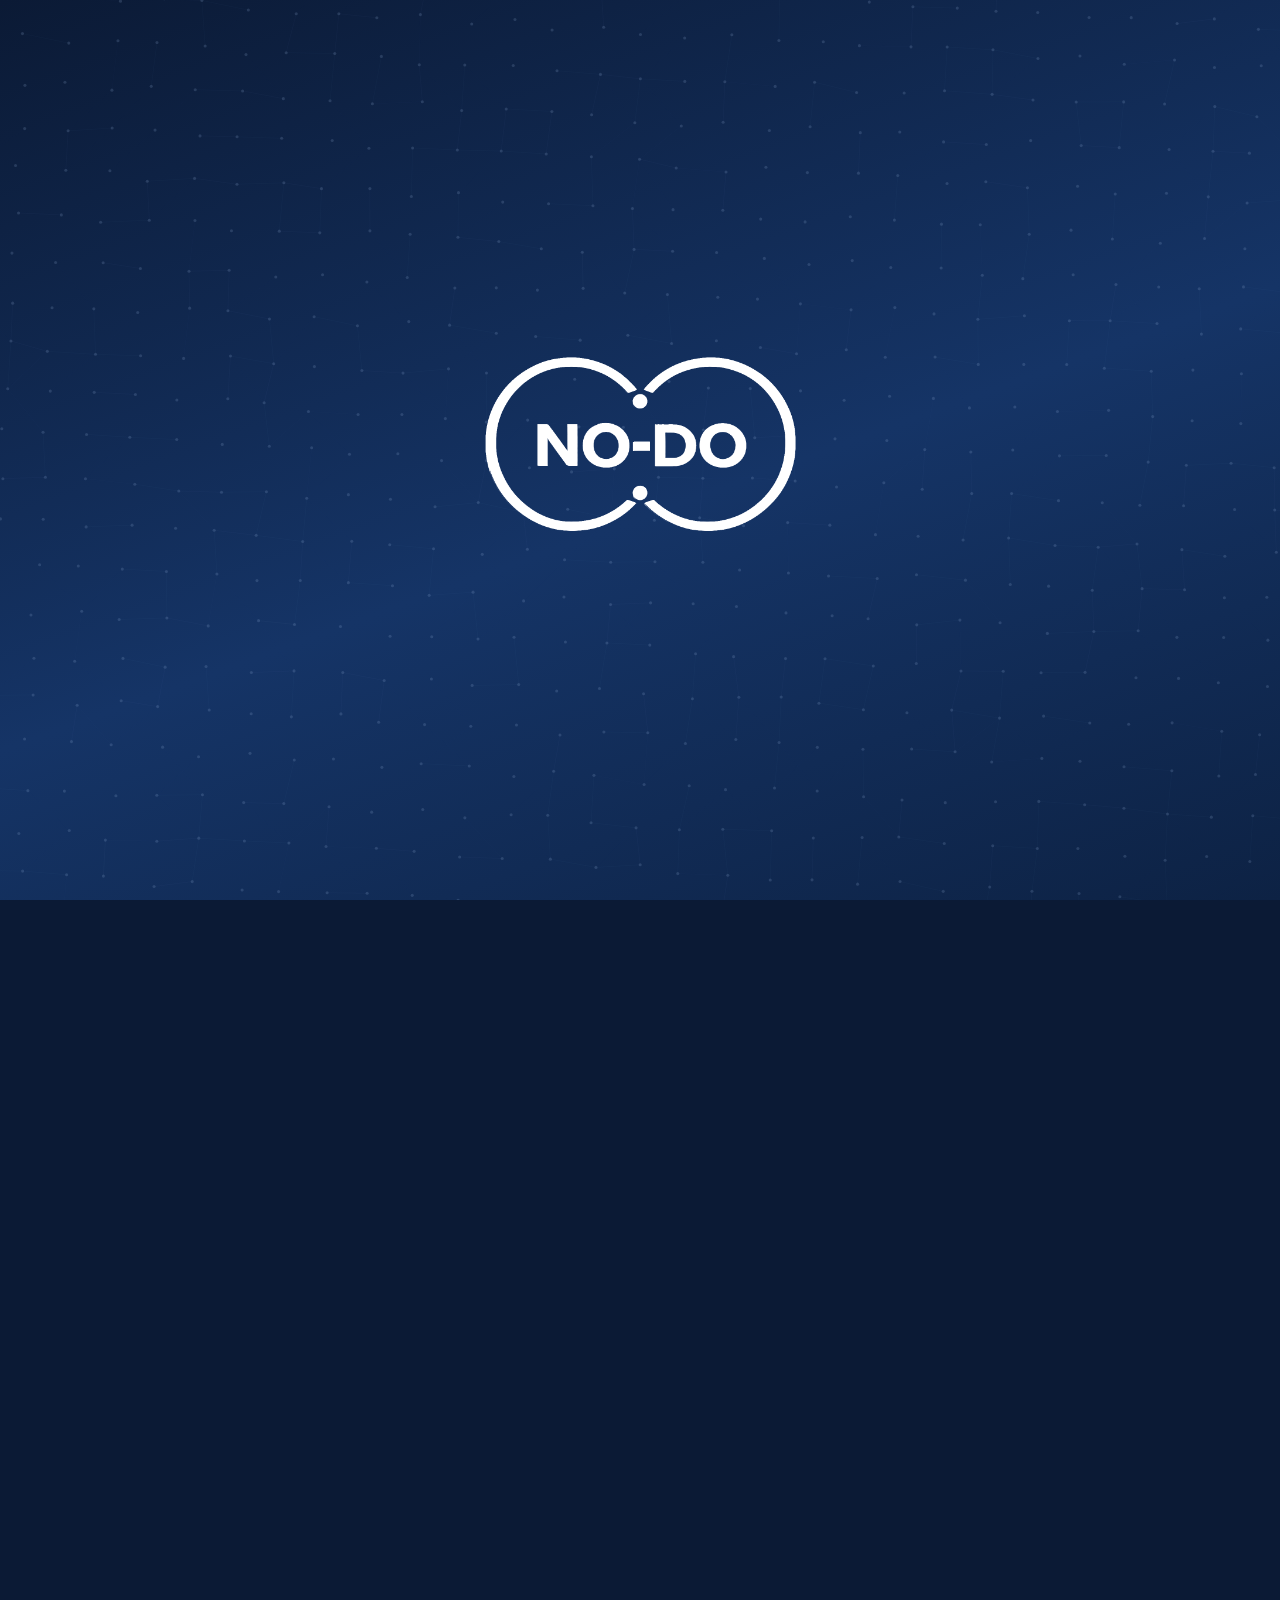
==== commit 435b8b40: "Add files via upload" ====
--- a/index.html
+++ b/index.html
@@ -15,9 +15,8 @@
 
     <meta charset="UTF-8">
     <meta name="viewport" content="width=device-width, initial-scale=1.0">
-    <meta name="description"
-        content="NO-DO — Donde otros dicen NO, nosotros creamos un NODO. Convertimos terrenos estancados en oportunidades de rentabilidad patrimonial.">
-    <title>NO-DO | Rentabilidad Patrimonial Inmobiliaria</title>
+    <meta name="description" content="NO-DO — Donde otros dicen NO, nosotros creamos un NODO.">
+    <title>NO-DO | Asesoría Patrimonial de Terrenos</title>
 
     <!-- CSS -->
     <link rel="stylesheet" href="index.css?v=4.0">
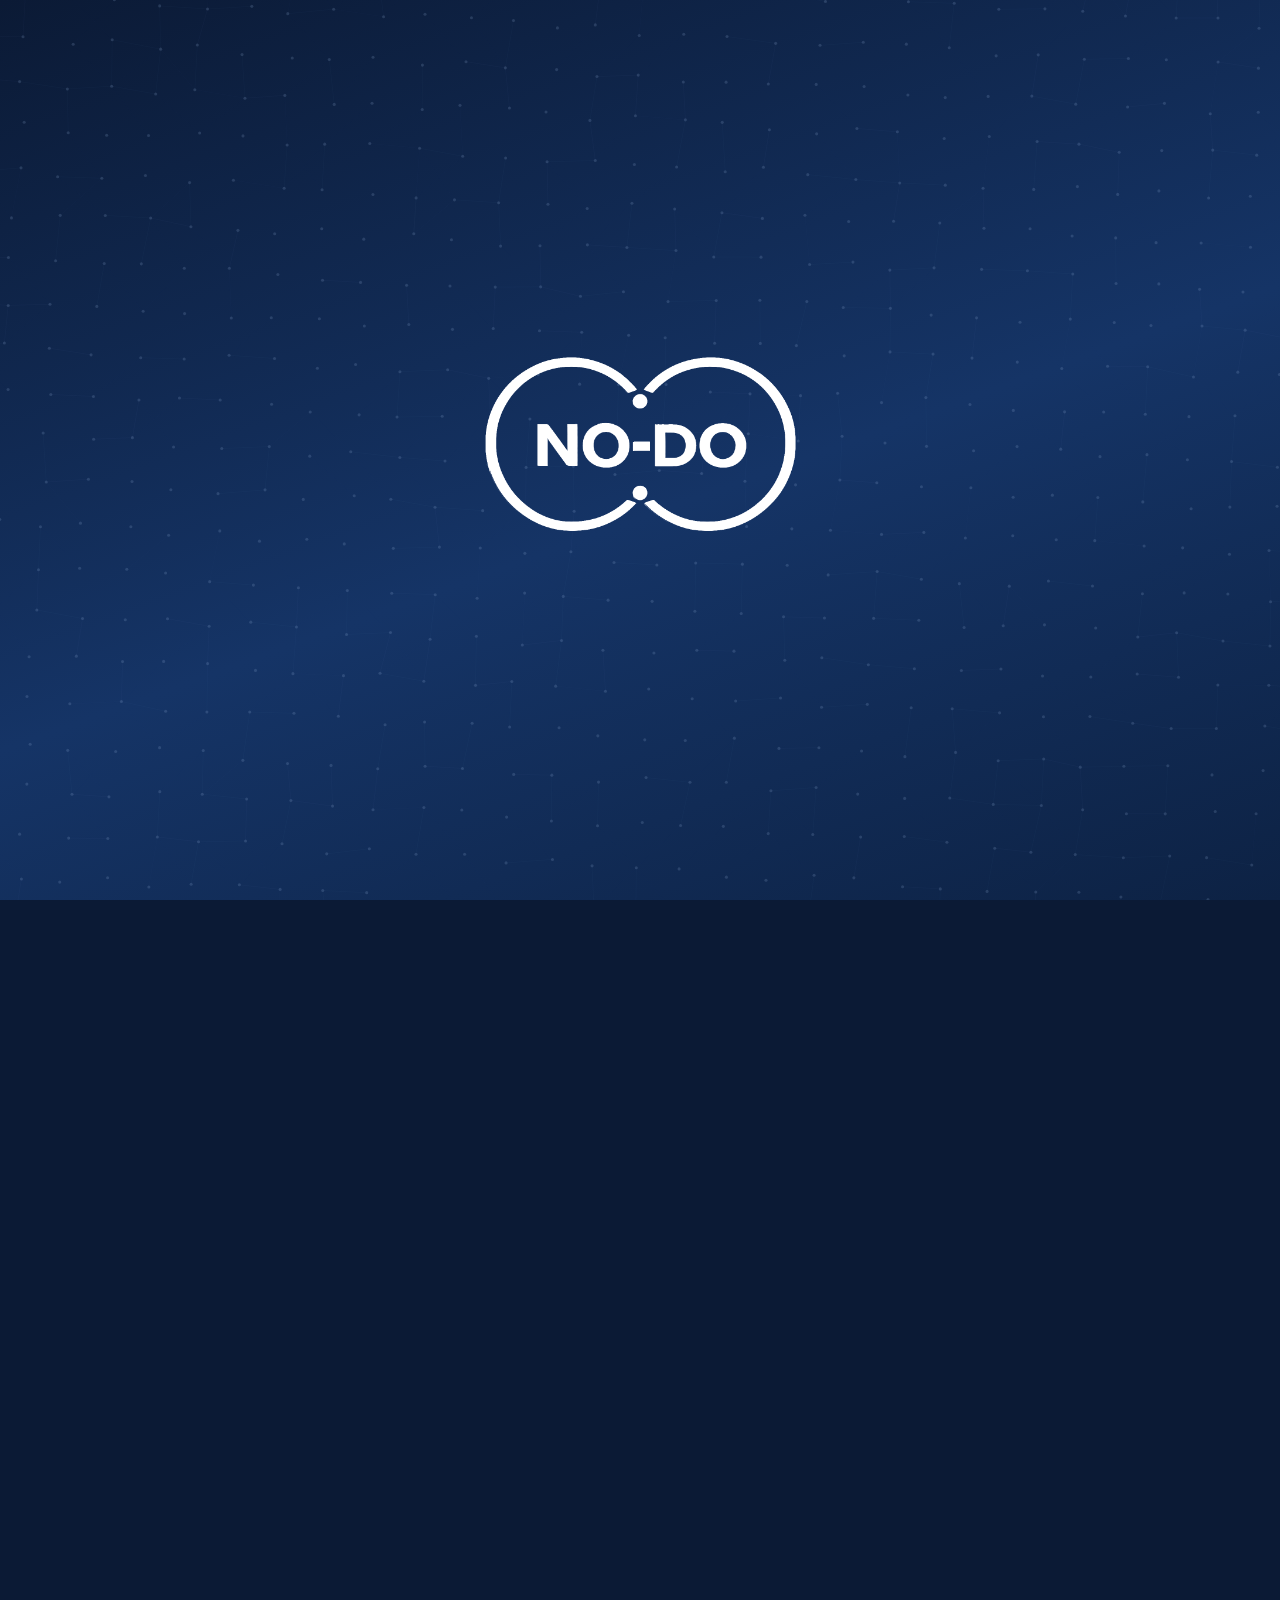
==== commit 2ebfb6c2: "Add files via upload" ====
--- a/index.html
+++ b/index.html
@@ -354,6 +354,11 @@
                 <div class="section-header">
                     <span class="section-tag">Preguntas Frecuentes</span>
                     <h2 class="section-title">Todo lo que necesitas saber</h2>
+                    <div class="rotate-hint">
+                        <span class="rotate-text">Ver en horizontal</span>
+                        <i class="fas fa-mobile-screen phone-icon"></i>
+                        <i class="fas fa-rotate-left arrow-icon"></i>
+                    </div>
                 </div>
 
                 <!-- Comparative Table -->
--- a/index.css
+++ b/index.css
@@ -748,6 +748,7 @@
     overflow: hidden;
     display: flex;
     flex-direction: column;
+    cursor: pointer;
 }
 
 /* Focused layout states */
@@ -1682,6 +1683,38 @@
     border: 1px solid var(--border-blue);
 }
 
+/* Rotate Phone Hint */
+.rotate-hint {
+    display: none;
+    color: var(--accent);
+    margin-top: 12px;
+    gap: 12px;
+    align-items: center;
+    justify-content: center;
+}
+
+.rotate-hint .rotate-text {
+    font-size: 0.9rem;
+    font-weight: 600;
+    text-transform: uppercase;
+    letter-spacing: 1px;
+}
+
+.rotate-hint .phone-icon {
+    font-size: 1.6rem;
+}
+
+.rotate-hint .arrow-icon {
+    font-size: 1.2rem;
+    color: var(--accent-light);
+}
+
+@keyframes rotatePhone {
+    0%, 10% { transform: rotate(0deg); }
+    40%, 60% { transform: rotate(-90deg); }
+    90%, 100% { transform: rotate(0deg); }
+}
+
 /* ==========================================================================
    RESPONSIVE
    ========================================================================== */
@@ -1732,6 +1765,15 @@
 }
 
 @media (max-width: 768px) {
+    .rotate-hint {
+        display: inline-flex;
+        align-items: center;
+    }
+
+    .rotate-hint .phone-icon {
+        animation: rotatePhone 2.5s infinite ease-in-out;
+    }
+
     .container {
         padding: 0 20px;
     }
@@ -1757,8 +1799,9 @@
     .servicio-card {
         padding: 12px 10px !important;
         flex-direction: row !important;
+        flex-wrap: wrap !important;
         align-items: center !important;
-        gap: 10px !important;
+        gap: 5px 10px !important;
         min-width: 0 !important;
         text-align: left !important;
     }
@@ -1775,6 +1818,8 @@
         font-size: 0.72rem !important;
         line-height: 1.2;
         margin-bottom: 0 !important;
+        flex: 1;
+        min-width: 120px;
     }
 
     .btn-ver-mas {
@@ -1783,6 +1828,7 @@
         font-size: 0.85rem !important;
         color: var(--accent);
         margin-left: auto;
+        white-space: nowrap;
     }
 
     .servicio-card.open {
